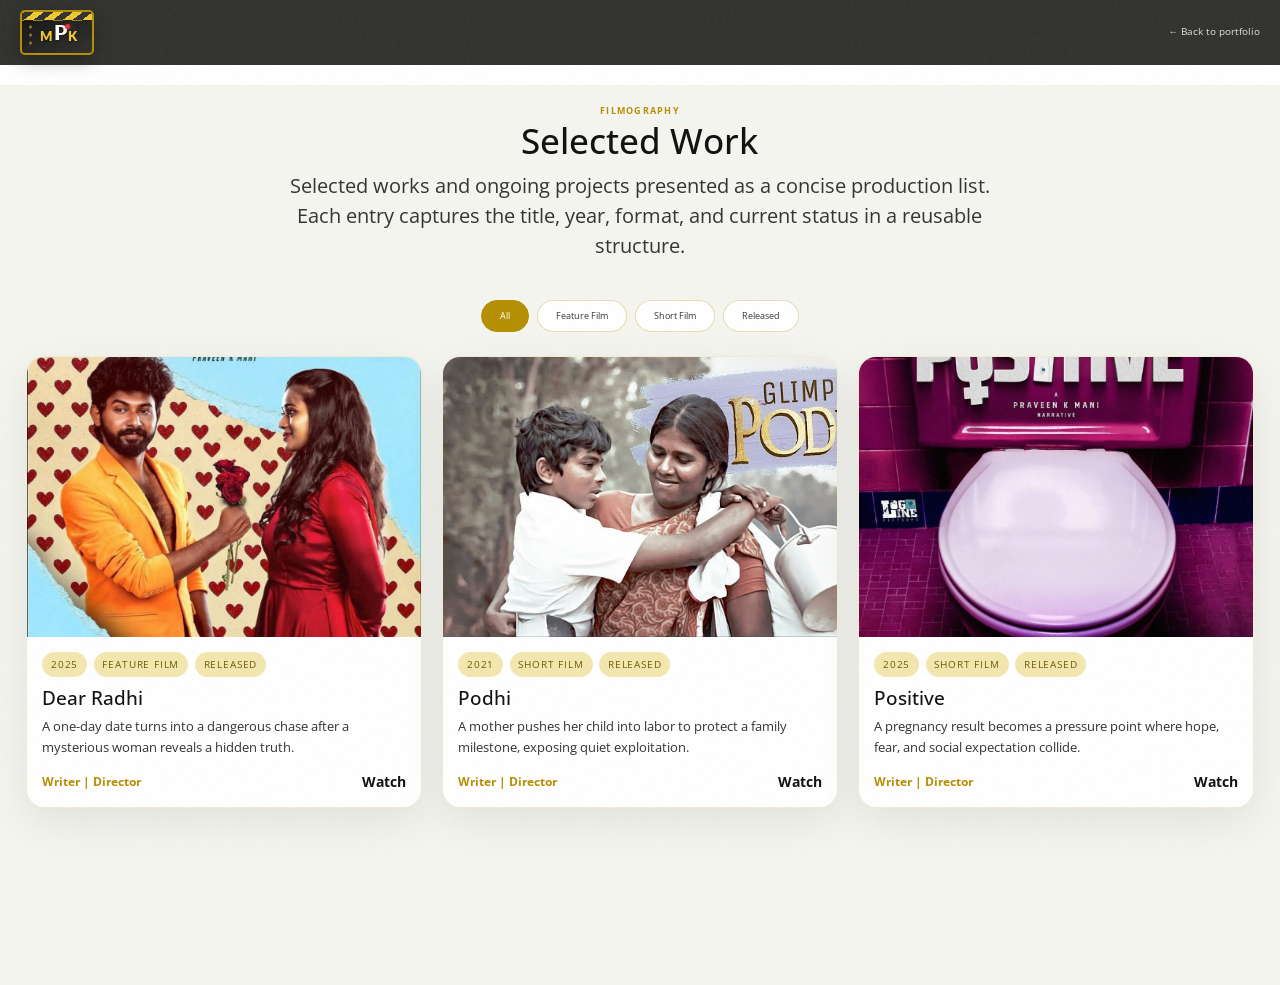
==== project.html @ 9cae8181 "Initial commit: MPK film director portfolio site. Static portfolio with gallery, production, contact" ====
<!DOCTYPE html>
<html lang="en">
<head>
	<meta charset="UTF-8">
	<meta name="viewport" content="width=device-width, initial-scale=1.0">
	<title>Selected Work | Praveen K Mani</title>
	<meta name="description" content="Selected film projects by director Praveen K Mani — feature films and short films in Tamil cinema.">
	<link rel="icon" type="image/png" sizes="32x32" href="assets/images/favicon/favicon.png">
	<link href='https://fonts.googleapis.com/css?family=Lato:400,700,300|Open+Sans:400,600,700,300' rel='stylesheet' type='text/css'>
	<link rel="stylesheet" type="text/css" href="css/bootstrap.min.css">
	<link rel="stylesheet" type="text/css" href="css/font-awesome.min.css">
	<link rel="stylesheet" type="text/css" href="css/style.css">
</head>
<body data-page="project">
	<header class="workPageHeader"></header>
	<main class="projectPage">
		<section id="project"></section>
	</main>

	<script src="js/jquery.min.js"></script>
	<script src="js/site-data.js"></script>
	<script src="js/custom.js"></script>
</body>
</html>
---- css/style.css ----
/*Common*/
body {line-height: 1.5;font-family:Open sans;overflow-x: hidden;}
ol, ul {list-style: none;letter-spacing:2px;font-family:OpenSans;text-decoration:none;}
blockquote, q {quotes: none;}
blockquote:before, blockquote:after,q:before, q:after {content: '';content: none;}
table {border-collapse: collapse;border-spacing: 0;}
.section-padding{padding: 60px 0px;}
h1, h2, h3, h4, h5, h6{font-family:OpenSans,}


/*******Preloader********/
#preloader {
            position: fixed;
            top: 0;
            left: 0;
            width: 100%;
            height: 100%;
            background: black;
            display: flex;
            justify-content: center;
            align-items: center;
            z-index: 9999;
            overflow: hidden;
            flex-direction: column;
        }

        #preloader .loader p {
            opacity: 0;
            color: white;
            font-size: 24px;
            letter-spacing: 2px;
            margin: 8px 0;
        }

        #preloader .loader .t1 {
            animation: textIn 1s forwards 0.5s;
        }

        #preloader .loader .t2 {
            animation: textIn 1s forwards 1.5s;
        }

        #preloader .loader .t3 {
            animation: textIn 1s forwards 2.5s;
        }

        @keyframes textIn {
            to {
                opacity: 1;
            }
        }

        /* Hide preloader when loaded */
        body.loaded #preloader {
            opacity: 0;
            visibility: hidden;
            transition: opacity 0.5s ease;
        }

        /* Subtle film grain via CSS noise pattern */
        body::after {
            content: "";
            position: fixed;
            inset: 0;
            opacity: 0.03;
            pointer-events: none;
            z-index: 9998;
            background-image: url("data:image/svg+xml,%3Csvg viewBox='0 0 256 256' xmlns='http://www.w3.org/2000/svg'%3E%3Cfilter id='n'%3E%3CfeTurbulence type='fractalNoise' baseFrequency='0.85' numOctaves='4' stitchTiles='stitch'/%3E%3C/filter%3E%3Crect width='100%25' height='100%25' filter='url(%23n)'/%3E%3C/svg%3E");
        }

/*Navigation with banner*/

/*Banner*/
.nav .container .col-md-12{padding-left:0px; padding-right:0px;}
.container{margin:0 auto; margin-right: 10vw;}
.navbar-default {background-color: transparent;}
.main-header{background: url(../assets/images/banner/bg2_4k.png) no-repeat;background-size: cover;min-height: 100vh;position:relative;}


.main-header .bannerInnerContent { 
	position: absolute;
	top: 14vw;
    right: 10.5vw;
}

.main-header .bannerInnerContent .profileText {
	position: absolute;
    right: 20vw;
    width: 25vw;
    top: 18vw;
    font-weight: bold;
    font-size: 2vw;
    color: #bd9b1c;
}


.main-header .bannerInnerContent .profileText .icon {
  color: #bd9b1c;
  cursor: pointer;
}

.main-header .bannerInnerContent .banner_innerImg {
  width: 25vw;
  height: 25vw;
  overflow: hidden;
  z-index: 1;
  border-radius: 5%;
  transition: transform 0.6s ease;
  will-change: transform;
      margin-right: -5vw;
}

.main-header .bannerInnerContent .banner_innerImg #portfolioImg {
  background: url(../assets/images/banner/mp3\ \(3\).jpg) no-repeat center center;
  background-size: cover;
  width: 100%;
  height: 100%;
  transition: transform 0.5s ease, border-radius 0.5s ease;
}

.main-header .bannerInnerContent .banner_innerImg:hover #portfolioImg {
  transform: scale(1.1);
  border-radius: 5%;
  cursor: pointer;
}

.main-header .bannerInnerContent .banner_innerText {
    opacity: 0;
    visibility: hidden;
    position: absolute;
    top: 5vw;
    margin-left: -28vw;
    transition: opacity 0.8s ease, transform 0.8s ease;
    transform: translateY(10px);
	margin-left: -32vw;
}

/* On hover */
.main-header .bannerInnerContent .banner_innerImg:hover + .banner_innerText {
    opacity: 1;
    visibility: visible;
    transform: translateY(0);
}

.main-header .bannerInnerContent .banner_innerText h4 {
    font-size: 4vw;
    font-weight: 600;
    color: #b58f02;
    line-height: 3vw;
    margin-bottom: 0;
}

.main-header .bannerInnerContent .banner_innerText p {
    font-size: 1.25vw;
    padding-left: 0.2vw;
    color: #a58304;
}

.main-header .bannerInnerContent .banner_innerText p.profileLine {
	font-size: clamp(14px, 1.1vw, 18px);
    font-style: italic;
    color: #323230;
    margin-top: 12px;
    max-width: 28vw;
    line-height: 1.6;
    position: relative;
}

/*Nav bar*/
.nav li a { padding: 0px;}
.navbar-header img{float:left;width:54px;padding-top: 20px;padding-right: 10px;}
.navbar-header {
	display: flex;
	align-items: center;
}
.mpkLogoSlot.navbar-brand {
	float: none;
	padding: 0;
	height: auto;
	margin-left: -18px;
}
.navbar-brand{padding: 0px;height: inherit;font-family: 'Lato', sans-serif;}
.navbar-default .navbar-brand {color: #29b6f6;font-size: 54.2px;font-weight: 100;font-family:Poor Richard;}
.navbar-default .navbar-nav .active a, .navbar-default .navbar-nav .active a:focus, .navbar-default .navbar-nav .active a:hover {color:#323230;background-color: transparent;}
.navbar-default .navbar-nav > .active > a,
.navbar-default .navbar-nav > .active > a:hover,
.navbar-default .navbar-nav > .active > a:focus {
    color: #323230 !important;
    background-color: transparent !important;
}

.navbar-default .navbar-nav li a {color: #b58f02; padding: 15px 15px;font-size: 20px;font-family:Open sans;letter-spacing: 0px;text-align:center;}
.navbar-default .navbar-nav li a:hover, .navbar-default .navbar-nav li a:focus{color: #323230;}
.navbar-fixed-top {padding:20px 0;transition: all 0.5s;top:0;z-index: 100;}
.top-nav-collapse {padding:0px;overflow: hidden;background: rgb(238 200 51);}

.top-nav-collapse.navbar-default .navbar-nav li a {transition: color 0.3s ease;color: #fff;}
.top-nav-collapse.navbar-default .navbar-nav li a:hover {transition: color 0.3s ease;color: #323230;}


.navbar-default .navbar-collapse{padding-top:2%;}
.container .wrapperLeft{position:absolute;top:45%; left:25%;}
.container .wrapperLeft .about h4 {color: white; font-family: Open sans;font-size: 30px;font-weight:bold;font-style:italic;margin: 10px 0 0 10px;white-space: nowrap;overflow: hidden;width: 475px;animation: type 2s steps(50, end); }
    @keyframes type{ from { width: 0; } } 
    @keyframes type2{0%{width: 0;}50%{width: 0;}100%{ width: 100; } } 
    @keyframes blink{to{opacity: .0;}}
.container .wrapperRight {position:absolute;top:35%; right:12%;}
.myPhoto {position: relative;width: 100%;}
.image {display: block;width: 100%;height: auto;border:0px;border-radius: 50%;cursor: pointer;}
.wrapperRight .myPhoto .overlay {position: absolute;bottom: 100%;left: 0;right: 0;background-color: #008CBA;background-color:rgba(0,0,0,0.8);overflow: hidden;width: 100%;height:0;transition: .5s ease;border:0px;border-radius: 50%;}
.myPhoto:hover .overlay {bottom: 0;height: 100%;cursor: pointer;} 
.text {color: white;font-size: 20px;position: absolute;width: 100%;top: 35%;left:0%;transform: translate(-50%, -50%);-ms-transform: translate(-50%, -50%);text-align: center;}
.text h4, h5{font-family:Open sans;font-weight: 600;}
.navbar-right{padding-top:1.5%;}

/*Section - About*/
#about {width: 96vw; margin: 0 auto; margin-top: 3vw; margin-bottom: 4vw;}
#about .aboutContent .aboutWrapper h2 {font-size: 50px;font-family: Open sans;font-weight: bold;color: #b58f02;margin: 0;padding: 0;text-align: center;}

#about .aboutContent .aboutWrapper p {
	width: 55vw;
    margin: 1vw auto;
    font-size: 20px;
    text-align: center;
}

#about .aboutContent .aboutBulletContainer {
    display: flex;
}

#about .aboutContent .aboutBulletContainer::after {
    content: "";
    display: block;
    clear: both;
}

#about .aboutContent .aboutBulletContainer .bulletLeftImg,
#about .aboutContent .aboutBulletContainer .bulletRightList {
    width: 50%;
}


#about .aboutContent .aboutBulletContainer .bulletLeftImg {
	position: relative;
    max-width: 40vw;
    margin: 0 auto;
    width: 30vw;
    top: 1.25vw;
    left: 4vw;
}


#about .aboutContent .aboutBulletContainer .bulletLeftImg .bulletLeftImgData {
	background: url(../assets/images/banner/mp3\ \(2\).jpg) no-repeat center center;
	background-size: cover;
	width: 100%;
	height: 100%;
	border: 0.4vw solid #b58f02;
    border-radius: 1vw;
	border: 0.2vw solid #eec833;
}

#about .aboutContent .aboutBulletContainer .bulletRightList {
    max-width: 40vw;
    margin: 0 auto;
    position: relative;
    top: 1.8vw;
}

#about .aboutContent .aboutBulletContainer .bulletRightList .bulletRightListData h3 {
	color: #9d7c03;
    font-weight: 600;
	margin-top: 0vw;
}

#about .aboutContent .aboutBulletContainer .bulletRightList .bulletRightListData h3 .underline {
    display: inline-block;
    border-bottom: 2px solid #9d7c03;
    padding-bottom: 4px;
}

#about .aboutContent .aboutBulletContainer .bulletRightList .bulletRightListData p{
	font-size: 16px;
    font-style: italic;
}

#about .aboutContent .aboutBulletContainer .bulletRightList .bulletRightListData ul {
	letter-spacing: normal;
}

#about .aboutContent .aboutBulletContainer .bulletRightList .bulletRightListData ul li {
	list-style: circle;
    line-height: 1.5vw;
    font-size: 16px;
    font-family: Open sans;
    font-style: italic;
	color: #9d7c03;
	font-weight: 600;
}

/*******Section Career*********/
#career {
    width: 96vw;
    margin: 0 auto;
    margin-top: 3vw;
    margin-bottom: 4vw;
}

.careerSection {
    margin: 0 auto;
    margin-bottom: 5vw;
    padding: 0vw;
}

.careerSection h2 {
    font-size: 50px;
    font-family: Open Sans;
    font-weight: bold;
    color: #b58f02;
    padding: 0;
    text-align: center;
    margin-bottom: 1vw;
}

.careerSection .careerIntro {
	width: 55vw;
    margin: 0vw auto;
    font-size: 20px;
    text-align: center;
}

/* ===== Wrapper ===== */
.careerSection .careerDataWrapper {
    height: 60vh;
    display: flex;
    justify-content: center;
    align-items: center;
}

.careerSection .careerDataWrapper .careerDataInnerWrapper {
    display: flex;
    justify-content: center;
    align-items: center;
    gap: 5vw;
}

/* ===== Flip Card ===== */
.careerSection .careerDataWrapper .careerDataInnerWrapper .flip-card {
    background-color: transparent;
    width: 25vw;
    height: 25vw;
    perspective: 1000px;
}

/* ===== Flip Inner ===== */
.careerSection .careerDataWrapper .careerDataInnerWrapper .flip-card .flip-card-inner {
    position: relative;
    width: 100%;
    height: 100%;
    transition: transform 0.6s ease;
    transform-style: preserve-3d;
}

/* ===== Hover ===== */
.careerSection .careerDataWrapper .careerDataInnerWrapper .flip-card:hover .flip-card-inner,
.careerSection .careerDataWrapper .careerDataInnerWrapper .flip-card.is-flipped .flip-card-inner {
    transform: rotateY(180deg);
}

/* ===== Front & Back ===== */
.careerSection .careerDataWrapper .careerDataInnerWrapper .flip-card .flip-card-inner .flip-card-front,
.careerSection .careerDataWrapper .careerDataInnerWrapper .flip-card .flip-card-inner .flip-card-back {
    position: absolute;
    width: 100%;
    height: 100%;
    backface-visibility: hidden;
    -webkit-backface-visibility: hidden;
    overflow: hidden;
}

/* ===== Front ===== */
.careerSection .careerDataWrapper .careerDataInnerWrapper .flip-card .flip-card-inner .flip-card-front {
    background-color: #fefef1;
    border: 0.1vw solid #eec833;
    border-radius: 0.5vw;
    color: #000;
    box-shadow: 8px 8px #eec833c4;
	padding: 3vw;
}

/* ===== Back ===== */
.careerSection .careerDataWrapper .careerDataInnerWrapper .flip-card .flip-card-inner .flip-card-back {
    background-color: #2980b9;
    color: #fff;
    transform: rotateY(180deg);
}

/* ===== IMAGE FIX (NO STRETCH) ===== */
.careerSection .careerDataWrapper .careerDataInnerWrapper .flip-card .flip-card-inner .flip-card-back img {
    width: 100%;
    height: 100%;
    object-fit: cover;       /* keeps ratio */
    object-position: center;
    display: block;
}

.careerSection .careerDataWrapper .careerDataInnerWrapper .flip-card .flip-card-inner .flip-card-front h1 {
	color: #b58f02;
}

.careerSection .careerDataWrapper .careerDataInnerWrapper .flip-card .flip-card-inner .flip-card-front p {
	font-style: italic;
}


.careerSection .careerDataWrapper .careerDataInnerWrapper .flip-card a.careerBtn {
    display: block;
    margin-top: 1vw;
    padding: 0.5rem 0.75rem;
    font-size: clamp(12px, 0.9vw, 16px);
    text-decoration: none;
    color: #000;
    background-color: #eec833;
    border-radius: 0.3vw;
    font-weight: 600;
    text-align: center;
    margin-left: 0.5vw;
}

.careerSection .careerDataWrapper .careerDataInnerWrapper .flip-card .careerBtn:hover {
    background-color: #b58f02;
    color: #fff;
}


/*********************************************Gallery*********************************************************/
#gallery {
    width: 100%;
    margin-bottom: 3vw;
    padding-top: 0.5rem;
}

.galleryShell {
    width: min(1600px, 96vw);
    margin: 0 auto;
    background: linear-gradient(180deg, #f7f2dd 0%, #ededed 100%);
    position: relative;
    border-radius: 12px;
    overflow: hidden;
    border-top: 1px solid rgba(181, 143, 2, 0.12);
    box-shadow:
        0 -6px 20px rgba(0, 0, 0, 0.035),
        0 10px 32px rgba(0, 0, 0, 0.05);
    display: flex;
    flex-direction: column;
    max-height: calc(100vh - 90px);
}

.galleryHeader {
    position: relative;
    top: auto;
    flex: 0 0 auto;
    z-index: 10;
    background: #fff;
    padding: 1rem 2vw 0.85rem;
    border-bottom: 1px solid rgba(181, 143, 2, 0.15);
    box-shadow: 0 4px 16px rgba(0, 0, 0, 0.06);
}

.galleryTitle h1 {
    font-size: 50px;
    font-family: Open Sans;
    font-weight: bold;
    color: #b58f02;
    padding: 0;
    text-align: center;
    margin: 0 0 0.5rem;
}

.galleryTitle {
    position: static;
    background: transparent;
    padding: 0;
}

.galleryWrapper {
	width: 100%;
    margin: 0 auto;
    background: #ededed;
	padding: 1.25rem 2vw 2vw;
	flex: 1 1 auto;
	min-height: 0;
	overflow-x: hidden;
	overflow-y: auto;
	scroll-behavior: smooth;
	position: relative;
	z-index: 1;
	-webkit-overflow-scrolling: touch;
}

#portfolio.masonry-grid {
  position: relative;
  width: 100%;
  min-height: 120px;
  z-index: 1;
  padding-top: 0;
  margin-top: 0;
}

#filters {
  text-align: center;
	margin-bottom: 0;
	position: static;
	top: auto;
	z-index: auto;
	background: transparent;
	padding: 0.25rem 0 0;
}

#filters button {
  padding: 12px 24px;
  margin: 6px;
  border: 1px solid rgba(181, 143, 2, 0.25);
  cursor: pointer;
  background: #fff;
  border-radius: 999px;
  font-size: 1.125rem;
  font-weight: 600;
  line-height: 1.3;
  transition: all 0.3s ease;
}

#filters button.active {
  background: #b58f02;
  color: #fff;
  border-color: #b58f02;
}

#filters button:hover {
  background: #323230;
  color: #fff;
  border-color: #323230;
}

#portfolio .mix {
  position: absolute;
  top: 0;
  left: 0;
  overflow: hidden;
  border-radius: 12px;
  border: none;
  padding: 0;
  background: transparent;
  cursor: pointer;
  display: none;
  z-index: 0;
  will-change: transform, opacity;
  box-shadow: 0 10px 28px rgba(0, 0, 0, 0.12);
}

#portfolio .mix .mixMedia {
  display: block;
  position: relative;
  width: 100%;
  overflow: hidden;
  border-radius: 10px;
  background: #111;
  height: 130px;
}

#portfolio .mix.size-sm .mixMedia { height: 120px; }
#portfolio .mix.size-md .mixMedia { height: 145px; }

#portfolio .mix img {
  width: 100%;
  height: 100%;
  object-fit: cover;
  display: block;
  transition: transform 0.45s cubic-bezier(0.4, 0, 0.2, 1);
}

#portfolio .mixOverlay {
  position: absolute;
  inset: 0;
  background: rgba(0, 0, 0, 0.45);
  opacity: 0;
  transition: opacity 0.3s ease;
  display: flex;
  align-items: center;
  justify-content: center;
}

#portfolio .mixOverlay .fa {
  color: #fff;
  font-size: 1.75rem;
  background: rgba(181, 143, 2, 0.9);
  width: 44px;
  height: 44px;
  line-height: 44px;
  text-align: center;
  border-radius: 50%;
  transform: scale(0.85);
  transition: transform 0.3s ease;
}

#portfolio .mix:hover img,
#portfolio .mix:focus-visible img {
  transform: scale(1.06);
}

#portfolio .mix:hover .mixOverlay,
#portfolio .mix:focus-visible .mixOverlay {
  opacity: 1;
}

#portfolio .mix:hover .mixOverlay .fa,
#portfolio .mix:focus-visible .mixOverlay .fa {
  transform: scale(1);
}

#portfolio .mix.is-filtered-out {
  pointer-events: none;
}

/*********************************************Projects*********************************************************/
#project {
	width: 100%;
	margin: 0 auto 3vw;
}

.projectSection {
	width: 1600px;
	margin: auto;
	padding: 2vw;
	background: linear-gradient(180deg, #f7f2dd 0%, #ededed 100%);
}

.projectSection h2 {
	font-size: 50px;
	font-family: Open Sans;
	font-weight: bold;
	color: #b58f02;
	padding: 0;
	text-align: center;
	margin-bottom: 1vw;
}

.projectSection .projectIntro {
	width: 55vw;
	margin: 0 auto 2vw;
	font-size: 20px;
	text-align: center;
}

.projectGrid {
	display: grid;
	grid-template-columns: repeat(3, minmax(0, 1fr));
	gap: 1.5vw;
}

.projectCard {
	background: #fff;
	border: 1px solid rgba(185, 155, 28, 0.2);
	border-radius: 18px;
	overflow: hidden;
	box-shadow: 0 14px 40px rgba(0, 0, 0, 0.08);
}

.projectCardMedia {
	height: 280px;
	overflow: hidden;
}

.projectCardMedia img {
	width: 100%;
	height: 100%;
	object-fit: cover;
	display: block;
	transition: transform 0.4s ease;
}

.projectCard:hover .projectCardMedia img {
	transform: scale(1.06);
}

.projectCardBody {
	padding: 1.2vw;
}

.projectCardMeta {
	display: flex;
	gap: 0.5vw;
	flex-wrap: wrap;
	margin-bottom: 0.8vw;
}

.projectCardMeta span {
	font-size: 0.8vw;
	letter-spacing: 0.08em;
	text-transform: uppercase;
	color: #6e5a08;
	background: #f3e7af;
	padding: 0.35vw 0.7vw;
	border-radius: 999px;
}

.projectCardBody h3 {
	margin: 0 0 0.6vw;
	color: #111;
	font-size: 1.5vw;
}

.projectCardBody p {
	margin: 0 0 1vw;
	color: #333;
	font-size: 0.98vw;
	line-height: 1.7;
}

.projectCardFooter {
	display: flex;
	justify-content: space-between;
	align-items: center;
	gap: 1vw;
}

.projectCardFooter strong {
	color: #b58f02;
	font-size: 0.9vw;
}

.projectCardFooter a {
	color: #111;
	text-decoration: none;
	font-weight: 700;
}

.projectCardFooter a:hover {
	color: #b58f02;
}

@media (max-width: 1200px) {
	.projectSection {
		width: 96vw;
	}

	.galleryShell {
		width: 96vw;
	}

	.galleryWrapper {
		width: 100%;
		max-height: none;
	}

	.projectGrid {
		grid-template-columns: repeat(2, minmax(0, 1fr));
	}

	.projectCardBody h3 {
		font-size: 2vw;
	}

	.projectCardBody p,
	.projectCardMeta span,
	.projectCardFooter strong {
		font-size: 1.4vw;
	}
}

@media (max-width: 768px) {
	.galleryShell {
		width: 96vw;
	}

	.galleryHeader {
		padding: 0.75rem 1rem 0.6rem;
	}

	.galleryShell {
		max-height: calc(100vh - 72px);
	}

	.galleryWrapper {
		width: 100%;
		overflow-y: auto;
		overflow-x: hidden;
		padding: 0.9rem 1rem 1rem;
	}

	.galleryTitle h1 {
		font-size: clamp(1.75rem, 6vw, 2.5rem);
	}

	.projectSection .projectIntro {
		width: 100%;
	}

	.projectGrid {
		grid-template-columns: 1fr;
	}

	.projectCardMedia {
		height: 220px;
	}

	.projectCardBody h3 {
		font-size: 6vw;
	}

	.projectCardBody p,
	.projectCardMeta span,
	.projectCardFooter strong {
		font-size: 4vw;
	}
}



/***************************************************Gallery - Parallax**********************************************************/
/* 
.galleryWrapper {
  position: relative;
  background-image: url("../assets/images/banner/bgFilm.avif");
  background-size: cover;
  background-position: center;
  background-repeat: no-repeat;
  background-attachment: fixed; 
  min-height: 60vh;
  padding: 60px 30px;

    height: 550px;
  padding: 40px 30px;
}

.galleryWrapper::before {
  content: "";
  position: absolute;
  inset: 0;
  background: rgba(0, 0, 0, 0.55);
  z-index: 0;
}

#filters,
#portfolio {
  position: relative;
  z-index: 1;
}

#filters {
  text-align: center;
  margin-bottom: 40px;
}

#filters button {
  padding: 10px 20px;
  margin: 5px;
  border: none;
  background: transparent;
  color: #fff;
  border: 1px solid #bd9b1c;
  cursor: pointer;
  transition: 0.3s;
}

#filters button.active,
#filters button:hover {
  background: #bd9b1c;
  color: #000;
}

#portfolio {
  display: flex;
  flex-wrap: wrap;
  gap: 20px;
  justify-content: center;
}

.mix {
  width: 300px;
  overflow: hidden;
}

.mix img {
  width: 100%;
  display: block;
  border-radius: 8px;
} */

























/*overlay Fullscreen===========================================================================================*/
.full-screen {display:none;}
.full-screen .button_container {position: fixed; top:10%; right: 0%; height: 27px; width: 35px; cursor: pointer; z-index: 100;-webkit-transition: opacity .25s ease; transition: opacity .25s ease;}
.full-screen .button_container:hover { opacity: .7;}
.full-screen .button_container.active .top { -webkit-transform: translateY(11px) translateX(0) rotate(45deg); transform: translateY(11px) translateX(0) rotate(45deg); background: #FFF;}
.full-screen .button_container.active .middle { opacity: 0; background: #FFF;}
.full-screen .button_container.active .bottom { -webkit-transform: translateY(-11px) translateX(0) rotate(-45deg);  transform: translateY(-11px) translateX(0) rotate(-45deg);background: #FFF;}
.full-screen .button_container span { background:white; border: none;height: 5px;width: 100%;position: absolute;top: 0;left: 0;-webkit-transition: all .35s ease;transition: all .35s ease; cursor: pointer;} 
.full-screen .button_container span:nth-of-type(2) {top: 11px;}
.full-screen .button_container span:nth-of-type(3) {top: 22px;}
.full-screen .overlay {position: fixed;background:rgba(0,0,0,0.8);top: 0;left: 0;width: 100%;height: 0%;opacity: 0;visibility: hidden;-webkit-transition: opacity .35s, visibility .35s, height .35s; transition: opacity .35s, visibility .35s, height .35s;overflow: hidden;}
.full-screen .overlay.open {opacity: .9;visibility: visible;height: 100%;}
.full-screen .overlay.open li {-webkit-animation: fadeInRight .5s ease forwards; animation: fadeInRight .5s ease forwards;-webkit-animation-delay: .35s; animation-delay: .35s;}
.full-screen .overlay.open li:nth-of-type(2) {-webkit-animation-delay: .4s;animation-delay: .4s;}
.full-screen .overlay.open li:nth-of-type(3) { -webkit-animation-delay: .45s; animation-delay: .45s;}
.full-screen .overlay.open li:nth-of-type(4) {-webkit-animation-delay: .50s; animation-delay: .50s;}
.full-screen .overlay.open li:nth-of-type(5) {-webkit-animation-delay: .55s; animation-delay: .55s;}
.full-screen .overlay.open li:nth-of-type(6) {-webkit-animation-delay: .60s; animation-delay: .60s;}
.full-screen .overlay.open li:nth-of-type(7) {-webkit-animation-delay: .65s; animation-delay: .65s;}
.full-screen .overlay nav { position: relative; height: 70%;top: 50%;-webkit-transform: translateY(-50%);transform: translateY(-50%);font-size: 50px;font-family: 'Vollkorn', serif;font-weight: 400;text-align: center;}
.full-screen .overlay ul {list-style: none; padding: 0; margin: 0 auto; display: inline-block; position: relative; height: 100%;}
.full-screen .overlay ul li {display: block;height: calc(100% / 7);min-height: 44px; position: relative; opacity: 0;}
.full-screen .overlay ul li a {display: block;position: relative;color: #FFF; text-decoration: none;overflow: hidden;}
.full-screen .overlay ul li a:hover:after, .overlay ul li a:focus:after, .overlay ul li a:active:after {width: 100%;}
.full-screen .overlay ul li a:after {content: '';position: absolute;bottom: 0;left: 50%;width: 0%;-webkit-transform: translateX(-50%);transform: translateX(-50%); height: 3px;background: #FFF; -webkit-transition: .35s;transition: .35s;}

/**************Section Start here***************/
.section-padding1 .container-fluid {padding: 0px;}
.section-padding1 .container-fluid .abtContent {padding: 0px;}
.section-padding1 .container-fluid .abtContent h3{z-index:3;position: relative;font-size: 40px;font-family:Open sans;font-weight: bold;margin: 0;padding: 50px 0 0 0; text-align: center; color:#56c5f8;}
.section-padding1 .container-fluid .row {background-color: #56c5f8;}
.section-padding1 .container-fluid .row .sidepic {padding: 0px;}
.section-padding1 .container-fluid .row .sidepic img{width: 100%;}
.section-padding1 .container-fluid .row .sidepic .tabletBlack {position:relative;width: 100%; max-height: 220px;padding: 0px;}
.section-padding1 .container-fluid .row .sidepic .tabletWhite {position:absolute; top: 100%;padding: 0px;z-index: 1;}
.section-padding1 .container-fluid .row .sideText {padding: 8% 10%;}
.section-padding1 .container-fluid .row .sideText h2{color: white; font-size: 50px; font-weight: bold; font-family: Open sans;}
.section-padding1 .container-fluid .row .sideText h5{color:  #5f5f61;color:#fff; font-family: Open sans;font-weight: 600;line-height: 35px;width: 90%;font-size: 20px;}

/* Angled Section - Start */
.angled_up_inside white {z-index: 2;display: block;}
.angled_up_inside.white, .angled_up_inside.white .slope.upright, .angled_up_inside.white .slope.upleft {background-color: #ffffff;}
.angled_up_inside {height: 15px;margin-top: 90px;position: relative;margin-bottom: 0px;margin: 0px;}
.angled_up_inside.white, .angled_up_inside.white .slope.upright, .angled_up_inside.white .slope.upleft{background-color: #ffffff;}
.angled_up_inside .slope.upleft{-webkit-transform: rotate(-8deg);-ms-transform: rotate(-5deg);transform: rotate(4deg);min-height: 100px;position: absolute;top: -53px;left: 0px;width: 155%;margin-left: -50%;}
.angled_up_inside.white, .angled_up_inside.white .slope.upright, .angled_up_inside.white .slope.upleft{background-color: #ffffff;}
.angled_up_inside .slope.upright {-webkit-transform: rotate(5deg);-ms-transform: rotate(5deg);transform: rotate(-3deg);min-height: 100px;position: absolute;top: -75px;right: 0px;width: 155%;margin-right: -50%;}

.angled_down_outside.primary, .angled_down_outside.primary.lightgray {background-color: #56c5f8;z-index: 2;}
section.services .angled_down_outside {position: absolute;bottom: 0px;position: absolute;width: 100%;position: none;}
.angled_down_outside .slope.downleft {-webkit-transform: rotate(5deg);-ms-transform: rotate(5deg);transform: rotate(3deg);min-height: 100px;position: absolute;bottom: -86%;bottom: -90%;left: 0px;width: 150%;margin-left: -50%;}
.angled_down_outside.lightgray .slope.downright, .angled_down_outside.lightgray .slope.downleft{background-color: #fff;}
.angled_down_outside .slope.downright {-webkit-transform: rotate(-5deg);-ms-transform: rotate(-5deg);transform: rotate(-5deg);min-height: 100px;bottom: -88%;position: absolute;right: 0px;width: 150%;margin-right: -50%;}
.angled_down_outside.lightgray .slope.downright, .angled_down_outside.lightgray .slope.downleft{background-color: #fff;}
/* Angled Section - End */

/*******Section-padding2*******/
.section-padding2 {z-index: 3;position: relative;}
.section-padding2 .container-fluid {padding-bottom: 6%;}
.section-padding2 .container-fluid .skillSecOne h3{text-align: center;color: #56c5f8; font-family: Open sans; font-weight: bold; font-size: 36px;margin: 0; padding: 40px 0 0 0;}
.section-padding2 .container-fluid .skillSecOne .skillSecContent .timelineText {float: left;padding-left: 10%;}
.section-padding2 .container-fluid .skillSecOne .skillSecContent .timelineText p{color:#757d82;font-family:Open sans; font-size:22px;width: 70%;padding-top: 5%;}
.section-padding2 .container-fluid .skillSecOne .skillSecContent .timelineText .list h4 {font-family:Open sans; font-size:22px;padding-top: 2%;color: #56c5f8;padding-left: 35px;color: #56c5f8;}
.section-padding2 .container-fluid .skillSecOne .skillSecContent .timelineText .list ul li{font-size: 18px;}
.section-padding2 .container-fluid .skillSecOne .skillSecContent .timeline img{width: 50%;position: absolute; right: -70px; top: -80px;}
		/**Technical**/
.section-padding2 .technical{padding: 5% 0% 3% 0%;}
.section-padding2 .technical .container h4{text-align: center;color: #999b9c; font-family: Open sans; font-weight: bold; font-size: 26px;margin: 0; padding: 0;}
.section-padding2 .technical .container .row {padding:5% 0%;}
.progress-bar1 {position: relative;height: 100px;width: 100px;margin:0 auto;float: left;}
.progress-bar1>h5 {text-align: center; padding-bottom: 3%;}
.progress-bar1 div {position: absolute;height: 100px;width: 100px;border-radius: 50%;}
.progress-bar1 div span {position: absolute;font-family: Open sans;font-size: 20px;line-height: 75px;height: 75px;width: 75px;left: 12.5px;top: 12.5px;text-align: center;border-radius: 50%;background-color: white;}
.progress-bar1 .background { background-color: #b3cef6; }
.progress-bar1 .rotate {clip: rect(0 50px 100px 0);background-color: #4b86db;}
.progress-bar1 .left {clip: rect(0 50px 100px 0);opacity: 1;background-color: #b3cef6;}
.progress-bar1 .right {clip: rect(0 50px 100px 0);transform: rotate(180deg);opacity: 0;background-color: #4b86db;}
    @keyframes
    toggle {  0% 
        {opacity: 0;}
        100% 
        {opacity: 1;}
    } 
.section-padding2 .technical .container p {text-align: center; font-family: Open sans; font-size: 18px;margin: 0;padding: 2% 20%;line-height: 30px;}
		/**Design**/
.section-padding2 .designSkill h4 {text-align: center;color: #7d7d7d; font-family: Open sans; font-weight: bold; font-size: 26px;margin: 0; padding-bottom:3%;}
.section-padding2 .designSkill {padding: 2% 0 5% 0;}
.section-padding2 .designSkill .container p{color:#525252;font-size:12px;}
.section-padding2 .designSkill .container .skillbar {position:relative;display:block;margin-bottom:30px;width:100%;background:#eee;height:25px;border-radius:3px;-moz-border-radius:3px;-webkit-border-radius:3px;-webkit-transition:0.4s linear;-moz-transition:0.4s linear;-ms-transition:0.4s linear;-o-transition:0.4s linear;transition:0.4s linear;-webkit-transition-property:width, background-color;-moz-transition-property:width, background-color;-ms-transition-property:width, background-color;-o-transition-property:width, background-color;transition-property:width, background-color;}
.section-padding2 .designSkill .container .skillbar-title {position:absolute;top:0;left:0;width:110px;font-weight:bold;font-size:13px;color:#ffffff;background:#6adcfa;-webkit-border-top-left-radius:3px;-webkit-border-bottom-left-radius:4px;-moz-border-radius-topleft:3px;-moz-border-radius-bottomleft:3px;border-top-left-radius:3px;border-bottom-left-radius:3px;}
.section-padding2 .designSkill .container .skillbar-title span {display:block;background:rgba(0, 0, 0, 0.1);padding:0 20px;height:25px;line-height:25px;-webkit-border-top-left-radius:3px;-webkit-border-bottom-left-radius:3px;-moz-border-radius-topleft:3px;-moz-border-radius-bottomleft:3px;border-top-left-radius:3px;border-bottom-left-radius:3px;}
.section-padding2 .designSkill .container .skillbar-bar {height:25px;width:0px;background:#6adcfa;border-radius:3px;-moz-border-radius:3px;-webkit-border-radius:3px;}
.section-padding2 .designSkill .container .skill-bar-percent {position:absolute;right:10px;top:0;font-size:11px;height:25px;line-height:25px;color:#ffffff;color:rgba(0, 0, 0, 0.4);}
		/**Potency**/
.section-padding2 .container-fluid .potential{padding: 0;}
.section-padding2 .container-fluid #particles-js .particleCont h4{position: absolute;top: 8%; left: 42%;color: #fff; font-family: Open sans; font-weight: bold; font-size: 32px;margin: 0; padding-top: 0px;}
.section-padding2 .container-fluid #particles-js .particleCont .row {position: absolute;top: 25%;width: 100%;}
.section-padding2 .container-fluid #particles-js .particleCont .row .rb{padding: 0;}
.section-padding2 .container-fluid #particles-js .particleCont .row .progress-bar{text-align: center;float: none;position: relative;margin: 0 auto;}
.section-padding2 .container-fluid #particles-js .particleCont .row h5{color: white;text-align: center;font-family:Open sans; font-size:22px;padding-top: 10%;color: #ffff;margin: 0;}
.section-padding2 .container-fluid #particles-js .particleCont .row p{text-align: center;font-family:Open sans; font-size:18px;padding: 5% 3%;color: #fff;margin: 0;}
canvas{display:block; /*vertical-align: bottom;*/}
/* ---- stats.js ---- */
.count-particles{display:none;background: #000022;position: absolute;top: 48px;left: 0;width: 80px;color: #13E8E9;font-size: .8em;text-align: left;text-indent: 4px;line-height: 14px;padding-bottom: 2px;font-family:Open sans;font-weight: bold;} 
.js-count-particles{font-size: 1.1em;}
#stats, .count-particles{/*-webkit-user-select: none;*/margin-top: 5px;margin-left: 5px;}
#stats{border-radius: 3px 3px 0 0;overflow: hidden;display: none;}
.potential .container-fluid {padding: 0px;}
.potential .container-fluid .count-particles{border-radius: 0 0 3px 3px;} 
/* ---- particles.js container ---- */
.potential .container-fluid #particles-js{max-height: 90vh;width: 100%;background-color: #56c5f8;background-image: url('../img/particle-bg.png');background-size: cover;background-position: 50% 50%;background-repeat: no-repeat;}
#particles-js .particles-js-canvas-el {width: 1349px !important; height: 1180px !important;height: 600px !important;}
#particles-js .particles-js-canvas-el {width: 1349px !important;height: 600px !important;}

/*******Paragraph-Scroll*********/
/* .parag h3{text-align: center;color: #56c5f8;font-family: Open sans;font-weight: bold;font-size: 36px;margin: 0;padding:5% 0;}
.parallax {background-attachment: fixed;background-repeat: repeat-y;background-position: center center;}
.bg-image {position:relative;background: url('../img/botbg.png') no-repeat center fixed;-webkit-background-size: 100% auto;-moz-background-size: 100% auto;-o-background-size: 100% auto;background-size: 100% auto;-webkit-background-size: cover;-moz-background-size: cover;-o-background-size: cover;background-size: cover;}
.section {position: relative;padding:150px 0 150px 0;display: block;}
.cta-txt h3 {margin-bottom: 10px;margin: 0px;color: #ffffff;font-family: Open Sans;font-size: 48px;font-weight: bold;width: 75%;text-align: left;}
.cta-txt p{margin: 0px;padding-top: 5%;font-family: Open sans;font-size: 16px;color: #b8b8b8;font-weight: normal;text-align: left;line-height: 25px;width: 70%;} */
/**********Accordion**********/
.section-padding3 .container .row .cta-txt  {visibility: visible !important;}
.accordion {position: absolute;top: 50%;left: 50%;width: 500px;height: 80px;margin-top: -40px;margin-left: -250px;background: #fff;transform: translateZ(0);}
.accordion:hover .accLink {width: 5%;}
.accordion .accLink {position: relative;float: left;width: 20%;height: 100%;color: #aaa;border-right: 1px solid #ddd;transition: .5s width;overflow: hidden;cursor: pointer;}
.accordion .accLink:last-child {border-right: 0;}
.accordion .accLink:hover {width: 80%;color: #555;}
.accordion .accLink .small {position: absolute;top: 0;left: 0;width: 100px;line-height: 78px;text-align: center;font-family: fontawesome;font-size: 24px;}
.accordion .accLink .full {position: absolute;top: 12px;left: 100px;/*text-transform: uppercase;*/}
.accordion .accLink .full .f1, .nav .link .full .f2 {font-size: 15px;font-weight: 700;white-space: nowrap;}
.accordion .accLink .full .f2 {margin-top: 2px;font-size: 12px;}
.accordion .accLink .prev {position: absolute;top: 0;left: 7px;font-family: fontawesome;font-size: 12px;line-height: 78px;transition: .5s opacity;opacity: 0;}
.accordion .accLink:hover .prev {opacity: 0;}
.accordion:hover .prev {opacity: 1;}

/*************Section-Padding4*******************/
.section-padding4 .container h3 {font-family: Open sans; color: #898a8a; font-size: 30px;font-weight: bold;text-align: center;margin: 0; padding: 3%;}
.section-padding4 .container p {font-family: Open sans; color: #adaeae; font-size: 26px;text-align: center;margin: 0; padding-bottom:3%;font-style: italic;font-weight: 600;}
.section-padding4 .container .row {padding-bottom: 5%;}
.section-padding4 .container .row .galleryImg {text-align: center;}
.section-padding4 .container .row .galleryImg img{width: 125px;margin-bottom: 25px;}
.section-padding4 .container .row .galleryImg span{font-size:18px;cursor:pointer;background-color: #01acfb;color: white ;padding:10px 15px;border:1px solid #56c5f8; border-radius: 5px;} 
.section-padding4 .container .row .galleryImg span:hover{background-color: white;border: 1px solid #01acfb; border-radius: 5px;color: #01acfb;}
		/**Gallery-Overlay**/
.galOverlay {height: 0%;width: 100%;position: fixed;z-index: 1;top: 0;left: 0;background-color: rgb(0,0,0);background-color: rgba(0,0,0, 0.7);overflow-y: hidden;transition: 0.5s;z-index: 10;}
.galOverlay-content {position: relative;top: 25%;width: 100%;text-align: center;margin-top: 30px;}
.galOverlay a {padding: 8px;text-decoration: none;font-size: 36px;color: #818181;display: block;transition: 0.3s;}
.galOverlay a:hover, .overlay a:focus {color: #f1f1f1;}
.galOverlay .closebtn {position: absolute;top: 0px;right: 45px;font-size: 60px;}
	@media screen and (max-height: 450px) {
	.galOverlay {overflow-y: auto;}
	.galOverlay a {font-size: 20px}
	.galOverlay .closebtn {font-size: 40px;top: 15px;right: 35px;}
	}
#book {width: 992px; height: 600px;position: absolute !important; top: 5%;left: 5%;}
#book .turn-page{background-color: #ddd; background-size: 100% 100%;}

#footer {
	background: linear-gradient(135deg, #1a1608 0%, #323230 50%, #1a1608 100%);
	margin: 0;
	padding: 2rem 0;
}

#footer .container .row,
#footer .footerRow,
#footer .footerInner {
	max-width: min(1600px, 96vw);
	margin: 0 auto;
	padding: 0 clamp(1rem, 3vw, 2rem);
	display: flex;
	justify-content: space-between;
	align-items: center;
	gap: 1.5rem;
	flex-wrap: wrap;
}

.footer-copyright {
	color: #eec833;
	line-height: 1.6;
	text-align: left;
	flex: 1;
	min-width: 220px;
}

.footer-copyright h5 {
	font-size: 15px;
	color: #eec833;
	font-family: Open sans;
	margin: 0 0 0.35rem;
	font-weight: 600;
}

.footer-copyright p {
	font-size: 14px;
	color: rgba(238, 200, 51, 0.8);
	margin: 0;
	line-height: 1.5;
}

.footer-social {
	display: flex;
	gap: 14px;
	align-items: center;
	justify-content: flex-end;
	flex-shrink: 0;
}

.footer-social a {
	color: #eec833;
	font-size: 22px;
	width: 42px;
	height: 42px;
	display: inline-flex;
	align-items: center;
	justify-content: center;
	border: 1px solid rgba(238, 200, 51, 0.35);
	border-radius: 50%;
	transition: all 0.25s ease;
	-webkit-tap-highlight-color: transparent;
}

.footer-social a:hover {
	color: #323230;
	background: #eec833;
	border-color: #eec833;
}

.footer-social a:focus,
.footer-social a:active {
	outline: none;
	box-shadow: none;
}

.footer-social a:focus-visible {
	outline: none;
	box-shadow: 0 0 0 2px rgba(238, 200, 51, 0.5);
}

.footer-social .pull-right {
	padding-top: 0;
}
.link-dec, .link-dec:hover{color: #000;}


/************************************Media-Query*********************************************/
@media (min-width:320px) and (max-width:480px){
	/*overlay nav tab*/
	.navbar-collapse {/*border-top:1px;*/-webkit-box-shadow: none;box-shadow: none;background-color: rgba(0,0,0,0.8);}
	.navbar-fixed-top{padding-top:8%;}
	.navbar-default .navbar-collapse{padding-top: 0%;}
	.navbar-default .navbar-nav li a{display:none;}
	.top-nav-collapse{padding-top: 0%;}
	.navbar-default .navbar-brand{font-size: 40px;}
	.navbar-toggle{padding:3px 3px;margin-top: 20px;margin-right:0px;}
	.navbar-right{padding-top:6%;}
	.navbar-nav {margin: 15.5px -15px;}
	.full-screen {display:block;z-index:9999;}
	.full-screen .button_container {position:absolute; top:30%; right:0%; height: 27px; width: 35px; cursor: pointer; z-index: 100;-webkit-transition: opacity .25s ease; transition: opacity .25s ease;background:transparent;}
	.full-screen .overlay ul li a {display: block;position: relative;color: #FFF; text-decoration: none;overflow: hidden;font-size:30px;}
	.full-screen .button_container span { background:white; border: none;height:3px;width:70%;position: absolute;top: 0;left: 0;-webkit-transition: all .35s ease;transition: all .35s ease; cursor: pointer;} 
	.full-screen .button_container span:nth-of-type(2) {top: 9px;}
	.full-screen .button_container span:nth-of-type(3) {top: 18px;}
	.full-screen .button_container.active .bottom{transform: translateY(-7px) translateX(0) rotate(-45deg);}
	
	/**main-header**/
	.main-header{min-height:30vh;display: block;}
	.name {display: block;}
    .container .wrapperLeft{display: none;}
    .container .wrapperLeft .about h4 {display: none;}
    .container .wrapperRight{display: none;}

	/***************About*******/
	.section-padding1{max-width: 100%;}
	.section-padding1 .container-fluid .abtContent h3{font-size: 30px;padding:35px 0 20px 0;}
	.section-padding1 .container-fluid .row {max-width: 100%;margin: 0;}
	.section-padding1 .container-fluid .row .sidepic{display: none;}
	.section-padding1 .container-fluid .row .sideText {padding: 25px; }
	.section-padding1 .container-fluid .row .sideText h2{margin: 0; font-size: 26px;text-align: center;}
	.section-padding1 .container-fluid .row .sideText h5{width: 100%;font-size: 14px; line-height: 30px;margin: 0;padding: 4% 5% 0 5%;font-weight: normal;}
	.angled_up_inside {display: none;}
	.angled_down_outside.primary, .angled_down_outside.primary.lightgray{display: none;}
	.slope downleft{display: none;}
	.slope downright{display: none;}

	/***************Skills*******/
	.section-padding2{max-width: 100%;}
	.section-padding2 .container-fluid .skillSecOne{display: block;padding: 0;}
	.section-padding2 .container-fluid .skillSecOne h3{font-size: 26px;}
	.section-padding2 .container-fluid .skillSecOne .skillSecContent .timeline img{display: none;}
	.section-padding2 .container-fluid .skillSecOne .skillSecContent .timelineText{padding-left: 0px;}
	.section-padding2 .container-fluid .skillSecOne .skillSecContent .timelineText p{width: 100%;font-size: 16px;font-style:normal;font-weight: 100;line-height: 26px;padding: 5%;text-align: center;}
	.section-padding2 .container-fluid .skillSecOne .skillSecContent .timelineText .list h4{margin: 0;padding: 0; text-align: center;font-size:20px;}
	.section-padding2 .container-fluid .skillSecOne .skillSecContent .timelineText .list ul{padding: 3% 0;}
	.section-padding2 .container-fluid .skillSecOne .skillSecContent .timelineText .list ul li{text-align: center;font-size: 14px;}
							/**Technical**/
	.section-padding2 .technical{padding: 0% 0% 8% 0%;}
	.section-padding2 .technical .container h4{font-size: 24px;}
	.section-padding2 .technical .container .row {padding:8% 0% 3% 0;}
	.section-padding2 .technical .container .row .circularProgress .cp{padding-bottom: 15%;}
	.section-padding2 .technical .container .row .circularProgress .progress-bar1{float: none;}
	.section-padding2 .technical .container p {padding: 0% 5%; font-size: 14px;line-height: 24px;text-align: left;text-align: center;}
	.section-padding2 .technical .container p.wow {visibility: initial !important;}
							/**Design**/
	.section-padding2 .designSkill {padding: 3% 0;}
	.section-padding2 .designSkill h4 {font-size: 22px;padding-bottom: 8%;}
	.section-padding2 .designSkill .container .skillbar{margin-bottom: 20px;}
	.section-padding2 .designSkill .container .skillbar-title{width: 100px;}
	.section-padding2 .designSkill .container .skillbar-title span {padding: 0 15px;}
							/**Potency**/
	.section-padding2 .potential {display: block;padding:10% 0%;}
	.potential .container-fluid #particles-js{max-width: 100%;}
	.section-padding2 .container-fluid #particles-js .particleCont h4{text-align: center;font-size: 24px;position: inherit;padding-top: 8%;}
	.section-padding2 .container-fluid #particles-js .particleCont .row {top: 10%;width: 100%;left: 2.5%;top: 8%;}
	.section-padding2 .container-fluid #particles-js .particleCont .row .progress-bar{text-align: center;float: none;position: relative;margin: 0 auto;}
	.section-padding2 .container-fluid #particles-js .particleCont .row h5{font-size:18px;padding-top:5%;}
	.section-padding2 .container-fluid #particles-js .particleCont .row p{font-size:14px;padding: 3% 0%;padding-bottom: 12%;}
	.potential .container-fluid #particles-js {min-height: 200vh;}
	#particles-js .particles-js-canvas-el{max-width: 100%;height: 1100px !important;}

			/**para**/
	.parag{max-width: 100%;}
	.parag h3{font-size: 24px;padding: 10% 0%;line-height: 30px;}

			/**works**/
	.section{padding: 30px 0 10px 0;}
	.bg-image{background: none;}
	.accordion{max-width: 100%;position: relative;left: 0;margin-left: 0;}
	.accordion .accLink{width: 100%;overflow: inherit;border-right:0px;position: relative;margin-left: 0;margin-bottom: 10px;}
	.accordion .accLink .small{width: 80px;}
	.accordion .accLink .full{left: 85px;left: 80px; padding: 5px;}
	.accordion .accLink .full .f1{padding-bottom:0px;}
	.accordion:hover .accLink {width: 100%;}
	.accordion .accLink:hover {width: 100%;}
	.accordion:hover .prev {opacity: 0;}
		
			/*Gallery*/
	.section-padding4{max-width: 100%;padding: 5% 0%;}
	.section-padding4 .container h3{font-size: 24px;}
	.section-padding4 .container p{font-size: 18px; padding: 3%;}
	.section-padding4 .container .row {padding:0;}
	.galOverlay {max-width: 100%;}
	.galOverlay .closebtn{top: -20px;right: 15px;}
	#book{width: 300px;height: 200px;top: 25%; max-width: 100%;}
	#book{max-width: 100% !important;}

	#footer{padding: 10px 0px;}
	.footer-copyright h5{float: none;padding: 0 15px;text-align: center;line-height:1.3;}
	.footer-social{float: none;text-align: center;padding-top: 12px;display:none;}
	.pull-right{float:none;}
}

@media (min-width:481px) and (max-width:600px){

	/*overlay nav tab*/
	.navbar-collapse {/*border-top:1px;*/-webkit-box-shadow: none;box-shadow: none;background-color: rgba(0,0,0,0.8);}
	.navbar-fixed-top{padding-top:8%;}
	.navbar-default .navbar-collapse{padding-top: 0%;}
	.navbar-default .navbar-nav li a{display:none;}
	.top-nav-collapse{padding-top: 0%;}
	.navbar-default .navbar-brand{font-size: 40px;}
	.navbar-toggle{padding:3px 3px;margin-top: 20px;margin-right:0px;}
	.navbar-right{padding-top:6%;}
	.navbar-nav {margin: 15.5px -15px;}
	.full-screen {display:block;z-index:9999;}
	.full-screen .button_container {position:absolute; top:30%; right:0%; height: 27px; width: 35px; cursor: pointer; z-index: 100;-webkit-transition: opacity .25s ease; transition: opacity .25s ease;background:transparent;}
	.full-screen .overlay ul li a {display: block;position: relative;color: #FFF; text-decoration: none;overflow: hidden;font-size:30px;}
	.full-screen .button_container span { background:white; border: none;height:3px;width:70%;position: absolute;top: 0;left: 0;-webkit-transition: all .35s ease;transition: all .35s ease; cursor: pointer;} 
	.full-screen .button_container span:nth-of-type(2) {top: 9px;}
	.full-screen .button_container span:nth-of-type(3) {top: 18px;}
	.full-screen .button_container.active .bottom{transform: translateY(-7px) translateX(0) rotate(-45deg);}
	
	/**main-header**/
	.main-header{min-height:40vh;display: block;}
	.name {display: block;}
    .container .wrapperLeft{display: none;}
    .container .wrapperLeft .about h4 {display: none;}
    .container .wrapperRight{display: none;}
	.name{top:40%;left: 30%;}
	.name h3{font-size: 22px;}
	.name p{font-size: 17px;}
	
	/**Section-Padding-1**/
	.section-padding1{max-width: 100%;padding-top: 4%;}
	.section-padding1 .container-fluid .abtContent h3{font-size: 33px;padding:35px 0 20px 0;}
	.section-padding1 .container-fluid .row {max-width: 100%;margin: 0;}
	.section-padding1 .container-fluid .row .sidepic{display: none;}
	.section-padding1 .container-fluid .row .sideText {padding: 25px; }
	.section-padding1 .container-fluid .row .sideText h2{margin: 0; font-size: 26px;text-align: center;}
	.section-padding1 .container-fluid .row .sideText h5{width: 100%;font-size: 16px; line-height: 25px;margin: 0;padding: 4% 5% 0 5%;font-weight: normal;}
	.angled_up_inside {display: none;}
	.angled_down_outside.primary, .angled_down_outside.primary.lightgray{display: none;}
	.slope downleft{display: none;}
	.slope downright{display: none;}

	/**Section-Padding-2**/
						/***Skills***/
	.section-padding2{max-width: 100%;}
	.section-padding2 .container-fluid .skillSecOne{display: block;padding: 0;}
	.section-padding2 .container-fluid .skillSecOne h3{font-size: 28px;}
	.section-padding2 .container-fluid .skillSecOne .skillSecContent .timeline img{display: none;}
	.section-padding2 .container-fluid .skillSecOne .skillSecContent .timelineText{padding-left: 0px;}
	.section-padding2 .container-fluid .skillSecOne .skillSecContent .timelineText p{width: 100%;font-size: 18px;font-style:normal;font-weight: 100;line-height: 30px;padding: 5%;text-align: center;}
	.section-padding2 .container-fluid .skillSecOne .skillSecContent .timelineText .list h4{margin: 0;padding: 0; text-align: center;font-size:22px;}
	.section-padding2 .container-fluid .skillSecOne .skillSecContent .timelineText .list ul{padding: 3% 0;}
	.section-padding2 .container-fluid .skillSecOne .skillSecContent .timelineText .list ul li{text-align: center;font-size: 16px;}
						/**Technical**/
	.section-padding2 .technical{padding: 0% 0% 8% 0%;}
	.section-padding2 .technical .container h4{font-size: 26px;}
	.section-padding2 .technical .container .row {padding:8% 0% 3% 0;}
	.section-padding2 .technical .container .row .circularProgress .cp{padding-bottom: 15%;}
	.section-padding2 .technical .container .row .circularProgress .progress-bar1{float: none;}
	.section-padding2 .technical .container p {padding: 0% 5%; font-size: 16px;line-height: 30px;text-align: left;text-align: center;}
	.section-padding2 .technical .container p.wow {visibility: initial !important;}
	.progress-bar1>h5{font-size: 16px;}
						/**Design**/
	.section-padding2 .designSkill {padding: 3% 0 6% 0;}
	.section-padding2 .designSkill h4 {font-size: 22px;padding-bottom: 8%;}
	.section-padding2 .designSkill .container .skillbar{margin-bottom: 20px;}
	.section-padding2 .designSkill .container .skillbar-title{width: 100px;}
	.section-padding2 .designSkill .container .skillbar-title span {padding: 0 15px;}
						/**Potency**/
	.section-padding2 .potential {display: block;padding:10% 0%;}
	.potential .container-fluid #particles-js{max-width: 100%;}
	.section-padding2 .container-fluid #particles-js .particleCont h4{text-align: center;font-size: 28px;position: inherit;padding-top: 8%;}
	.section-padding2 .container-fluid #particles-js .particleCont .row {width: 100%;left: 2.5%;top: 8%;top: 10%;}
	.section-padding2 .container-fluid #particles-js .particleCont .row .progress-bar{text-align: center;float: none;position: relative;margin: 0 auto;}
	.section-padding2 .container-fluid #particles-js .particleCont .row h5{font-size:20px;padding-top:5%;}
	.section-padding2 .container-fluid #particles-js .particleCont .row p{font-size:16px;padding: 3% 0%;padding-bottom: 15%;}
	.potential .container-fluid #particles-js {min-height: 230vh;}
	#particles-js .particles-js-canvas-el{max-width: 100%;height: 1100px !important;}

	/**paragrph*/
	.parag{max-width: 100%;}
	.parag h3{font-size: 28px;padding: 8% 0%;line-height: 30px;}	
	
	/**Section-Padding-3**/
	.section{padding: 30px 0 10px 0;}
	.bg-image{background: none;}
	.accordion{max-width: 100%;position: relative;left: 0;margin-left: 0;}
	.accordion .accLink{width: 100%;overflow: inherit;border-right:0px;position: relative;margin-left: 0;margin-bottom: 10px;}
	.accordion .accLink .small{width: 80px;}
	.accordion .accLink .full{left: 85px;left: 100px; padding: 5px;}
	.accordion .accLink .full .f1{padding-bottom:0px;font-size: 18px;}
	.accordion .accLink .full .f2 {font-size: 14px;}
	.accordion:hover .accLink {width: 100%;}
	.accordion .accLink:hover {width: 100%;}
	.accordion:hover .prev {opacity: 0;}

	/**Section-Padding-4**/
	.section-padding4{max-width: 100%;padding: 5% 0%;}
	.section-padding4 .container h3{font-size: 26px;}
	.section-padding4 .container p{font-size: 20px; padding: 3%;}
	.section-padding4 .container .row {padding:0;}
	.galOverlay {max-width: 100%;}
	.galOverlay .closebtn{top: -20px;right: 15px;}
	#book{width: 450px;height: 280px;top: 25%; max-width: 100%;}
	#book{max-width: 100% !important;}

	#footer{padding: 10px 0px;}
	.footer-copyright h5{float: none;padding: 0 15px;text-align: center;line-height:1.3;font-size:14px;}
	.footer-social{float: none;text-align: center;padding-top: 12px;display:none;}
	.pull-right{float:none;}
}

@media (min-width:601px) and (max-width:767px){
	/*overlay nav tab*/
	.navbar-collapse {/*border-top:1px;*/-webkit-box-shadow: none;box-shadow: none;background-color: rgba(0,0,0,0.8);}
	.navbar-fixed-top{padding-top:8%;}
	.navbar-default .navbar-collapse{padding-top: 0%;}
	.navbar-default .navbar-nav li a{display:none;}
	.top-nav-collapse{padding-top: 0%;}
	.navbar-default .navbar-brand{font-size: 40px;}
	.navbar-toggle{padding:3px 3px;margin-top: 20px;margin-right:0px;}
	.navbar-right{padding-top:6%;}
	.navbar-nav {margin: 15.5px -15px;}
	.full-screen {display:block;z-index:9999;}
	.full-screen .button_container {position:absolute; top:30%; right:0%; height: 27px; width: 35px; cursor: pointer; z-index: 100;-webkit-transition: opacity .25s ease; transition: opacity .25s ease;background:transparent;}
	.full-screen .overlay ul li a {display: block;position: relative;color: #FFF; text-decoration: none;overflow: hidden;font-size:30px;}
	.full-screen .button_container span { background:white; border: none;height:3px;width:70%;position: absolute;top: 0;left: 0;-webkit-transition: all .35s ease;transition: all .35s ease; cursor: pointer;} 
	.full-screen .button_container span:nth-of-type(2) {top: 9px;}
	.full-screen .button_container span:nth-of-type(3) {top: 18px;}
	.full-screen .button_container.active .bottom{transform: translateY(-7px) translateX(0) rotate(-45deg);}
	
	/**main-header**/
	.main-header{min-height:50vh;display: block;}
	.name {display: block;}
    .container .wrapperLeft{display: none;}
    .container .wrapperLeft .about h4 {display: none;}
    .container .wrapperRight{display: none;}
	.name{top:40%;left: 30%;}
	.name h3{font-size: 30px;}
	.name p{font-size: 20px;}

	/**Section-Padding-1**/
	.section-padding1{max-width: 100%;padding-top: 4%;}
	.section-padding1 .container-fluid .abtContent h3{font-size: 35px;padding:35px 0 20px 0;}
	.section-padding1 .container-fluid .row {max-width: 100%;margin: 0;}
	.section-padding1 .container-fluid .row .sidepic{display: none;}
	.section-padding1 .container-fluid .row .sideText {padding: 25px; }
	.section-padding1 .container-fluid .row .sideText h2{margin: 0; font-size: 28px;text-align: center;}
	.section-padding1 .container-fluid .row .sideText h5{width: 100%;font-size: 18px; line-height: 35px;margin: 0;padding: 4% 5% 0 5%;}
	.angled_up_inside {display: none;}
	.angled_down_outside.primary, .angled_down_outside.primary.lightgray{display: none;}
	.slope downleft{display: none;}
	.slope downright{display: none;}

	/**Section-Padding-2**/
	/***Skills***/
	.section-padding2{max-width: 100%;}
	.section-padding2 .container-fluid .skillSecOne{display: block;padding: 0;}
	.section-padding2 .container-fluid .skillSecOne h3{font-size: 28px;}
	.section-padding2 .container-fluid .skillSecOne .skillSecContent .timeline img{display: none;}
	.section-padding2 .container-fluid .skillSecOne .skillSecContent .timelineText{padding-left: 0px;}
	.section-padding2 .container-fluid .skillSecOne .skillSecContent .timelineText p{width: 100%;font-size: 18px;font-style:normal;font-weight: 600;line-height: 33px;padding: 5%;text-align: center;}
	.section-padding2 .container-fluid .skillSecOne .skillSecContent .timelineText .list h4{margin: 0;padding: 0; text-align: center;font-size:22px;}
	.section-padding2 .container-fluid .skillSecOne .skillSecContent .timelineText .list ul{padding: 3% 0;}
	.section-padding2 .container-fluid .skillSecOne .skillSecContent .timelineText .list ul li{text-align: center;font-size: 16px;}
						/**Technical**/
	.section-padding2 .technical{padding: 0% 0% 8% 0%;}
	.section-padding2 .technical .container h4{font-size: 26px;}
	.section-padding2 .technical .container .row {padding:8% 0% 3% 0;}
	.section-padding2 .technical .container .row .circularProgress .cp{padding-bottom: 15%;}
	.section-padding2 .technical .container .row .circularProgress .progress-bar1{float: none;}
	.section-padding2 .technical .container p {padding: 0% 5%; font-size: 16px;line-height: 30px;text-align: left;text-align: center;}
	.section-padding2 .technical .container p.wow {visibility: initial !important;}
	.progress-bar1>h5{font-size: 16px;}
						/**Design**/
	.section-padding2 .designSkill {padding: 3% 0 6% 0;}
	.section-padding2 .designSkill h4 {font-size: 22px;padding-bottom: 8%;}
	.section-padding2 .designSkill .container .skillbar{margin-bottom: 25px;   height: 35px;}
	.section-padding2 .designSkill .container .skillbar-bar {     height: 35px;}
	.section-padding2 .designSkill .container .skill-bar-percent{line-height: 35px;}
	.section-padding2 .designSkill .container .skillbar-title{width: 100px;}
	.section-padding2 .designSkill .container .skillbar-title span {padding: 5px 15px;     height: 35px;}
						/**Potency**/
	.section-padding2 .potential {display: block;padding:10% 0%;}
	.potential .container-fluid #particles-js{max-width: 100%;}
	.section-padding2 .container-fluid #particles-js .particleCont h4{text-align: center;font-size: 30px;position: inherit;padding-top: 6%;}
	.section-padding2 .container-fluid #particles-js .particleCont .row {width: 100%;left: 2.5%;top: 8%;left: 0;}
	.section-padding2 .container-fluid #particles-js .particleCont .row .progress-bar{text-align: center;float: none;position: relative;margin: 0 auto;}
	.section-padding2 .container-fluid #particles-js .particleCont .row h5{font-size:22px;padding-top:5%;}
	.section-padding2 .container-fluid #particles-js .particleCont .row p{padding: 3% 20%;font-size:18px;padding: 3% 10%;padding-bottom: 6%;line-height: 30px;}
	.potential .container-fluid #particles-js {min-height: 245vh;min-height: 230vh;}
	#particles-js .particles-js-canvas-el{max-width: 100%;height: 1300px !important;}

	/**paragrph*/
	.parag{max-width: 100%;}
	.parag h3{font-size: 30px;padding: 8% 0%;line-height: 30px;}	
	
	/**Section-Padding-3**/
	.section{padding: 30px 0 10px 0;}
	.bg-image{background: none;}
	.accordion{max-width: 100%;position: relative;left: 0;margin-left: 0;}
	.accordion .accLink{width: 100%;overflow: inherit;border-right:0px;position: relative;margin-left: 0;margin-bottom: 50px;}
	.accordion .accLink .small{width: 80px; width: 250px;}
	.accordion .accLink .full{left: 85px;left: 200px; padding: 5px;}
	.accordion .accLink .full .f1{padding-bottom:0px;font-size: 20px;}
	.accordion .accLink .full .f2 {font-size: 16px;}
	.accordion:hover .accLink {width: 100%;}
	.accordion .accLink:hover {width: 100%;}
	.accordion:hover .prev {opacity: 0;}

	/**Section-Padding-4**/
	.section-padding4{max-width: 100%;padding: 5% 0%;}
	.section-padding4 .container h3{font-size: 28px;}
	.section-padding4 .container p{font-size: 22px; padding: 1% 0 5% 0;}
	.section-padding4 .container .row {padding:0;}
	.galOverlay {max-width: 100%;}
	.galOverlay .closebtn{top: -20px;right: 15px;}
	#book{width: 600px;height: 400px;top: 16%; max-width: 100%;}
	#book{max-width: 100% !important;}

	#footer{padding: 10px 0px;}
	.footer-copyright h5{float:left;padding: 0 15px;line-height:1.3;font-size:14px;padding-top: 10px;}
	.footer-social{padding-right:5%;}	
}

@media (min-width:768px) and (max-width:991px){
	/**MainHeader**/
	.container .wrapperLeft{left: 3%;}
	.container .wrapperRight{right: 5%;}

	/**Section-Padding-1*
	.section-padding1{max-width: 100%;}
	.section-padding1{max-width: 100%;padding-top: 4%;}
	.section-padding1 .container-fluid .abtContent h3{font-size: 38px;padding:35px 0 20px 0;}
	.section-padding1 .container-fluid .row {max-width: 100%;margin: 0;}
	.section-padding1 .container-fluid .row .sidepic{display: block;}
	.section-padding1 .container-fluid .row .sidepic .tabletBlack{max-height: 170px;}
	.section-padding1 .container-fluid .row .sideText {padding: 25px; }
	.section-padding1 .container-fluid .row .sideText h2{margin: 0; font-size: 34px;text-align: center;}
	.section-padding1 .container-fluid .row .sideText h5{width: 100%;font-size: 20px; line-height: 38px;margin: 0;padding: 4% 5% 0 5%;}
	.angled_up_inside {display: none;}
	.angled_down_outside.primary, .angled_down_outside.primary.lightgray{display: none;}
	.slope downleft{display: none;}
	.slope downright{display: none;}*/

	.section-padding1{max-width: 100%;padding-top: 4%;}
	.section-padding1 .container-fluid .abtContent h3{font-size: 36px;padding:35px 0 20px 0;}
	.section-padding1 .container-fluid .row {max-width: 100%;margin: 0;}
	.section-padding1 .container-fluid .row .sidepic{display: none;}
	.section-padding1 .container-fluid .row .sideText {padding: 25px; }
	.section-padding1 .container-fluid .row .sideText h2{margin: 0; font-size: 34px;text-align: center;}
	.section-padding1 .container-fluid .row .sideText h5{text-align: center;width: 100%;font-size: 20px; line-height: 40px;margin: 0;padding: 4% 10% 0 10%;}
	.angled_up_inside {display: none;}
	.angled_down_outside.primary, .angled_down_outside.primary.lightgray{display: none;}
	.slope downleft{display: none;}
	.slope downright{display: none;}

	/**Section-Padding-2**/
	/***Skills***/
	.section-padding2{max-width: 100%;}
	.section-padding2 .container-fluid .skillSecOne{padding: 0;}
	.section-padding2 .container-fluid .skillSecOne h3{font-size: 28px;}
	.section-padding2 .container-fluid .skillSecOne .skillSecContent .timeline img{display:block;width: 60%;right: 0;top: 30px;}
	.section-padding2 .container-fluid .skillSecOne .skillSecContent .timelineText{padding-left: 0px;}
	.section-padding2 .container-fluid .skillSecOne .skillSecContent .timelineText p{max-width: 60%;font-size: 18px;font-style:normal;font-weight: 600;line-height: 33px;padding:3% 5% 3% 5%;}
	.section-padding2 .container-fluid .skillSecOne .skillSecContent .timelineText .list{padding-left: 5%;}
	.section-padding2 .container-fluid .skillSecOne .skillSecContent .timelineText .list h4{margin: 0;padding: 0;font-size:22px;}
	.section-padding2 .container-fluid .skillSecOne .skillSecContent .timelineText .list ul{padding: 3% 0;}
	.section-padding2 .container-fluid .skillSecOne .skillSecContent .timelineText .list ul li{font-size: 16px;}
						/**Technical**/
	.section-padding2 .technical{padding: 4% 0% 5% 0%;}
	.section-padding2 .technical .container h4{font-size: 26px;}
	.section-padding2 .technical .container .row {padding:8% 0% 3% 0;}
	.section-padding2 .technical .container .row .circularProgress .cp{padding-bottom: 10%;}
	.section-padding2 .technical .container .row .circularProgress .progress-bar1{float: none;}
	.section-padding2 .technical .container p {padding: 0% 10%; font-size: 18px;line-height: 35px;text-align: left;text-align: center;}
	.section-padding2 .technical .container p.wow {visibility: initial !important;}
	.progress-bar1>h5{font-size: 16px;}
						/**Design**/
	.section-padding2 .designSkill {padding: 3% 0 6% 0;}
	.section-padding2 .designSkill h4 {font-size: 22px;padding-bottom: 8%;}
	.section-padding2 .designSkill .container .skillbar{margin-bottom: 25px;  height: 35px;}
	.section-padding2 .designSkill .container .skillbar-bar {     height: 35px;}
	.section-padding2 .designSkill .container .skill-bar-percent{line-height: 35px;}
	.section-padding2 .designSkill .container .skillbar-title{width: 100px;}
	.section-padding2 .designSkill .container .skillbar-title span {padding: 5px 15px;     height: 35px;}
						/**Potency**/
	.section-padding2 .potential {display: block; padding:10% 0%;}
	.potential .container-fluid #particles-js{max-width: 100%;}
	.section-padding2 .container-fluid #particles-js .particleCont h4{text-align: center;font-size: 32px;position: inherit;padding-top: 5%;}
	.section-padding2 .container-fluid #particles-js .particleCont .row {width: 100%;left: 2.5%;top: 8%;left: 0;}
	.section-padding2 .container-fluid #particles-js .particleCont .row .progress-bar{text-align: center;float: none;position: relative;margin: 0 auto;}
	.section-padding2 .container-fluid #particles-js .particleCont .row h5{font-size:22px;padding-top:3%;}
	.section-padding2 .container-fluid #particles-js .particleCont .row p{font-size:18px;padding: 2% 10%;padding-bottom: 8%;line-height: 30px;}
	.potential .container-fluid #particles-js {min-height: 220vh;}
	#particles-js .particles-js-canvas-el{max-width: 100%;height: 1300px !important;}

	/**paragrph*/
	.parag{max-width: 100%;}
	.parag h3{font-size: 30px;padding: 5% 0%;line-height: 30px;}
	
	/**Section-Padding-3**/
	.section-padding3{display: block;}

	/**Section-Padding-4**/
	.section-padding4{display: block; padding: 3% 0%;}
	.section-padding4 .container p{font-size: 22px;}
	.galOverlay {max-width: 100%;}
	.galOverlay .closebtn{top: -20px;right: 15px;}
	#book{width: 700px;height: 450px;top: 16%; max-width: 100%;}
	#book{max-width: 100% !important;}

	/**footer**/
	footer{display: block;}
}

@media (min-width:992px) and (max-width:1100px){
	/**MainHeader**/
	.container .wrapperLeft{left: 10%;}

	/**Section-Padding-1**/
	.section-padding1{max-width: 100%;}
	.section-padding1{max-width: 100%;padding-top: 4%;}
	.section-padding1 .container-fluid .abtContent h3{font-size: 38px;padding:35px 0 20px 0;}
	.section-padding1 .container-fluid .row {max-width: 100%;margin: 0;}
	.section-padding1 .container-fluid .row .sidepic{display: block;}
	.section-padding1 .container-fluid .row .sidepic .tabletBlack{max-height: 170px;}
	.section-padding1 .container-fluid .row .sideText {padding: 45px; }
	.section-padding1 .container-fluid .row .sideText h2{margin: 0; font-size: 36px;text-align: center;}
	.section-padding1 .container-fluid .row .sideText h5{width: 100%;font-size: 20px; line-height: 40px;margin: 0;padding: 4% 5% 0 5%;}
	.angled_up_inside {display: none;}
	.angled_down_outside.primary, .angled_down_outside.primary.lightgray{display: none;}
	.slope downleft{display: none;}
	.slope downright{display: none;}

	/**Section-Padding-2**/
						/**Skill**/
	.section-padding2 .container-fluid .skillSecOne .skillSecContent .timeline img{top: 40px;right: 0px;}
	.section-padding2 .container-fluid .skillSecOne .skillSecContent .timelineText p{padding: 3% 8% 3% 0%;}
						/**Technical**/
	.section-padding2 .technical{padding: 8% 0% 3% 0%;}
	.section-padding2 .technical .container h4{font-size: 26px;}
	.section-padding2 .technical .container .row {padding:8% 0% 3% 0;}
	.section-padding2 .technical .container .row .circularProgress .cp{padding-bottom: 8%;}
	.section-padding2 .technical .container .row .circularProgress .progress-bar1{float: none;}
	.section-padding2 .technical .container p {padding: 0% 10%; font-size: 18px;line-height: 35px;text-align: left;text-align: center;}
	.section-padding2 .technical .container p.wow {visibility: initial !important;}
	.progress-bar1>h5{font-size: 16px;}
						/**Design**/
	.section-padding2 .designSkill {padding: 3% 0 5% 0;}
	.section-padding2 .designSkill h4 {font-size: 22px;padding-bottom: 5%;}
	.section-padding2 .designSkill .container .skillbar{margin-bottom: 30px; height: 35px;}
	.section-padding2 .designSkill .container .skillbar-bar { height: 35px;}
	.section-padding2 .designSkill .container .skill-bar-percent{line-height: 35px;}
	.section-padding2 .designSkill .container .skillbar-title{width: 100px;}
	.section-padding2 .designSkill .container .skillbar-title span {padding: 5px 15px; height: 35px;}
						/**Potency**/
	.section-padding2 .potential {display: block; padding:10% 0%;}
	.potential .container-fluid #particles-js{max-width: 100%;}
	.section-padding2 .container-fluid #particles-js .particleCont h4{text-align: center;font-size: 30px;position: inherit;padding-top: 3%;}
	.section-padding2 .container-fluid #particles-js .particleCont .row {width: 100%;left: 2.5%;top: 20%;left: 0;}
	.section-padding2 .container-fluid #particles-js .particleCont .row .progress-bar{text-align: center;float: none;position: relative;margin: 0 auto;}
	.section-padding2 .container-fluid #particles-js .particleCont .row h5{font-size:24px;padding-top:5%;}
	.section-padding2 .container-fluid #particles-js .particleCont .row p{font-size:16px;padding:6%;padding-bottom: 8%;line-height: 30px;}
	.potential .container-fluid #particles-js {min-height: 100vh;}
	#particles-js .particles-js-canvas-el{max-width: 100%;height: 500px !important;}

	/**paragrph*/
	.parag{max-width: 100%;}
	.parag h3{font-size: 30px;padding: 5% 0%;line-height: 30px;}
	
	/**Section-Padding-3**/
	.section-padding3{display: block;}

	/**Section-Padding-4**/
	.section-padding4{display: block;padding: 2% 0%;}
	.section-padding4 .container p{font-size: 22px;}
	.section-padding4 .container .row{padding-bottom: 2%;}
	.galOverlay {max-width: 100%;}
	.galOverlay .closebtn{top: -20px;right: 15px;}
	#book{width: 700px;height: 450px;top: 16%; max-width: 100%;}
	#book{max-width: 100% !important;}

	/**footer**/
	footer{display: block;}
}

@media (min-width:1101px) and (max-width:1300px){
	/**MainHeader**/
	.main-header{min-height: 80vh;}
	.container .wrapperLeft{left: 20%;}

	/**Section-Padding-1**/
	.section-padding1{max-width: 100%;}
	.section-padding1{max-width: 100%;padding-top: 4%;}
	.section-padding1 .container-fluid .abtContent h3{font-size: 38px;padding:35px 0 20px 0;}
	.section-padding1 .container-fluid .row {max-width: 100%;margin: 0;}
	.section-padding1 .container-fluid .row .sidepic{display: block;}
	.section-padding1 .container-fluid .row .sidepic .tabletBlack{max-height: 170px;}
	.section-padding1 .container-fluid .row .sideText {padding: 45px; }
	.section-padding1 .container-fluid .row .sideText h2{margin: 0; font-size: 36px;text-align: center;}
	.section-padding1 .container-fluid .row .sideText h5{width: 100%;font-size: 20px; line-height: 50px;margin: 0;padding: 4% 5% 0 5%;}
	.angled_up_inside {display: none;}
	.angled_down_outside.primary, .angled_down_outside.primary.lightgray{display: none;}
	.slope downleft{display: none;}
	.slope downright{display: none;}

	/**Skill**/
	.section-padding2 .container-fluid .skillSecOne h3{padding: 65px 0 0 0;}
	.section-padding2 .container-fluid .skillSecOne .skillSecContent .timeline img{top: 40px;right: 0px;}
	.section-padding2 .container-fluid .skillSecOne .skillSecContent .timelineText p{padding: 3% 8% 3% 0%;}
						/**Technical**/
	.section-padding2 .technical{padding: 8% 0% 3% 0%;}
	.section-padding2 .technical .container h4{font-size: 26px;}
	.section-padding2 .technical .container .row {padding:8% 0% 3% 0;}
	.section-padding2 .technical .container .row .circularProgress .cp{padding-bottom: 8%;}
	.section-padding2 .technical .container .row .circularProgress .progress-bar1{float: none;}
	.section-padding2 .technical .container p {padding: 0% 10%; font-size: 18px;line-height: 35px;text-align: left;text-align: center;}
	.section-padding2 .technical .container p.wow {visibility: initial !important;}
	.progress-bar1>h5{font-size: 16px;}
						/**Design**/
	.section-padding2 .designSkill {padding: 3% 0 5% 0;}
	.section-padding2 .designSkill h4 {font-size: 22px;padding-bottom: 5%;}
	.section-padding2 .designSkill .container .skillbar{margin-bottom: 30px; height: 35px;}
	.section-padding2 .designSkill .container .skillbar-bar { height: 35px;}
	.section-padding2 .designSkill .container .skill-bar-percent{line-height: 35px;}
	.section-padding2 .designSkill .container .skillbar-title{width: 100px;}
	.section-padding2 .designSkill .container .skillbar-title span {padding: 5px 15px; height: 35px;}
						/**Potency**/
	.section-padding2 .potential {display: block; padding:10% 0%;}
	.potential .container-fluid #particles-js{max-width: 100%;}
	.section-padding2 .container-fluid #particles-js .particleCont h4{text-align: center;font-size: 30px;position: inherit;padding-top: 3%;}
	.section-padding2 .container-fluid #particles-js .particleCont .row {width: 100%;left: 2.5%;top: 20%;left: 0;}
	.section-padding2 .container-fluid #particles-js .particleCont .row .progress-bar{text-align: center;float: none;position: relative;margin: 0 auto;}
	.section-padding2 .container-fluid #particles-js .particleCont .row h5{font-size:24px;padding-top:5%;}
	.section-padding2 .container-fluid #particles-js .particleCont .row p{font-size:16px;padding:6%;padding-bottom: 8%;line-height: 30px;}
	.potential .container-fluid #particles-js {min-height: 100vh;}
	#particles-js .particles-js-canvas-el{max-width: 100%;height: 500px !important;}

	/**paragrph*/
	.parag{max-width: 100%;}
	.parag h3{font-size: 30px;padding: 5% 0%;line-height: 30px;}
	
	/**Section-Padding-3**/
	.section-padding3{display: block;}

	/**Section-Padding-4**/
	.section-padding4{display: block;padding: 2% 0%;}
	.section-padding4 .container p{font-size: 22px;}
	.section-padding4 .container .row{padding-bottom: 2%;}
	.galOverlay {max-width: 100%;}
	.galOverlay .closebtn{top: -20px;right: 15px;}
	#book{width: 700px;height: 450px;top: 16%; max-width: 100%;}
	#book{max-width: 100% !important;}

	/**footer**/
	footer{display: block;}
					
}

@media (min-width:1301px) and (max-width:1365px) {
	/**MainHeader**/
	.main-header{min-height: 80vh;}
	.container .wrapperLeft{left: 20%;}

	/**Section-Padding-1**/
	.section-padding1{max-width: 100%;}
	.section-padding1{max-width: 100%;padding-top: 4%;}
	.section-padding1 .container-fluid .abtContent h3{font-size: 38px;padding:35px 0 20px 0;}
	.section-padding1 .container-fluid .row {max-width: 100%;margin: 0;}
	.section-padding1 .container-fluid .row .sidepic{display: block;}
	.section-padding1 .container-fluid .row .sidepic .tabletBlack{max-height: 170px;}
	.section-padding1 .container-fluid .row .sideText {padding: 45px; }
	.section-padding1 .container-fluid .row .sideText h2{margin: 0; font-size: 36px;text-align: center;}
	.section-padding1 .container-fluid .row .sideText h5{width: 100%;font-size: 20px; line-height: 50px;margin: 0;padding: 4% 5% 0 5%;}
	.angled_up_inside {display: none;}
	.angled_down_outside.primary, .angled_down_outside.primary.lightgray{display: none;}
	.slope downleft{display: none;}
	.slope downright{display: none;}

	/**Skill**/
	.section-padding2 .container-fluid .skillSecOne h3{padding: 65px 0 0 0;}
	.section-padding2 .container-fluid .skillSecOne .skillSecContent .timeline img{top: 40px;right: 0px;}
	.section-padding2 .container-fluid .skillSecOne .skillSecContent .timelineText p{padding: 3% 8% 3% 0%;}
						/**Technical**/
	.section-padding2 .technical{padding: 8% 0% 3% 0%;}
	.section-padding2 .technical .container h4{font-size: 26px;}
	.section-padding2 .technical .container .row {padding:8% 0% 3% 0;}
	.section-padding2 .technical .container .row .circularProgress .cp{padding-bottom: 8%;}
	.section-padding2 .technical .container .row .circularProgress .progress-bar1{float: none;}
	.section-padding2 .technical .container p {padding: 0% 10%; font-size: 18px;line-height: 35px;text-align: left;text-align: center;}
	.section-padding2 .technical .container p.wow {visibility: initial !important;}
	.progress-bar1>h5{font-size: 16px;}
						/**Design**/
	.section-padding2 .designSkill {padding: 3% 0 5% 0;}
	.section-padding2 .designSkill h4 {font-size: 22px;padding-bottom: 5%;}
	.section-padding2 .designSkill .container .skillbar{margin-bottom: 30px; height: 35px;}
	.section-padding2 .designSkill .container .skillbar-bar { height: 35px;}
	.section-padding2 .designSkill .container .skill-bar-percent{line-height: 35px;}
	.section-padding2 .designSkill .container .skillbar-title{width: 100px;}
	.section-padding2 .designSkill .container .skillbar-title span {padding: 5px 15px; height: 35px;}
						/**Potency**/
	.section-padding2 .potential {display: block; padding:10% 0%;}
	.potential .container-fluid #particles-js{max-width: 100%;}
	.section-padding2 .container-fluid #particles-js .particleCont h4{text-align: center;font-size: 30px;position: inherit;padding-top: 3%;}
	.section-padding2 .container-fluid #particles-js .particleCont .row {width: 100%;left: 2.5%;top: 20%;left: 0;}
	.section-padding2 .container-fluid #particles-js .particleCont .row .progress-bar{text-align: center;float: none;position: relative;margin: 0 auto;}
	.section-padding2 .container-fluid #particles-js .particleCont .row h5{font-size:24px;padding-top:5%;}
	.section-padding2 .container-fluid #particles-js .particleCont .row p{font-size:16px;padding:6%;padding-bottom: 8%;line-height: 30px;}
	.potential .container-fluid #particles-js {min-height: 100vh;}
	#particles-js .particles-js-canvas-el{max-width: 100%;height: 500px !important;}

	/**paragrph*/
	.parag{max-width: 100%;}
	.parag h3{font-size: 30px;padding: 5% 0%;line-height: 30px;}
	
	/**Section-Padding-3**/
	.section-padding3{display: block;}

	/**Section-Padding-4**/
	.section-padding4{display: block;padding: 2% 0%;}
	.section-padding4 .container p{font-size: 22px;}
	.section-padding4 .container .row{padding-bottom: 2%;}
	.galOverlay {max-width: 100%;}
	.galOverlay .closebtn{top: -20px;right: 15px;}
	#book{width: 700px;height: 450px;top: 16%; max-width: 100%;}
	#book{max-width: 100% !important;}

	/**footer**/
	footer{display: block;}				
}

/* ==========================================================================
   MPK Portfolio Enhancements
   ========================================================================== */

/* Global focus — no blue outline on click; mild gold ring for keyboard only */
a,
button,
input,
textarea,
select,
[tabindex],
.flip-card,
.contactSocialLink,
.footer-social a,
.navbar-nav a,
.overlay-menu a,
.mpkLogo,
#filters button,
.projectWatchLink,
.projectWatchBtn,
.mix,
.galleryNav,
.mpkModalClose,
.full-screen .button_container {
	-webkit-tap-highlight-color: transparent;
}

a:focus,
button:focus,
input:focus,
textarea:focus,
select:focus,
[tabindex]:focus {
	outline: none;
	box-shadow: none;
}

a:active,
button:active {
	outline: none;
	box-shadow: none;
}

a:focus-visible,
button:focus-visible,
input:focus-visible,
textarea:focus-visible,
select:focus-visible,
[tabindex]:focus-visible {
	outline: 2px solid rgba(181, 143, 2, 0.55);
	outline-offset: 2px;
}

.skip-link {
	position: absolute;
	top: -100px;
	left: 16px;
	z-index: 10000;
	background: #eec833;
	color: #111;
	padding: 10px 16px;
	border-radius: 4px;
	font-weight: 600;
	text-decoration: none;
	transition: top 0.2s ease;
}

.skip-link:focus {
	top: 16px;
	outline: 2px solid #111;
}

.navbar-default .navbar-brand {
	color: #b58f02;
	font-size: 28px;
	font-weight: 700;
	font-family: 'Lato', sans-serif;
	letter-spacing: 2px;
	padding: 15px 0;
}

/* MPK monogram logo */
.mpkLogo {
	display: inline-flex;
	text-decoration: none;
	line-height: 1;
	vertical-align: middle;
	transition: transform 0.25s ease;
}

.mpkLogo:hover,
.mpkLogo:focus {
	text-decoration: none;
	transform: translateY(-1px);
}

.mpkLogo__frame {
	position: relative;
	display: inline-flex;
	align-items: center;
	justify-content: center;
	min-width: 72px;
	padding: 8px 16px 10px 20px;
	border: 2px solid #b58f02;
	border-radius: 5px;
	background: linear-gradient(155deg, rgba(17, 17, 17, 0.94) 0%, rgba(50, 50, 48, 0.9) 100%);
	box-shadow:
		0 6px 18px rgba(0, 0, 0, 0.28),
		inset 0 1px 0 rgba(255, 255, 255, 0.08);
	overflow: hidden;
}

.mpkLogo__clapper {
	position: absolute;
	top: 0;
	left: 0;
	right: 0;
	height: 9px;
	background: repeating-linear-gradient(
		-38deg,
		#eec833 0,
		#eec833 6px,
		#323230 6px,
		#323230 12px
	);
	border-bottom: 1px solid rgba(0, 0, 0, 0.35);
}

.mpkLogo__perfs {
	position: absolute;
	top: 11px;
	left: 5px;
	bottom: 6px;
	width: 7px;
	background:
		radial-gradient(circle, rgba(238, 200, 51, 0.55) 1.5px, transparent 1.6px) center top / 7px 8px repeat-y;
	opacity: 0.85;
}

.mpkLogo__letters {
	position: relative;
	z-index: 1;
	display: inline-flex;
	align-items: baseline;
	gap: 0;
	margin-top: 4px;
	font-family: 'Lato', sans-serif;
	font-weight: 800;
	font-size: 1.45rem;
	letter-spacing: 0.04em;
	text-transform: uppercase;
}

.mpkLogo__char {
	color: #eec833;
	text-shadow: 0 1px 3px rgba(0, 0, 0, 0.45);
	line-height: 1;
}

.mpkLogo__char--p {
	font-size: 1.65em;
	color: #fff;
	margin: 0 1px;
	position: relative;
	top: -1px;
}

.mpkLogo__char--p::after {
	content: '';
	position: absolute;
	top: 2px;
	right: -3px;
	width: 5px;
	height: 5px;
	border-radius: 50%;
	background: #e53935;
	box-shadow: 0 0 6px rgba(229, 57, 53, 0.75);
}

.mpkLogo:hover .mpkLogo__frame,
.mpkLogo:focus .mpkLogo__frame {
	border-color: #eec833;
	box-shadow:
		0 8px 22px rgba(0, 0, 0, 0.32),
		0 0 0 1px rgba(238, 200, 51, 0.25),
		inset 0 1px 0 rgba(255, 255, 255, 0.1);
}

.top-nav-collapse .mpkLogo__frame {
	border-color: #323230;
	background: linear-gradient(155deg, rgba(17, 17, 17, 0.97) 0%, rgba(40, 40, 38, 0.95) 100%);
}

.mpkLogo--workPage .mpkLogo__frame {
	min-width: 64px;
	padding: 7px 14px 9px 18px;
}

.mpkLogo--workPage .mpkLogo__letters {
	font-size: 1.25rem;
}

@media (max-width: 480px) {
	.mpkLogoSlot.navbar-brand {
		margin-left: -10px;
	}

	.mpkLogo__frame {
		min-width: 58px;
		padding: 6px 12px 8px 16px;
	}

	.mpkLogo__letters {
		font-size: 1.15rem;
	}

	.mpkLogo__clapper {
		height: 7px;
	}
}

.navbar-default .navbar-brand:hover,
.navbar-default .navbar-brand:focus {
	color: #323230;
}

.full-screen .button_container {
	border: none;
	background: transparent;
	padding: 0;
}

.full-screen .button_container:focus-visible {
	outline: 2px solid #eec833;
	outline-offset: 4px;
}

#main-content section {
	padding: clamp(2rem, 5vw, 4rem) 0;
}

.projectViewAll {
	text-align: center;
	margin-top: 2rem;
}

.projectViewAll a {
	color: #b58f02;
	font-weight: 700;
	text-decoration: none;
	font-size: 18px;
}

.projectViewAll a:hover {
	color: #323230;
}

/* Shared section shell */
.sectionShell {
	width: min(1600px, 96vw);
	margin: 0 auto;
	padding: clamp(2rem, 4vw, 3rem);
	background: linear-gradient(180deg, #f7f2dd 0%, #ededed 100%);
	border-radius: 12px;
	box-shadow: 0 14px 40px rgba(0, 0, 0, 0.06);
}

.sectionEyebrow {
	text-transform: uppercase;
	letter-spacing: 0.15em;
	color: #b58f02;
	font-size: 0.85rem;
	font-weight: 700;
	text-align: center;
	margin: 0 0 0.5rem;
}

.sectionIntro {
	width: min(55vw, 100%);
	margin: 0 auto 2rem;
	font-size: 20px;
	text-align: center;
	line-height: 1.7;
	color: #333;
}

/* Production */
#production {
	width: 100%;
	margin: 0 auto 3vw;
}

.productionSection h2 {
	font-size: 50px;
	font-family: Open Sans;
	font-weight: bold;
	color: #b58f02;
	text-align: center;
	margin: 0 0 1rem;
}

.productionGrid {
	display: grid;
	grid-template-columns: repeat(auto-fit, minmax(300px, 1fr));
	gap: 1.5rem;
	margin-bottom: 2rem;
}

.productionCard {
	background: #fff;
	border: 1px solid rgba(185, 155, 28, 0.2);
	border-radius: 18px;
	padding: 1.75rem;
	box-shadow: 0 14px 40px rgba(0, 0, 0, 0.08);
	transition: transform 0.35s ease, box-shadow 0.35s ease;
}

.productionCard:hover {
	transform: translateY(-6px);
	box-shadow: 0 20px 48px rgba(0, 0, 0, 0.12);
}

.productionCard h3 {
	margin: 0 0 0.75rem;
	color: #111;
	font-size: 1.5rem;
}

.productionRole {
	display: inline-block;
	background: #f3e7af;
	color: #6e5a08;
	padding: 0.4rem 0.85rem;
	border-radius: 999px;
	font-size: 0.8rem;
	font-weight: 600;
	text-transform: uppercase;
	letter-spacing: 0.06em;
}

.productionChips {
	display: flex;
	flex-wrap: wrap;
	gap: 0.5rem;
	margin-top: 1.25rem;
}

.productionChip {
	background: #323230;
	color: #eec833;
	padding: 0.4rem 0.85rem;
	border-radius: 999px;
	font-size: 0.9rem;
	font-weight: 600;
}

.productionHighlights {
	display: flex;
	flex-wrap: wrap;
	justify-content: center;
	gap: 0.85rem;
	list-style: none;
	padding: 0;
	margin: 0;
	font-family: 'Lato', 'Open Sans', sans-serif;
}

.productionHighlights li {
	background: rgba(255, 255, 255, 0.9);
	color: #4a3f0a;
	border: 1px solid rgba(181, 143, 2, 0.28);
	padding: 0.65rem 1.25rem;
	border-radius: 999px;
	font-family: 'Lato', sans-serif;
	font-size: 1.05rem;
	font-weight: 600;
	font-style: italic;
	letter-spacing: 0.04em;
	line-height: 1.45;
	box-shadow: 0 2px 8px rgba(181, 143, 2, 0.08);
}

/* Contact */
#contact {
	width: 100%;
	margin: 0 auto 3vw;
}

.contactSection {
	display: block;
}

.contactSectionHeader {
	text-align: center;
	margin-bottom: 2rem;
}

.contactSection h2 {
	font-size: 50px;
	font-family: Open Sans;
	font-weight: bold;
	color: #b58f02;
	margin: 0 0 1rem;
}

.contactLayout {
	display: grid;
	grid-template-columns: 1fr 1fr;
	gap: 2rem;
	align-items: start;
}

.contactCards {
	display: flex;
	flex-direction: column;
	gap: 1rem;
	margin-bottom: 1.5rem;
}

.contactCard {
	background: #fff;
	border: 1px solid rgba(185, 155, 2, 0.2);
	border-left: 4px solid #b58f02;
	padding: 1.1rem 1.25rem;
	border-radius: 0 12px 12px 0;
	box-shadow: 0 8px 24px rgba(0, 0, 0, 0.05);
	transition: transform 0.3s ease;
}

.contactCard:hover {
	transform: translateX(4px);
}

.contactCard strong {
	display: block;
	color: #b58f02;
	font-size: 0.8rem;
	text-transform: uppercase;
	letter-spacing: 0.1em;
	margin-bottom: 0.4rem;
	font-weight: 700;
}

.contactCard span,
.contactCard a {
	font-size: 1.05rem;
	color: #111;
	line-height: 1.5;
	font-weight: 600;
}

.contactCard a {
	text-decoration: none;
	-webkit-tap-highlight-color: transparent;
}

.contactCard a:hover {
	color: #b58f02;
}

.contactCard a:focus,
.contactCard a:active {
	outline: none;
	box-shadow: none;
}

.contactCard a:focus-visible {
	outline: none;
	color: #b58f02;
}

.contactSocial {
	display: flex;
	flex-wrap: wrap;
	gap: 0.75rem;
}

.contactSocialLink {
	color: #323230;
	text-decoration: none;
	font-size: 0.95rem;
	padding: 0.6rem 1rem;
	border: 1px solid rgba(181, 143, 2, 0.25);
	border-radius: 999px;
	background: #fff;
	transition: all 0.25s ease;
	-webkit-tap-highlight-color: transparent;
}

.contactSocialLink:hover {
	background: #b58f02;
	color: #fff;
	border-color: #b58f02;
}

.contactSocialLink:focus,
.contactSocialLink:active {
	outline: none;
	box-shadow: none;
}

.contactSocialLink:focus-visible {
	outline: none;
	box-shadow: 0 0 0 2px rgba(181, 143, 2, 0.45);
}

.contactForm {
	background: #fff;
	border: 1px solid rgba(185, 155, 28, 0.2);
	border-radius: 18px;
	padding: 2rem;
	box-shadow: 0 14px 40px rgba(0, 0, 0, 0.08);
}

.contactForm h3 {
	margin: 0 0 1.5rem;
	color: #111;
	font-size: 1.6rem;
	font-weight: 700;
}

.contactForm label {
	display: block;
	margin-bottom: 0.55rem;
	font-weight: 700;
	color: #111;
	font-size: 1.125rem;
	letter-spacing: 0.02em;
}

.contactForm input,
.contactForm textarea {
	width: 100%;
	margin-bottom: 1.35rem;
	padding: 1.1rem 1.25rem;
	border: 2px solid #d8d8d8;
	border-radius: 10px;
	font-family: inherit;
	font-size: 1.15rem;
	line-height: 1.55;
	color: #111;
	background: #fafafa;
	min-height: 56px;
	box-sizing: border-box;
	-webkit-tap-highlight-color: transparent;
}

.contactForm textarea {
	min-height: 160px;
	resize: vertical;
}

.contactForm input::placeholder,
.contactForm textarea::placeholder {
	color: rgba(17, 17, 17, 0.32);
	opacity: 1;
	font-size: 1.1rem;
	font-weight: 400;
}

.contactForm input::-webkit-input-placeholder,
.contactForm textarea::-webkit-input-placeholder {
	color: rgba(17, 17, 17, 0.32);
	opacity: 1;
}

.contactForm input::-moz-placeholder,
.contactForm textarea::-moz-placeholder {
	color: rgba(17, 17, 17, 0.32);
	opacity: 1;
}

.contactForm input:-ms-input-placeholder,
.contactForm textarea:-ms-input-placeholder {
	color: rgba(17, 17, 17, 0.32);
}

.contactForm input::-ms-input-placeholder,
.contactForm textarea::-ms-input-placeholder {
	color: rgba(17, 17, 17, 0.32);
}

.contactForm input:focus,
.contactForm input:active,
.contactForm textarea:focus,
.contactForm textarea:active {
	outline: none;
	border-color: #b58f02;
	background: #fff;
	box-shadow: none;
}

.contactForm input:focus-visible,
.contactForm textarea:focus-visible {
	outline: none;
	border-color: #b58f02;
	background: #fff;
	box-shadow: 0 0 0 3px rgba(181, 143, 2, 0.18);
}

.contactForm button {
	background: #b58f02;
	color: #fff;
	border: none;
	padding: 1.05rem 2.1rem;
	border-radius: 10px;
	font-weight: 700;
	font-size: 1.15rem;
	cursor: pointer;
	transition: background 0.2s ease;
	min-height: 56px;
	-webkit-tap-highlight-color: transparent;
}

.contactForm button:focus,
.contactForm button:active {
	outline: none;
	box-shadow: none;
}

.contactForm button:hover {
	background: #323230;
}

.contactFormNote {
	margin: 0.75rem 0 0;
	font-size: 0.9rem;
	color: #6e5a08;
}

/* Scroll reveal */
.reveal-on-scroll {
	opacity: 0;
	transform: translateY(24px);
	transition: opacity 0.6s ease, transform 0.6s ease;
}

.reveal-on-scroll.reveal-visible {
	opacity: 1;
	transform: translateY(0);
}

/* Modals */
.mpkModal {
	position: fixed;
	inset: 0;
	z-index: 10001;
	display: flex;
	align-items: center;
	justify-content: center;
}

.mpkModal[hidden] {
	display: none;
}

.mpkModalBackdrop {
	position: absolute;
	inset: 0;
	background: rgba(0, 0, 0, 0.85);
}

.mpkModalContent {
	position: relative;
	z-index: 1;
	max-width: 90vw;
	max-height: 90vh;
}

.mpkModalClose {
	position: absolute;
	top: -40px;
	right: 0;
	background: transparent;
	border: none;
	color: #fff;
	font-size: 2rem;
	cursor: pointer;
	line-height: 1;
	padding: 0;
}

.galleryLightbox .galleryModalContent {
	position: relative;
	width: min(96vw, 1100px);
	max-height: 94vh;
	display: flex;
	flex-direction: row;
	align-items: center;
	justify-content: center;
	padding: 1rem 3.5rem;
	box-sizing: border-box;
}

.galleryLightboxBody {
	display: flex;
	flex-direction: column;
	align-items: center;
	justify-content: center;
	width: 100%;
	max-height: 90vh;
}

.galleryLightboxImageWrap {
	display: flex;
	align-items: center;
	justify-content: center;
	width: 100%;
	max-height: calc(90vh - 60px);
	background: rgba(255, 255, 255, 0.06);
	border-radius: 10px;
	padding: 0.75rem;
	box-sizing: border-box;
}

.galleryModalContent img,
#galleryLightboxImage {
	display: block;
	max-width: 100%;
	max-height: calc(90vh - 80px);
	width: auto;
	height: auto;
	object-fit: contain;
	border-radius: 6px;
	margin: 0 auto;
}

.galleryModalContent p,
#galleryLightboxCaption {
	color: #eec833;
	margin: 1rem 0 0;
	text-align: center;
	font-size: 1rem;
	line-height: 1.5;
	max-width: 100%;
	padding: 0 0.5rem;
}

.galleryLightbox .mpkModalClose {
	top: 0;
	right: 0;
	width: 44px;
	height: 44px;
	background: rgba(255, 255, 255, 0.12);
	border-radius: 50%;
	font-size: 1.75rem;
	display: flex;
	align-items: center;
	justify-content: center;
}

.galleryNav {
	position: absolute;
	top: 50%;
	transform: translateY(-50%);
	background: rgba(238, 200, 51, 0.95);
	border: none;
	color: #111;
	font-size: 1.75rem;
	width: 44px;
	height: 44px;
	border-radius: 50%;
	cursor: pointer;
	line-height: 1;
	display: flex;
	align-items: center;
	justify-content: center;
	z-index: 2;
}

.galleryNavPrev { left: 0.5rem; }
.galleryNavNext { right: 0.5rem; }

.trailerModalContent {
	background: #111;
	padding: 1.5rem;
	border-radius: 12px;
	width: min(900px, 90vw);
}

.trailerModalContent h3 {
	color: #eec833;
	margin: 0 0 1rem;
}

.trailerEmbedWrap {
	position: relative;
	padding-bottom: 56.25%;
	height: 0;
	overflow: hidden;
	border-radius: 8px;
}

.trailerEmbedWrap iframe {
	position: absolute;
	top: 0;
	left: 0;
	width: 100%;
	height: 100%;
	border: 0;
}

body.modal-open,
body.overlay-open {
	overflow: hidden;
}

/* Work page */
.workPageHeader {
	background: #323230;
	padding: 1rem 2rem;
	position: sticky;
	top: 0;
	z-index: 100;
}

.workPageNav {
	display: flex;
	justify-content: space-between;
	align-items: center;
	max-width: 1600px;
	margin: 0 auto;
}

.workPageBrand {
	color: #eec833;
	font-size: 1.5rem;
	font-weight: 700;
	font-family: 'Lato', sans-serif;
	text-decoration: none;
	letter-spacing: 2px;
}

.workPageNav .mpkLogo {
	flex-shrink: 0;
}

.workPageBack {
	color: rgba(255, 255, 255, 0.85);
	text-decoration: none;
	font-size: 0.95rem;
}

.workPageBack:hover {
	color: #eec833;
}

.projectPage {
	min-height: 100vh;
	background: #f5f5f0;
	padding-bottom: 3rem;
}

.projectSection--workPage {
	width: min(1600px, 96vw);
	margin: 2rem auto 0;
	padding: 0;
	background: transparent;
}

.workPageHero {
	text-align: center;
	padding: 2rem 1rem 1rem;
}

.workPageEyebrow {
	text-transform: uppercase;
	letter-spacing: 0.15em;
	color: #b58f02;
	font-size: 0.85rem;
	font-weight: 700;
	margin-bottom: 0.5rem;
}

.workPageHero h1 {
	font-size: clamp(2rem, 5vw, 3.5rem);
	color: #111;
	margin: 0 0 1rem;
}

#projectFilters {
	text-align: center;
	margin-bottom: 2rem;
}

#projectFilters .projectFilter {
	padding: 8px 18px;
	margin: 4px;
	border: 1px solid rgba(181, 143, 2, 0.3);
	cursor: pointer;
	background: #fff;
	border-radius: 999px;
	font-size: 0.9rem;
	transition: all 0.2s ease;
}

#projectFilters .projectFilter.active,
#projectFilters .projectFilter:hover {
	background: #b58f02;
	color: #fff;
	border-color: #b58f02;
}

#filters button {
	border-radius: 999px;
	font-size: 1.125rem;
	padding: 12px 24px;
	transition: all 0.2s ease;
}

#filters button.active {
	background: #b58f02;
	color: #fff;
}

#filters button:hover {
	background: #323230;
	color: #fff;
}

#filters button:focus-visible,
.projectWatchLink:focus-visible,
.galleryNav:focus-visible,
.mpkModalClose:focus-visible {
	outline: 2px solid #eec833;
	outline-offset: 2px;
}

.contactForm button:focus-visible {
	outline: none;
	box-shadow: 0 0 0 3px rgba(181, 143, 2, 0.25);
}

.flip-card:focus-visible {
	outline: 2px solid #b58f02;
	outline-offset: 4px;
}

/* Responsive enhancements */
@media (max-width: 1024px) {
	.main-header .bannerInnerContent {
		position: relative;
		top: auto;
		right: auto;
		padding: 120px 5vw 3rem;
		display: flex;
		flex-direction: column;
		align-items: center;
		text-align: center;
	}

	.main-header .bannerInnerContent .profileText {
		position: relative;
		right: auto;
		top: auto;
		width: 100%;
		font-size: clamp(16px, 4vw, 22px);
		margin-bottom: 1.5rem;
	}

	.main-header .bannerInnerContent .banner_innerImg {
		width: min(280px, 70vw);
		height: min(280px, 70vw);
		margin: 0 auto 1.5rem;
	}

	.main-header .bannerInnerContent .banner_innerText {
		opacity: 1;
		visibility: visible;
		position: relative;
		top: auto;
		margin: 0;
		transform: none;
	}

	.main-header .bannerInnerContent .banner_innerText h4 {
		font-size: clamp(1.75rem, 6vw, 2.5rem);
		line-height: 1.2;
	}

	.main-header .bannerInnerContent .banner_innerText p {
		font-size: clamp(14px, 3vw, 18px);
	}

	.main-header .bannerInnerContent .banner_innerText p.profileLine {
		max-width: 100%;
		margin-top: 1rem;
	}

	#about .aboutContent .aboutBulletContainer {
		flex-direction: column;
	}

	#about .aboutContent .aboutBulletContainer .bulletLeftImg,
	#about .aboutContent .aboutBulletContainer .bulletRightList {
		width: 100%;
		max-width: 100%;
		left: 0;
	}

	.careerSection .careerDataWrapper {
		height: auto;
		padding: 2rem 0;
	}

	.careerSection .careerDataWrapper .careerDataInnerWrapper {
		flex-direction: column;
		gap: 2rem;
	}

	.careerSection .careerDataWrapper .careerDataInnerWrapper .flip-card {
		width: min(340px, 90vw);
		height: min(380px, 70vh);
	}

	.contactLayout {
		grid-template-columns: 1fr;
	}

	.sectionIntro,
	.productionIntro,
	#about .aboutContent .aboutWrapper p,
	.careerSection .careerIntro,
	.projectSection .projectIntro {
		width: 100%;
	}
}

@media (max-width: 768px) {
	.projectGrid {
		grid-template-columns: 1fr;
	}

	.galleryShell {
		max-height: calc(100vh - 72px);
	}

	.galleryLightbox .galleryModalContent {
		padding: 3rem 2.75rem 1rem;
	}

	.galleryNavPrev { left: 0.25rem; }
	.galleryNavNext { right: 0.25rem; }

	#galleryLightboxImage {
		max-height: calc(85vh - 70px);
	}

	.footer-social {
		justify-content: center;
		width: 100%;
	}

	#footer .footerInner {
		flex-direction: column;
		text-align: center;
	}

	.footer-copyright {
		text-align: center;
	}

	.productionSection h2,
	.contactSection h2,
	.careerSection h2,
	.projectSection h2,
	.galleryTitle h1 {
		font-size: clamp(1.75rem, 6vw, 2.5rem);
	}
}

@media (prefers-reduced-motion: reduce) {
	.reveal-on-scroll {
		opacity: 1;
		transform: none;
		transition: none;
	}

	#preloader .loader p {
		animation: none;
		opacity: 1;
	}

	.careerSection .careerDataWrapper .careerDataInnerWrapper .flip-card .flip-card-inner,
	#portfolio .mix img,
	.projectCardMedia img {
		transition: none;
	}
}
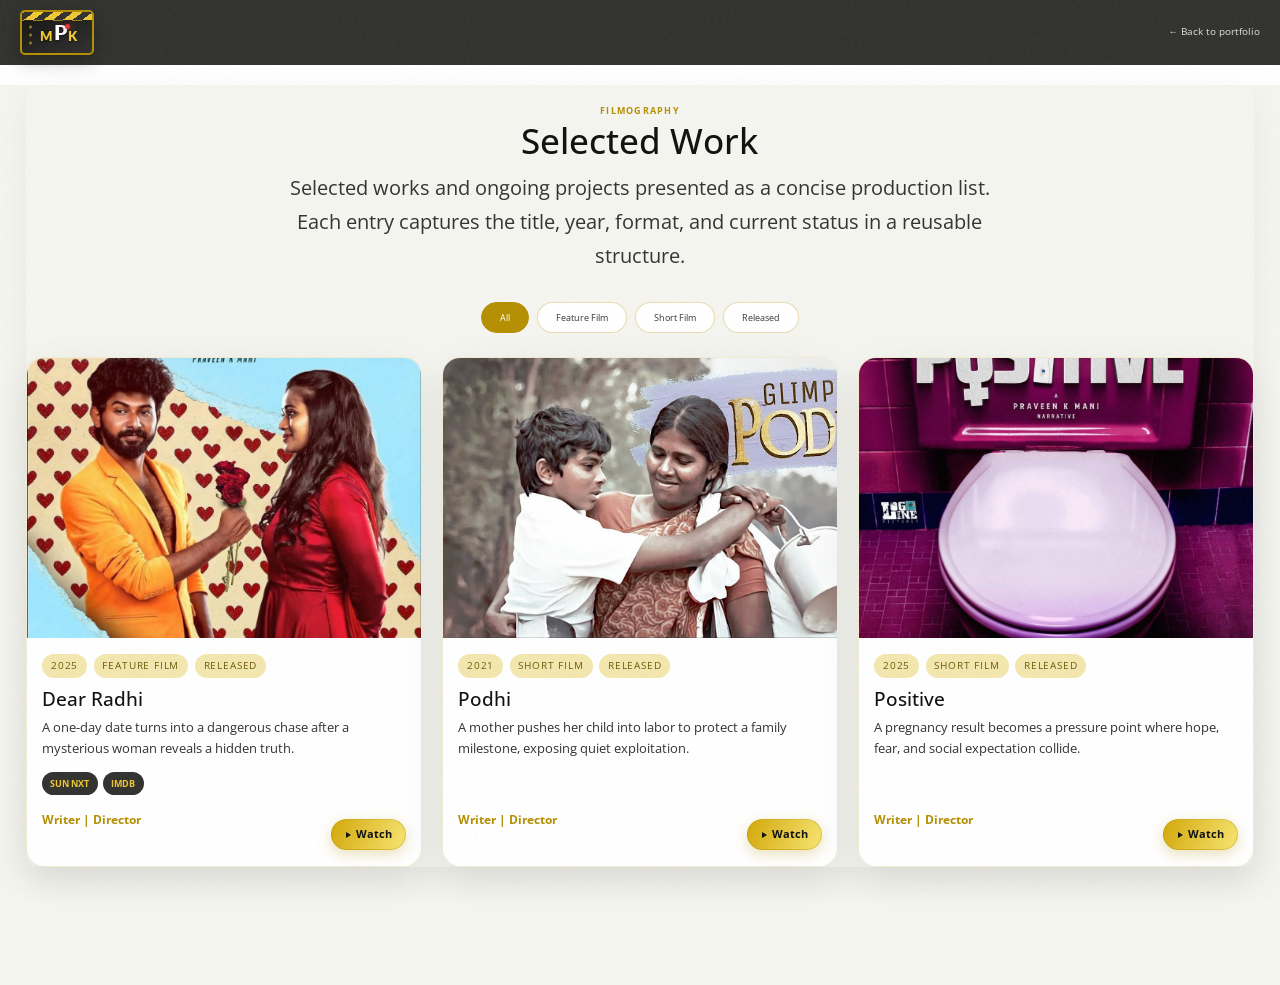
==== commit 36d4fe67: "Add MPK portfolio site with updated assets, styles, and pages." ====
--- a/project.html
+++ b/project.html
@@ -3,7 +3,7 @@
 <html lang="en">
 <head>
 	<meta charset="UTF-8">
-	<meta name="viewport" content="width=device-width, initial-scale=1.0">
+	<meta name="viewport" content="width=device-width, initial-scale=1.0, viewport-fit=cover">
 	<title>Selected Work | Praveen K Mani</title>
 	<meta name="description" content="Selected film projects by director Praveen K Mani — feature films and short films in Tamil cinema.">
 	<link rel="icon" type="image/png" sizes="32x32" href="assets/images/favicon/favicon.png">
@@ -11,6 +11,7 @@
 	<link rel="stylesheet" type="text/css" href="css/bootstrap.min.css">
 	<link rel="stylesheet" type="text/css" href="css/font-awesome.min.css">
 	<link rel="stylesheet" type="text/css" href="css/style.css">
+	<link rel="stylesheet" type="text/css" href="css/section-polish.css">
 </head>
 <body data-page="project">
 	<header class="workPageHeader"></header>
@@ -20,6 +21,7 @@
 
 	<script src="js/jquery.min.js"></script>
 	<script src="js/site-data.js"></script>
+	<script src="js/mpk-enhancements.js"></script>
 	<script src="js/custom.js"></script>
 </body>
 </html>
--- a/css/style.css
+++ b/css/style.css
@@ -24,30 +24,100 @@
             flex-direction: column;
         }
 
-        #preloader .loader p {
+        #preloader .loader {
+            display: flex;
+            flex-direction: column;
+            align-items: center;
+            justify-content: center;
+            text-align: center;
+            padding: 1.5rem;
+            gap: 1.75rem;
+        }
+
+        .preloaderLogo {
+            flex-shrink: 0;
             opacity: 0;
-            color: white;
-            font-size: 24px;
-            letter-spacing: 2px;
-            margin: 8px 0;
+            animation: preloaderLogoIn 0.9s ease forwards 0.15s;
         }
 
-        #preloader .loader .t1 {
-            animation: textIn 1s forwards 0.5s;
+        .loaderWords {
+            display: flex;
+            flex-direction: column;
+            align-items: center;
+            justify-content: flex-start;
+            gap: 0.15rem;
+            width: min(320px, 80vw);
+            min-height: 6.5rem;
+            flex-shrink: 0;
         }
 
-        #preloader .loader .t2 {
-            animation: textIn 1s forwards 1.5s;
+        .mpkLogo--preloader {
+            display: inline-flex;
+            pointer-events: none;
         }
 
-        #preloader .loader .t3 {
-            animation: textIn 1s forwards 2.5s;
+        .mpkLogo--preloader .mpkLogo__frame {
+            min-width: 92px;
+            padding: 11px 20px 13px 24px;
+            border-color: #eec833;
+            box-shadow:
+                0 10px 28px rgba(0, 0, 0, 0.45),
+                0 0 24px rgba(238, 200, 51, 0.18),
+                inset 0 1px 0 rgba(255, 255, 255, 0.08);
         }
 
-        @keyframes textIn {
+        .mpkLogo--preloader .mpkLogo__letters {
+            font-size: 1.8rem;
+        }
+
+        @keyframes preloaderLogoIn {
+            from {
+                opacity: 0;
+                transform: translateY(14px) scale(0.9);
+            }
+
             to {
                 opacity: 1;
+                transform: translateY(0) scale(1);
             }
+        }
+
+        #preloader .loaderWords p {
+            opacity: 0;
+            visibility: hidden;
+            color: #eec833;
+            font-size: clamp(1.35rem, 4vw, 1.75rem);
+            font-weight: 700;
+            letter-spacing: 0.18em;
+            text-transform: uppercase;
+            margin: 0;
+            max-height: 0;
+            overflow: hidden;
+            transition:
+                opacity 0.4s ease,
+                visibility 0.4s ease,
+                max-height 0.45s ease,
+                margin 0.4s ease;
+            white-space: nowrap;
+            text-align: center;
+            line-height: 1.35;
+        }
+
+        #preloader .loaderWords p.is-active {
+            opacity: 1;
+            visibility: visible;
+            max-height: 2.5rem;
+            margin: 0.1rem 0;
+        }
+
+        body:not(.loaded) {
+            overflow: hidden;
+        }
+
+        body:not(.loaded) .main-header,
+        body:not(.loaded) #main-content,
+        body:not(.loaded) #footer {
+            visibility: hidden;
         }
 
         /* Hide preloader when loaded */
@@ -72,98 +142,257 @@
 
 /*Banner*/
 .nav .container .col-md-12{padding-left:0px; padding-right:0px;}
-.container{margin:0 auto; margin-right: 10vw;}
+.container{margin:0 auto; margin-right: 10vw; max-width: 100%;}
 .navbar-default {background-color: transparent;}
-.main-header{background: url(../assets/images/banner/bg2_4k.png) no-repeat;background-size: cover;min-height: 100vh;position:relative;}
-
-
-.main-header .bannerInnerContent { 
+.main-header {
+	background-color: #f8f5eb;
+	background-image: url(../assets/images/banner/bannerBg.png);
+	background-repeat: no-repeat;
+	background-size: cover;
+	background-position: center top;
+	min-height: 100vh;
+	position: relative;
+	overflow: hidden;
+}
+
+.main-header .bannerInnerContent {
 	position: absolute;
-	top: 14vw;
-    right: 10.5vw;
+	top: 50%;
+	right: clamp(2vw, 4.5vw, 6vw);
+	transform: translateY(-48%);
+	width: min(1120px, 62vw);
+	z-index: 2;
+}
+
+.main-header .heroStage {
+	display: grid;
+	grid-template-columns: minmax(340px, 1fr) auto;
+	align-items: end;
+	gap: clamp(1.25rem, 2.2vw, 2.5rem);
+}
+
+.main-header .heroStage .heroCopy {
+	min-width: 0;
+	max-width: 540px;
+	justify-self: end;
+	text-align: right;
+	align-items: flex-end;
 }
 
 .main-header .bannerInnerContent .profileText {
+	display: none;
+}
+
+.main-header .bannerInnerContent .banner_innerText.heroCopy,
+.main-header .bannerInnerContent .banner_innerText.heroPanel {
+	order: unset;
+	flex: unset;
+	max-width: none;
+	padding: 0;
+	background: none;
+	border: none;
+	border-radius: 0;
+	box-shadow: none;
+	backdrop-filter: none;
+	-webkit-backdrop-filter: none;
+	display: flex;
+	flex-direction: column;
+	gap: 0;
+	opacity: 1;
+	visibility: visible;
+	position: relative;
+}
+
+.main-header .bannerInnerContent .banner_innerText.heroCopy::before {
+	content: '';
 	position: absolute;
-    right: 20vw;
-    width: 25vw;
-    top: 18vw;
-    font-weight: bold;
-    font-size: 2vw;
-    color: #bd9b1c;
-}
-
-
-.main-header .bannerInnerContent .profileText .icon {
-  color: #bd9b1c;
-  cursor: pointer;
-}
-
-.main-header .bannerInnerContent .banner_innerImg {
-  width: 25vw;
-  height: 25vw;
-  overflow: hidden;
-  z-index: 1;
-  border-radius: 5%;
-  transition: transform 0.6s ease;
-  will-change: transform;
-      margin-right: -5vw;
+	right: -1.1rem;
+	top: 0.35rem;
+	bottom: 0.35rem;
+	width: 2px;
+	background: linear-gradient(180deg, transparent 0%, #eec833 18%, #b58f02 50%, #eec833 82%, transparent 100%);
+	opacity: 0.85;
+}
+
+.main-header .bannerInnerContent .banner_innerImg.heroPortrait {
+	order: unset;
+	position: relative;
+	width: clamp(230px, 22vw, 330px);
+	height: clamp(300px, 29vw, 430px);
+	overflow: hidden;
+	flex-shrink: 0;
+	border-radius: 6px;
+	box-shadow:
+		0 22px 50px rgba(0, 0, 0, 0.22),
+		0 0 0 1px rgba(255, 255, 255, 0.35);
+	border: none;
+	transition: transform 0.55s ease, box-shadow 0.55s ease;
+}
+
+.main-header .heroPortraitFrame {
+	position: absolute;
+	inset: 10px;
+	border: 1px solid rgba(238, 200, 51, 0.55);
+	border-radius: 3px;
+	pointer-events: none;
+	z-index: 2;
+	box-shadow: inset 0 0 0 1px rgba(255, 255, 255, 0.12);
+}
+
+.main-header .heroPortraitFrame::before,
+.main-header .heroPortraitFrame::after {
+	content: '';
+	position: absolute;
+	width: 22px;
+	height: 22px;
+	border: 2px solid #eec833;
+}
+
+.main-header .heroPortraitFrame::before {
+	top: -1px;
+	left: -1px;
+	border-right: none;
+	border-bottom: none;
+}
+
+.main-header .heroPortraitFrame::after {
+	right: -1px;
+	bottom: -1px;
+	border-left: none;
+	border-top: none;
 }
 
 .main-header .bannerInnerContent .banner_innerImg #portfolioImg {
-  background: url(../assets/images/banner/mp3\ \(3\).jpg) no-repeat center center;
-  background-size: cover;
-  width: 100%;
-  height: 100%;
-  transition: transform 0.5s ease, border-radius 0.5s ease;
+	display: block;
+	width: 100%;
+	height: 100%;
+	object-fit: cover;
+	object-position: center top;
+	border-radius: inherit;
+	transition: transform 0.7s ease;
+	filter: contrast(1.03) saturate(1.05);
+}
+
+.main-header .bannerInnerContent .banner_innerImg.heroPortrait:hover {
+	transform: translateY(-6px) scale(1.01);
+	box-shadow:
+		0 28px 60px rgba(0, 0, 0, 0.26),
+		0 0 0 1px rgba(238, 200, 51, 0.35);
 }
 
 .main-header .bannerInnerContent .banner_innerImg:hover #portfolioImg {
-  transform: scale(1.1);
-  border-radius: 5%;
-  cursor: pointer;
-}
-
+	transform: scale(1.05);
+}
+
+.main-header .bannerInnerContent .heroEyebrow {
+	margin: 0 0 0.9rem;
+	font-family: 'Open Sans', sans-serif;
+	font-size: clamp(0.9rem, 1.1vw, 1.08rem);
+	font-weight: 700;
+	letter-spacing: 0.16em;
+	text-transform: uppercase;
+	color: #8a6d08;
+	line-height: 1.5;
+}
+
+.main-header .bannerInnerContent .heroEyebrow .icon {
+	display: inline-block;
+	margin-left: 0.4rem;
+	color: #b58f02;
+	font-style: normal;
+	transition: transform 0.25s ease;
+}
+
+.main-header .bannerInnerContent .heroCopy:hover .heroEyebrow .icon {
+	transform: translateX(3px);
+}
+
+.main-header .bannerInnerContent .heroName {
+	margin: 0 0 0.6rem;
+	font-family: Georgia, 'Times New Roman', serif;
+	font-size: clamp(2.75rem, 5vw, 4.85rem);
+	font-weight: 700;
+	line-height: 1.03;
+	letter-spacing: -0.025em;
+	color: #7a6206;
+	text-shadow: 0 1px 0 rgba(255, 255, 255, 0.65);
+}
+
+.main-header .bannerInnerContent .heroTitle {
+	margin: 0 0 1.2rem;
+	padding: 0 0 1.05rem;
+	border-bottom: none;
+	font-family: 'Open Sans', sans-serif;
+	font-size: clamp(1.15rem, 1.55vw, 1.48rem);
+	font-weight: 600;
+	letter-spacing: 0.02em;
+	color: #5c4a06;
+	line-height: 1.48;
+	position: relative;
+}
+
+.main-header .bannerInnerContent .heroTitle::after {
+	content: '';
+	display: block;
+	width: 3.5rem;
+	height: 2px;
+	margin-top: 0.85rem;
+	margin-left: auto;
+	margin-right: 0;
+	background: linear-gradient(270deg, #eec833, rgba(238, 200, 51, 0.15));
+	border-radius: 999px;
+}
+
+.main-header .bannerInnerContent .banner_innerText p.profileLine {
+	margin: 0 0 0 auto;
+	padding: 0 1.15rem 0 0;
+	border-left: none;
+	border-right: 3px solid rgba(238, 200, 51, 0.85);
+	font-family: 'Open Sans', sans-serif;
+	font-size: clamp(1.12rem, 1.4vw, 1.32rem);
+	font-style: italic;
+	font-weight: 400;
+	color: #2a2a27;
+	line-height: 1.72;
+	max-width: 50ch;
+	text-align: right;
+}
+
+.main-header .bannerInnerContent .banner_innerText .heroActions {
+	margin-top: 1.6rem;
+	justify-content: flex-end;
+	flex-wrap: wrap;
+	gap: 0.8rem;
+}
+
+.main-header .heroStage .heroCopy {
+	order: 1;
+}
+
+.main-header .heroStage .heroPortrait {
+	order: 2;
+}
+
+/* Legacy hero selectors — keep for compatibility */
 .main-header .bannerInnerContent .banner_innerText {
-    opacity: 0;
-    visibility: hidden;
-    position: absolute;
-    top: 5vw;
-    margin-left: -28vw;
-    transition: opacity 0.8s ease, transform 0.8s ease;
-    transform: translateY(10px);
-	margin-left: -32vw;
-}
-
-/* On hover */
-.main-header .bannerInnerContent .banner_innerImg:hover + .banner_innerText {
-    opacity: 1;
-    visibility: visible;
-    transform: translateY(0);
+	opacity: 1;
+	visibility: visible;
+	position: relative;
+	transform: none;
 }
 
 .main-header .bannerInnerContent .banner_innerText h4 {
-    font-size: 4vw;
-    font-weight: 600;
-    color: #b58f02;
-    line-height: 3vw;
-    margin-bottom: 0;
+	font-size: clamp(2.75rem, 5vw, 4.85rem);
+	font-weight: 700;
+	color: #7a6206;
+	line-height: 1.03;
+	margin-bottom: 0.6rem;
 }
 
 .main-header .bannerInnerContent .banner_innerText p {
-    font-size: 1.25vw;
-    padding-left: 0.2vw;
-    color: #a58304;
-}
-
-.main-header .bannerInnerContent .banner_innerText p.profileLine {
-	font-size: clamp(14px, 1.1vw, 18px);
-    font-style: italic;
-    color: #323230;
-    margin-top: 12px;
-    max-width: 28vw;
-    line-height: 1.6;
-    position: relative;
+	font-size: clamp(1.15rem, 1.55vw, 1.48rem);
+	color: #5c4a06;
+	padding-left: 0;
 }
 
 /*Nav bar*/
@@ -192,7 +421,7 @@
 .navbar-default .navbar-nav li a {color: #b58f02; padding: 15px 15px;font-size: 20px;font-family:Open sans;letter-spacing: 0px;text-align:center;}
 .navbar-default .navbar-nav li a:hover, .navbar-default .navbar-nav li a:focus{color: #323230;}
 .navbar-fixed-top {padding:20px 0;transition: all 0.5s;top:0;z-index: 100;}
-.top-nav-collapse {padding:0px;overflow: hidden;background: rgb(238 200 51);}
+.top-nav-collapse {padding:0px;overflow: visible;background: rgb(238 200 51);}
 
 .top-nav-collapse.navbar-default .navbar-nav li a {transition: color 0.3s ease;color: #fff;}
 .top-nav-collapse.navbar-default .navbar-nav li a:hover {transition: color 0.3s ease;color: #323230;}
@@ -214,18 +443,41 @@
 .navbar-right{padding-top:1.5%;}
 
 /*Section - About*/
-#about {width: 96vw; margin: 0 auto; margin-top: 3vw; margin-bottom: 4vw;}
+#about {
+	width: 100%;
+	margin: 0 auto 3vw;
+	padding: 0 clamp(12px, 3vw, 20px);
+	box-sizing: border-box;
+}
+
 #about .aboutContent .aboutWrapper h2 {font-size: 50px;font-family: Open sans;font-weight: bold;color: #b58f02;margin: 0;padding: 0;text-align: center;}
 
 #about .aboutContent .aboutWrapper p {
-	width: 55vw;
-    margin: 1vw auto;
-    font-size: 20px;
-    text-align: center;
+	width: min(55vw, 100%);
+	margin: 0.75rem auto;
+	font-size: 20px;
+	text-align: center;
 }
 
 #about .aboutContent .aboutBulletContainer {
-    display: flex;
+	display: flex;
+	gap: 1.5rem;
+	align-items: stretch;
+	margin-top: 1.5rem;
+}
+
+#about .aboutContent .aboutBulletContainer .bulletRightList {
+	max-width: 100%;
+	margin: 0;
+	position: relative;
+	top: 0;
+	left: 0;
+	width: 100%;
+}
+
+#about .aboutContent .aboutBulletContainer .aboutDetailCard {
+	flex: 1;
+	min-width: 0;
 }
 
 #about .aboutContent .aboutBulletContainer::after {
@@ -242,35 +494,42 @@
 
 #about .aboutContent .aboutBulletContainer .bulletLeftImg {
 	position: relative;
-    max-width: 40vw;
-    margin: 0 auto;
-    width: 30vw;
-    top: 1.25vw;
-    left: 4vw;
+	max-width: 280px;
+	margin: 0;
+	width: min(280px, 40%);
+	top: 0;
+	left: 0;
+	flex-shrink: 0;
+	display: flex;
+	align-self: stretch;
 }
 
 
 #about .aboutContent .aboutBulletContainer .bulletLeftImg .bulletLeftImgData {
-	background: url(../assets/images/banner/mp3\ \(2\).jpg) no-repeat center center;
-	background-size: cover;
+	display: block;
 	width: 100%;
 	height: 100%;
-	border: 0.4vw solid #b58f02;
-    border-radius: 1vw;
+	min-height: 280px;
+	flex: 1 1 auto;
+	object-fit: cover;
+	object-position: center top;
 	border: 0.2vw solid #eec833;
+	border-radius: 12px;
+	background-color: #f7f2dd;
 }
 
 #about .aboutContent .aboutBulletContainer .bulletRightList {
     max-width: 40vw;
-    margin: 0 auto;
+    margin: 0;
     position: relative;
-    top: 1.8vw;
+    top: 0;
 }
 
 #about .aboutContent .aboutBulletContainer .bulletRightList .bulletRightListData h3 {
 	color: #9d7c03;
     font-weight: 600;
-	margin-top: 0vw;
+	margin-top: 0;
+	font-size: 1.15rem;
 }
 
 #about .aboutContent .aboutBulletContainer .bulletRightList .bulletRightListData h3 .underline {
@@ -280,36 +539,38 @@
 }
 
 #about .aboutContent .aboutBulletContainer .bulletRightList .bulletRightListData p{
-	font-size: 16px;
+	font-size: 14px;
     font-style: italic;
+	line-height: 1.5;
 }
 
 #about .aboutContent .aboutBulletContainer .bulletRightList .bulletRightListData ul {
 	letter-spacing: normal;
+	margin-top: 0.35rem;
 }
 
 #about .aboutContent .aboutBulletContainer .bulletRightList .bulletRightListData ul li {
 	list-style: circle;
-    line-height: 1.5vw;
-    font-size: 16px;
+    line-height: 1.45;
+    font-size: 13px;
     font-family: Open sans;
     font-style: italic;
 	color: #9d7c03;
 	font-weight: 600;
+	margin-bottom: 0.2rem;
 }
 
 /*******Section Career*********/
 #career {
-    width: 96vw;
-    margin: 0 auto;
-    margin-top: 3vw;
-    margin-bottom: 4vw;
+	width: 100%;
+	margin: 0 auto 3vw;
+	padding: 0 clamp(12px, 3vw, 20px);
+	box-sizing: border-box;
 }
 
 .careerSection {
-    margin: 0 auto;
-    margin-bottom: 5vw;
-    padding: 0vw;
+	margin: 0 auto;
+	padding: 0;
 }
 
 .careerSection h2 {
@@ -324,112 +585,218 @@
 
 .careerSection .careerIntro {
 	width: 55vw;
-    margin: 0vw auto;
-    font-size: 20px;
-    text-align: center;
-}
-
-/* ===== Wrapper ===== */
-.careerSection .careerDataWrapper {
-    height: 60vh;
-    display: flex;
-    justify-content: center;
-    align-items: center;
-}
-
-.careerSection .careerDataWrapper .careerDataInnerWrapper {
-    display: flex;
-    justify-content: center;
-    align-items: center;
-    gap: 5vw;
-}
-
-/* ===== Flip Card ===== */
-.careerSection .careerDataWrapper .careerDataInnerWrapper .flip-card {
-    background-color: transparent;
-    width: 25vw;
-    height: 25vw;
-    perspective: 1000px;
-}
-
-/* ===== Flip Inner ===== */
-.careerSection .careerDataWrapper .careerDataInnerWrapper .flip-card .flip-card-inner {
-    position: relative;
-    width: 100%;
-    height: 100%;
-    transition: transform 0.6s ease;
-    transform-style: preserve-3d;
-}
-
-/* ===== Hover ===== */
-.careerSection .careerDataWrapper .careerDataInnerWrapper .flip-card:hover .flip-card-inner,
-.careerSection .careerDataWrapper .careerDataInnerWrapper .flip-card.is-flipped .flip-card-inner {
-    transform: rotateY(180deg);
-}
-
-/* ===== Front & Back ===== */
-.careerSection .careerDataWrapper .careerDataInnerWrapper .flip-card .flip-card-inner .flip-card-front,
-.careerSection .careerDataWrapper .careerDataInnerWrapper .flip-card .flip-card-inner .flip-card-back {
-    position: absolute;
-    width: 100%;
-    height: 100%;
-    backface-visibility: hidden;
-    -webkit-backface-visibility: hidden;
-    overflow: hidden;
-}
-
-/* ===== Front ===== */
-.careerSection .careerDataWrapper .careerDataInnerWrapper .flip-card .flip-card-inner .flip-card-front {
-    background-color: #fefef1;
-    border: 0.1vw solid #eec833;
-    border-radius: 0.5vw;
-    color: #000;
-    box-shadow: 8px 8px #eec833c4;
-	padding: 3vw;
-}
-
-/* ===== Back ===== */
-.careerSection .careerDataWrapper .careerDataInnerWrapper .flip-card .flip-card-inner .flip-card-back {
-    background-color: #2980b9;
-    color: #fff;
-    transform: rotateY(180deg);
-}
-
-/* ===== IMAGE FIX (NO STRETCH) ===== */
-.careerSection .careerDataWrapper .careerDataInnerWrapper .flip-card .flip-card-inner .flip-card-back img {
-    width: 100%;
-    height: 100%;
-    object-fit: cover;       /* keeps ratio */
-    object-position: center;
-    display: block;
-}
-
-.careerSection .careerDataWrapper .careerDataInnerWrapper .flip-card .flip-card-inner .flip-card-front h1 {
+	margin: 0 auto;
+	font-size: 20px;
+	text-align: center;
+}
+
+/* ===== Career cards (project-style grid) ===== */
+.careerCardGrid .flip-card {
+	background-color: #fff;
+	border: 1px solid rgba(185, 155, 28, 0.2);
+	border-radius: 18px;
+	box-shadow: 0 14px 40px rgba(0, 0, 0, 0.08);
+	perspective: 1000px;
+	display: flex;
+	flex-direction: column;
+	position: relative;
+	overflow: hidden;
+}
+
+.careerCardGrid .flip-card .flip-card-inner {
+	position: relative;
+	width: 100%;
+	height: 100%;
+	min-height: 280px;
+	flex: 1 1 auto;
+	transition: transform 0.6s ease;
+	transform-style: preserve-3d;
+}
+
+.careerCardGrid .flip-card.is-flipped .flip-card-inner {
+	transform: rotateY(180deg);
+}
+
+@media (hover: hover) and (min-width: 768px) {
+	.careerCardGrid .flip-card:hover .flip-card-inner {
+		transform: rotateY(180deg);
+	}
+}
+
+.careerCardGrid .flip-card .flip-card-front,
+.careerCardGrid .flip-card .flip-card-back {
+	position: absolute;
+	width: 100%;
+	height: 100%;
+	backface-visibility: hidden;
+	-webkit-backface-visibility: hidden;
+	overflow: hidden;
+}
+
+.careerCardGrid .flip-card:not(.is-flipped) .flip-card-front {
+	pointer-events: auto;
+	z-index: 2;
+}
+
+.careerCardGrid .flip-card:not(.is-flipped) .flip-card-back {
+	pointer-events: none;
+	z-index: 1;
+}
+
+.careerCardGrid .flip-card.is-flipped .flip-card-front {
+	pointer-events: none;
+	z-index: 1;
+}
+
+.careerCardGrid .flip-card.is-flipped .flip-card-back {
+	pointer-events: auto;
+	z-index: 2;
+	cursor: pointer;
+}
+
+.careerCardGrid .flip-card .flip-card-front {
+	background-color: #fff;
+	border: none;
+	border-radius: 0;
+	color: #111;
+	box-shadow: none;
+	padding: 1.25rem;
+	padding-bottom: 1.25rem;
+	text-align: left;
+}
+
+.careerCardGrid .flip-card .flip-card-back {
+	background-color: #111;
+	color: #fff;
+	transform: rotateY(180deg);
+	border-radius: 0;
+	overflow: hidden;
+}
+
+.careerCardGrid .flip-card .flip-card-back img {
+	width: 100%;
+	height: 100%;
+	object-fit: cover;
+	object-position: center;
+	display: block;
+}
+
+.careerCardGrid .flip-card .flip-card-front h1 {
+	color: #111;
+	font-size: 1.25rem;
+	font-weight: 700;
+	margin: 0 0 1.35rem;
+}
+
+.careerCardGrid .flip-card .flip-card-front .careerField {
+	margin-bottom: 2.1rem;
+}
+
+.careerCardGrid .flip-card .flip-card-front .careerField:last-child {
+	margin-bottom: 0;
+}
+
+.careerCardGrid .flip-card .flip-card-front .careerFieldLabel {
+	display: block;
 	color: #b58f02;
-}
-
-.careerSection .careerDataWrapper .careerDataInnerWrapper .flip-card .flip-card-inner .flip-card-front p {
-	font-style: italic;
-}
-
-
-.careerSection .careerDataWrapper .careerDataInnerWrapper .flip-card a.careerBtn {
-    display: block;
-    margin-top: 1vw;
-    padding: 0.5rem 0.75rem;
-    font-size: clamp(12px, 0.9vw, 16px);
-    text-decoration: none;
-    color: #000;
-    background-color: #eec833;
-    border-radius: 0.3vw;
-    font-weight: 600;
-    text-align: center;
-    margin-left: 0.5vw;
-}
-
-.careerSection .careerDataWrapper .careerDataInnerWrapper .flip-card .careerBtn:hover {
-    background-color: #b58f02;
-    color: #fff;
+	font-size: 0.78rem;
+	font-weight: 700;
+	text-transform: uppercase;
+	letter-spacing: 0.07em;
+	margin-bottom: 0.2rem;
+	line-height: 1.3;
+}
+
+.careerCardGrid .flip-card .flip-card-front .careerFieldValue {
+	display: block;
+	color: #222;
+	font-size: 0.92rem;
+	line-height: 1.55;
+	font-weight: 400;
+}
+
+.careerCardGrid .flip-card .flip-card-front p {
+	font-style: normal;
+	font-size: 0.92rem;
+	line-height: 1.55;
+	margin-bottom: 0.35rem;
+}
+
+.careerCardGrid .flip-card a.careerBtn.careerWatchBar {
+	position: relative;
+	order: 3;
+	flex-shrink: 0;
+	display: flex;
+	align-items: center;
+	justify-content: center;
+	width: 100%;
+	margin: 0;
+	min-width: 0;
+	padding: 1rem 1.25rem;
+	background: #eec833;
+	color: #111 !important;
+	font-family: 'Open Sans', sans-serif;
+	font-size: 1.2rem;
+	font-weight: 700;
+	text-decoration: none;
+	border: none;
+	border-radius: 0;
+	border-top: 1px solid rgba(181, 143, 2, 0.2);
+	box-shadow: none;
+	animation: none;
+	z-index: 4;
+	letter-spacing: 0.01em;
+	transition: background-color 0.2s ease;
+}
+
+.careerCardGrid .flip-card a.careerBtn.careerWatchBar::before {
+	display: none;
+}
+
+.careerCardGrid .flip-card a.careerBtn.careerWatchBar:hover,
+.careerCardGrid .flip-card a.careerBtn.careerWatchBar:focus {
+	background: #f5e06a;
+	color: #111 !important;
+	transform: none;
+	box-shadow: none;
+}
+
+.careerFlipBtn {
+	display: none;
+	width: 100%;
+	padding: 0.65rem 0.85rem;
+	font-size: 0.9rem;
+	font-family: inherit;
+	font-weight: 600;
+	text-align: center;
+	color: #b58f02;
+	background: #fff;
+	border: 1px solid rgba(181, 143, 2, 0.45);
+	border-radius: 999px;
+	cursor: pointer;
+	transition: all 0.25s ease;
+	-webkit-tap-highlight-color: transparent;
+}
+
+.careerFlipBtn:hover,
+.careerFlipBtn:focus {
+	background: #f7f2dd;
+	color: #323230;
+}
+
+.flip-card.is-flipped .careerFlipBtn {
+	background: #323230;
+	color: #fff;
+	border-color: #323230;
+}
+
+.careerFlipBackHint {
+	display: none;
+}
+
+.careerCardGrid .flip-card .careerBtn.careerWatchBar:hover {
+	background: #f5e06a;
+	color: #111;
 }
 
 
@@ -508,6 +875,10 @@
 }
 
 #filters {
+  display: flex;
+  flex-wrap: wrap;
+  justify-content: center;
+  gap: 0.5rem;
   text-align: center;
 	margin-bottom: 0;
 	position: static;
@@ -626,36 +997,78 @@
 #project {
 	width: 100%;
 	margin: 0 auto 3vw;
-}
-
-.projectSection {
-	width: 1600px;
-	margin: auto;
-	padding: 2vw;
+	padding: 0 clamp(12px, 3vw, 20px);
+	box-sizing: border-box;
+}
+
+.projectSection,
+.contentSection {
+	width: min(1600px, 96vw);
+	margin: 0 auto;
+	padding: clamp(1.25rem, 3vw, 2rem);
 	background: linear-gradient(180deg, #f7f2dd 0%, #ededed 100%);
-}
-
-.projectSection h2 {
+	border-radius: 12px;
+	box-shadow: 0 10px 32px rgba(0, 0, 0, 0.05);
+}
+
+.projectSection h2,
+.contentSection h2 {
 	font-size: 50px;
-	font-family: Open Sans;
+	font-family: Open Sans, sans-serif;
 	font-weight: bold;
 	color: #b58f02;
 	padding: 0;
 	text-align: center;
-	margin-bottom: 1vw;
-}
-
-.projectSection .projectIntro {
-	width: 55vw;
-	margin: 0 auto 2vw;
+	margin-bottom: 1rem;
+}
+
+.projectSection .projectIntro,
+.contentSection .sectionIntro,
+.careerSection .careerIntro,
+.awardsSection .sectionIntro,
+.testimonialsSection .sectionIntro {
+	width: min(55vw, 100%);
+	margin: 0 auto 1.5rem;
 	font-size: 20px;
 	text-align: center;
+	line-height: 1.7;
+	color: #333;
+}
+
+.aboutDetailCard {
+	background: #fff;
+	border: 1px solid rgba(185, 155, 28, 0.2);
+	border-radius: 18px;
+	padding: 1.25rem 1.35rem;
+	box-shadow: 0 14px 40px rgba(0, 0, 0, 0.08);
+	height: 100%;
+	box-sizing: border-box;
+}
+
+.careerCardGrid {
+	width: 100%;
+}
+
+.careerCardGrid .careerDataInnerWrapper {
+	display: grid;
+	grid-template-columns: repeat(3, minmax(0, 1fr));
+	gap: 1.25rem;
+	align-items: stretch;
+	justify-content: center;
+}
+
+.careerCardGrid .flip-card {
+	width: 100%;
+	height: auto;
+	min-height: 0;
+	margin: 0;
 }
 
 .projectGrid {
 	display: grid;
 	grid-template-columns: repeat(3, minmax(0, 1fr));
 	gap: 1.5vw;
+	align-items: stretch;
 }
 
 .projectCard {
@@ -664,6 +1077,9 @@
 	border-radius: 18px;
 	overflow: hidden;
 	box-shadow: 0 14px 40px rgba(0, 0, 0, 0.08);
+	display: flex;
+	flex-direction: column;
+	height: 100%;
 }
 
 .projectCardMedia {
@@ -685,6 +1101,11 @@
 
 .projectCardBody {
 	padding: 1.2vw;
+	padding-bottom: 3.75rem;
+	display: flex;
+	flex-direction: column;
+	flex: 1 1 auto;
+	position: relative;
 }
 
 .projectCardMeta {
@@ -719,9 +1140,9 @@
 
 .projectCardFooter {
 	display: flex;
-	justify-content: space-between;
-	align-items: center;
-	gap: 1vw;
+	align-items: flex-end;
+	margin-top: auto;
+	padding-top: 0.85rem;
 }
 
 .projectCardFooter strong {
@@ -729,19 +1150,89 @@
 	font-size: 0.9vw;
 }
 
-.projectCardFooter a {
+.projectCardBody > .projectWatchLink,
+.projectCardBody > .projectCardWatch {
+	position: absolute;
+	right: 1.2vw;
+	bottom: 1.2vw;
+	z-index: 2;
+}
+
+.projectCardFooter a.projectWatchLink {
 	color: #111;
 	text-decoration: none;
 	font-weight: 700;
 }
 
-.projectCardFooter a:hover {
+.projectWatchCta {
+	display: inline-flex;
+	align-items: center;
+	justify-content: center;
+	gap: 0.4rem;
+	padding: 0.7rem 1.35rem;
+	min-width: 6.75rem;
+	background: linear-gradient(110deg, #d4a90a 0%, #f5e06a 45%, #eec833 55%, #c99608 100%);
+	background-size: 220% 100%;
+	color: #111 !important;
+	font-size: 1.05rem;
+	font-weight: 700;
+	text-decoration: none;
+	border-radius: 999px;
+	border: 1px solid rgba(181, 143, 2, 0.35);
+	box-shadow: 0 4px 14px rgba(181, 143, 2, 0.28);
+	animation: projectWatchShine 2.8s ease-in-out infinite;
+	transition: transform 0.2s ease, box-shadow 0.2s ease;
+	white-space: nowrap;
+}
+
+.projectWatchCta::before {
+	content: '';
+	width: 0;
+	height: 0;
+	border-top: 0.35rem solid transparent;
+	border-bottom: 0.35rem solid transparent;
+	border-left: 0.55rem solid #111;
+	margin-right: 0.1rem;
+}
+
+.projectWatchCta:hover,
+.projectWatchCta:focus {
+	color: #111 !important;
+	transform: translateY(-2px);
+	box-shadow: 0 8px 20px rgba(181, 143, 2, 0.38);
+}
+
+.projectWatchLabel {
+	position: relative;
+	z-index: 1;
+}
+
+@keyframes projectWatchShine {
+	0%,
+	100% {
+		background-position: 0% 50%;
+	}
+
+	50% {
+		background-position: 100% 50%;
+	}
+}
+
+.projectCardFooter a.projectWatchLink:not(.projectWatchCta):hover {
 	color: #b58f02;
 }
 
 @media (max-width: 1200px) {
 	.projectSection {
 		width: 96vw;
+	}
+
+	.contentSection {
+		width: 96vw;
+	}
+
+	.careerCardGrid .careerDataInnerWrapper {
+		grid-template-columns: repeat(2, minmax(0, 1fr));
 	}
 
 	.galleryShell {
@@ -921,21 +1412,143 @@
 .full-screen .button_container span { background:white; border: none;height: 5px;width: 100%;position: absolute;top: 0;left: 0;-webkit-transition: all .35s ease;transition: all .35s ease; cursor: pointer;} 
 .full-screen .button_container span:nth-of-type(2) {top: 11px;}
 .full-screen .button_container span:nth-of-type(3) {top: 22px;}
-.full-screen .overlay {position: fixed;background:rgba(0,0,0,0.8);top: 0;left: 0;width: 100%;height: 0%;opacity: 0;visibility: hidden;-webkit-transition: opacity .35s, visibility .35s, height .35s; transition: opacity .35s, visibility .35s, height .35s;overflow: hidden;}
-.full-screen .overlay.open {opacity: .9;visibility: visible;height: 100%;}
-.full-screen .overlay.open li {-webkit-animation: fadeInRight .5s ease forwards; animation: fadeInRight .5s ease forwards;-webkit-animation-delay: .35s; animation-delay: .35s;}
-.full-screen .overlay.open li:nth-of-type(2) {-webkit-animation-delay: .4s;animation-delay: .4s;}
-.full-screen .overlay.open li:nth-of-type(3) { -webkit-animation-delay: .45s; animation-delay: .45s;}
-.full-screen .overlay.open li:nth-of-type(4) {-webkit-animation-delay: .50s; animation-delay: .50s;}
-.full-screen .overlay.open li:nth-of-type(5) {-webkit-animation-delay: .55s; animation-delay: .55s;}
-.full-screen .overlay.open li:nth-of-type(6) {-webkit-animation-delay: .60s; animation-delay: .60s;}
-.full-screen .overlay.open li:nth-of-type(7) {-webkit-animation-delay: .65s; animation-delay: .65s;}
-.full-screen .overlay nav { position: relative; height: 70%;top: 50%;-webkit-transform: translateY(-50%);transform: translateY(-50%);font-size: 50px;font-family: 'Vollkorn', serif;font-weight: 400;text-align: center;}
-.full-screen .overlay ul {list-style: none; padding: 0; margin: 0 auto; display: inline-block; position: relative; height: 100%;}
-.full-screen .overlay ul li {display: block;height: calc(100% / 7);min-height: 44px; position: relative; opacity: 0;}
-.full-screen .overlay ul li a {display: block;position: relative;color: #FFF; text-decoration: none;overflow: hidden;}
-.full-screen .overlay ul li a:hover:after, .overlay ul li a:focus:after, .overlay ul li a:active:after {width: 100%;}
-.full-screen .overlay ul li a:after {content: '';position: absolute;bottom: 0;left: 50%;width: 0%;-webkit-transform: translateX(-50%);transform: translateX(-50%); height: 3px;background: #FFF; -webkit-transition: .35s;transition: .35s;}
+.full-screen .overlay,
+#overlay {
+	position: fixed;
+	background: rgba(0, 0, 0, 0.88);
+	top: 0;
+	left: 0;
+	width: 100%;
+	height: 0;
+	opacity: 0;
+	visibility: hidden;
+	z-index: 10050;
+	-webkit-transition: opacity 0.35s ease, visibility 0.35s ease, height 0.35s ease;
+	transition: opacity 0.35s ease, visibility 0.35s ease, height 0.35s ease;
+	overflow: hidden;
+}
+
+.full-screen .overlay.open,
+#overlay.open {
+	opacity: 1;
+	visibility: visible;
+	height: 100%;
+	height: 100dvh;
+}
+
+.full-screen .overlay.open li,
+#overlay.open li {
+	opacity: 1;
+	-webkit-animation: mpkNavFadeIn 0.4s ease forwards;
+	animation: mpkNavFadeIn 0.4s ease forwards;
+}
+
+.full-screen .overlay.open li:nth-of-type(2),
+#overlay.open li:nth-of-type(2) { animation-delay: 0.05s; }
+.full-screen .overlay.open li:nth-of-type(3),
+#overlay.open li:nth-of-type(3) { animation-delay: 0.1s; }
+.full-screen .overlay.open li:nth-of-type(4),
+#overlay.open li:nth-of-type(4) { animation-delay: 0.15s; }
+.full-screen .overlay.open li:nth-of-type(5),
+#overlay.open li:nth-of-type(5) { animation-delay: 0.2s; }
+.full-screen .overlay.open li:nth-of-type(6),
+#overlay.open li:nth-of-type(6) { animation-delay: 0.25s; }
+.full-screen .overlay.open li:nth-of-type(7),
+#overlay.open li:nth-of-type(7) { animation-delay: 0.3s; }
+
+@keyframes mpkNavFadeIn {
+	from {
+		opacity: 0;
+		transform: translateX(16px);
+	}
+	to {
+		opacity: 1;
+		transform: translateX(0);
+	}
+}
+
+.full-screen .overlay nav,
+#overlay nav {
+	position: relative;
+	height: auto;
+	top: 50%;
+	-webkit-transform: translateY(-50%);
+	transform: translateY(-50%);
+	font-size: clamp(1.35rem, 5vw, 2rem);
+	font-family: 'Open Sans', 'Lato', sans-serif;
+	font-weight: 600;
+	text-align: center;
+	padding: 1rem;
+}
+
+.full-screen .overlay ul,
+#overlay ul {
+	list-style: none;
+	padding: 0;
+	margin: 0 auto;
+	display: flex;
+	flex-direction: column;
+	gap: 0.25rem;
+	position: relative;
+	height: auto;
+	width: min(280px, 88vw);
+}
+
+.full-screen .overlay ul li,
+#overlay ul li {
+	display: block;
+	height: auto;
+	min-height: 44px;
+	position: relative;
+	opacity: 0;
+}
+
+.full-screen .overlay ul li a,
+#overlay ul li a {
+	display: block;
+	position: relative;
+	color: #fff;
+	text-decoration: none;
+	padding: 0.65rem 0.5rem;
+	font-size: clamp(1.1rem, 4.5vw, 1.5rem);
+	line-height: 1.3;
+}
+
+.full-screen .overlay ul li a:hover,
+.full-screen .overlay ul li a:focus,
+#overlay ul li a:hover,
+#overlay ul li a:focus {
+	color: #eec833;
+}
+
+.full-screen .overlay ul li a:hover:after,
+.full-screen .overlay ul li a:focus:after,
+.full-screen .overlay ul li a:active:after,
+#overlay ul li a:hover:after,
+#overlay ul li a:focus:after,
+#overlay ul li a:active:after {
+	width: 100%;
+}
+
+.full-screen .overlay ul li a:after,
+#overlay ul li a:after {
+	content: '';
+	position: absolute;
+	bottom: 0;
+	left: 50%;
+	width: 0;
+	-webkit-transform: translateX(-50%);
+	transform: translateX(-50%);
+	height: 2px;
+	background: #eec833;
+	-webkit-transition: width 0.35s ease;
+	transition: width 0.35s ease;
+}
+
+.full-screen .overlay-menu li.active a,
+#overlay .overlay-menu li.active a {
+	color: #eec833;
+}
 
 /**************Section Start here***************/
 .section-padding1 .container-fluid {padding: 0px;}
@@ -2111,6 +2724,23 @@
 	padding: 1.75rem;
 	box-shadow: 0 14px 40px rgba(0, 0, 0, 0.08);
 	transition: transform 0.35s ease, box-shadow 0.35s ease;
+	overflow: hidden;
+}
+
+.productionCardMedia {
+	margin: -1.75rem -1.75rem 1.15rem;
+	background: linear-gradient(180deg, #f7f2dd 0%, #fff 100%);
+	border-bottom: 1px solid rgba(185, 155, 28, 0.15);
+}
+
+.productionCardMedia img {
+	display: block;
+	width: 100%;
+	height: clamp(120px, 22vw, 180px);
+	object-fit: contain;
+	object-position: center;
+	padding: 1rem 1.25rem;
+	box-sizing: border-box;
 }
 
 .productionCard:hover {
@@ -2178,6 +2808,369 @@
 	box-shadow: 0 2px 8px rgba(181, 143, 2, 0.08);
 }
 
+/* Awards */
+#awards {
+	width: 100%;
+	margin: 0 auto 3vw;
+	padding: 0 clamp(12px, 3vw, 20px);
+	box-sizing: border-box;
+}
+
+.awardsSection {
+	position: relative;
+	overflow: hidden;
+	font-family: 'Open Sans', sans-serif;
+	color: #333;
+	-webkit-font-smoothing: antialiased;
+	-moz-osx-font-smoothing: grayscale;
+}
+
+.awardsSection h2 {
+	font-size: 50px;
+	font-family: 'Open Sans', sans-serif;
+	font-weight: bold;
+	color: #b58f02;
+	text-align: center;
+	margin: 0 0 1rem;
+	padding: 0;
+}
+
+.awardsSection .sectionIntro {
+	width: min(55vw, 100%);
+	margin: 0 auto 2rem;
+	font-size: 20px;
+	text-align: center;
+	line-height: 1.7;
+	color: #333;
+}
+
+.awardsSection .awardFilmCard,
+.awardsSection .awardEntry,
+.awardsSection .awardGroup {
+	opacity: 1;
+}
+
+.awardsSection p,
+.awardsSection strong,
+.awardsSection h3,
+.awardsSection h4 {
+	font-family: 'Open Sans', sans-serif;
+	letter-spacing: 0;
+}
+
+.awardsSectionDecor {
+	position: absolute;
+	inset: 0;
+	pointer-events: none;
+	opacity: 0.45;
+	background-image:
+		radial-gradient(circle at 12% 18%, rgba(181, 143, 2, 0.12) 0, transparent 28%),
+		radial-gradient(circle at 88% 82%, rgba(238, 200, 51, 0.14) 0, transparent 32%),
+		repeating-linear-gradient(
+			90deg,
+			transparent 0,
+			transparent 18px,
+			rgba(181, 143, 2, 0.04) 18px,
+			rgba(181, 143, 2, 0.04) 19px
+		);
+}
+
+.awardsSectionHead {
+	position: relative;
+	z-index: 1;
+	text-align: center;
+	margin-bottom: 2rem;
+}
+
+.awardsFilms {
+	position: relative;
+	z-index: 1;
+	display: flex;
+	flex-direction: column;
+	gap: 2.25rem;
+}
+
+.awardFilmCard {
+	position: relative;
+	background: #fff;
+	border: 1px solid rgba(185, 155, 28, 0.22);
+	border-radius: 20px;
+	overflow: hidden;
+	box-shadow:
+		0 18px 48px rgba(0, 0, 0, 0.07),
+		inset 0 1px 0 rgba(255, 255, 255, 0.9);
+	transition: transform 0.35s ease, box-shadow 0.35s ease;
+}
+
+.awardFilmCard::before {
+	content: '';
+	position: absolute;
+	top: 0;
+	left: 0;
+	width: 5px;
+	height: 100%;
+	background: linear-gradient(180deg, #eec833 0%, #b58f02 55%, #6e5a08 100%);
+}
+
+.awardFilmCard:hover {
+	transform: translateY(-5px);
+	box-shadow:
+		0 26px 56px rgba(0, 0, 0, 0.11),
+		inset 0 1px 0 rgba(255, 255, 255, 0.9);
+}
+
+.awardFilmHeader {
+	position: relative;
+	display: flex;
+	align-items: flex-start;
+	gap: 1.5rem;
+	padding: 2rem 2rem 1.5rem 2.35rem;
+	background:
+		linear-gradient(135deg, rgba(247, 242, 221, 0.85) 0%, rgba(255, 255, 255, 0.98) 72%),
+		linear-gradient(90deg, rgba(238, 200, 51, 0.08) 0%, transparent 42%);
+	border-bottom: 1px dashed rgba(181, 143, 2, 0.22);
+}
+
+.awardFilmIndex {
+	flex: 0 0 auto;
+	font-family: 'Lato', sans-serif;
+	font-size: clamp(2.5rem, 5vw, 3.75rem);
+	font-weight: 700;
+	line-height: 1;
+	letter-spacing: -0.04em;
+	color: rgba(181, 143, 2, 0.18);
+	user-select: none;
+}
+
+.awardFilmHeaderMain {
+	flex: 1;
+	min-width: 0;
+	text-align: left;
+}
+
+.awardFilmBadge {
+	display: inline-flex;
+	align-items: center;
+	gap: 0.45rem;
+	background: #323230;
+	color: #eec833;
+	padding: 0.42rem 0.95rem;
+	border-radius: 999px;
+	font-family: 'Open Sans', sans-serif;
+	font-size: 0.72rem;
+	font-weight: 700;
+	text-transform: uppercase;
+	letter-spacing: 0.1em;
+	margin-bottom: 0.75rem;
+}
+
+.awardFilmBadgeSep {
+	opacity: 0.65;
+}
+
+.awardFilmHeader h3 {
+	margin: 0 0 0.85rem;
+	color: #111;
+	font-family: 'Open Sans', sans-serif;
+	font-size: clamp(1.5rem, 2.5vw, 2rem);
+	font-weight: bold;
+	line-height: 1.25;
+	letter-spacing: 0;
+}
+
+.awardFilmStat {
+	display: inline-flex;
+	align-items: center;
+	gap: 0.55rem;
+	margin: 0 0 1rem;
+	padding: 0.55rem 1.1rem;
+	background: linear-gradient(110deg, #d4a90a 0%, #f5e06a 45%, #eec833 55%, #c99608 100%);
+	background-size: 200% 100%;
+	color: #111;
+	border-radius: 999px;
+	font-family: 'Lato', sans-serif;
+	font-size: 0.88rem;
+	font-weight: 700;
+	letter-spacing: 0.03em;
+	box-shadow: 0 6px 18px rgba(181, 143, 2, 0.28);
+}
+
+.awardFilmStat .fa-trophy {
+	color: #6e5a08;
+	font-size: 0.95rem;
+}
+
+.awardFilmIntro {
+	margin: 0;
+	max-width: 100%;
+	color: #444;
+	font-family: 'Open Sans', sans-serif;
+	font-size: 18px;
+	line-height: 1.7;
+	font-weight: 400;
+	text-align: left;
+	letter-spacing: 0;
+}
+
+.awardFilmIntroWrap {
+	padding: 1.15rem 1.75rem 0.35rem 2.35rem;
+	background: #fff;
+	border-bottom: 1px solid rgba(181, 143, 2, 0.1);
+}
+
+.awardFilmBody {
+	display: grid;
+	grid-template-columns: repeat(2, minmax(0, 1fr));
+	gap: 1.35rem;
+	padding: 1.5rem 1.75rem 1.75rem 2.35rem;
+}
+
+.awardFilmBody .awardGroup:only-child {
+	grid-column: 1 / -1;
+}
+
+.awardGroup {
+	background: linear-gradient(180deg, rgba(255, 255, 255, 0.96) 0%, rgba(247, 242, 221, 0.42) 100%);
+	border: 1px solid rgba(185, 155, 28, 0.16);
+	border-radius: 16px;
+	padding: 1.25rem;
+	box-shadow: inset 0 1px 0 rgba(255, 255, 255, 0.8);
+}
+
+.awardGroupHead {
+	display: flex;
+	align-items: center;
+	gap: 0.85rem;
+	margin-bottom: 1rem;
+	padding-bottom: 0.85rem;
+	border-bottom: 1px solid rgba(181, 143, 2, 0.14);
+}
+
+.awardGroupIconWrap {
+	display: inline-flex;
+	align-items: center;
+	justify-content: center;
+	width: 2.35rem;
+	height: 2.35rem;
+	border-radius: 50%;
+	background: linear-gradient(145deg, #f5e06a 0%, #eec833 100%);
+	color: #4a3f0a;
+	box-shadow: 0 4px 12px rgba(181, 143, 2, 0.22);
+	flex-shrink: 0;
+}
+
+.awardGroupIconWrap .fa {
+	font-size: 1rem;
+}
+
+.awardGroupTitle {
+	margin: 0;
+	color: #b58f02;
+	font-family: 'Open Sans', sans-serif;
+	font-size: 1.1rem;
+	font-weight: bold;
+	line-height: 1.4;
+	letter-spacing: 0;
+}
+
+.awardEntryGrid {
+	display: flex;
+	flex-direction: column;
+	gap: 0.75rem;
+}
+
+.awardEntry {
+	display: flex;
+	align-items: flex-start;
+	gap: 0.8rem;
+	padding: 0.9rem 1rem;
+	background: #fff;
+	border: 1px solid rgba(181, 143, 2, 0.12);
+	border-radius: 12px;
+	transition: border-color 0.25s ease, box-shadow 0.25s ease, transform 0.25s ease;
+}
+
+.awardEntry:hover {
+	border-color: rgba(181, 143, 2, 0.32);
+	box-shadow: 0 8px 20px rgba(181, 143, 2, 0.1);
+	transform: translateX(4px);
+}
+
+.awardEntryDot {
+	flex: 0 0 auto;
+	width: 10px;
+	height: 10px;
+	margin-top: 0.45rem;
+	border-radius: 50%;
+	background: linear-gradient(145deg, #eec833, #b58f02);
+	box-shadow: 0 0 0 3px rgba(238, 200, 51, 0.2);
+}
+
+.awardEntryContent {
+	min-width: 0;
+}
+
+.awardEntryTitle {
+	display: block;
+	color: #111;
+	font-family: 'Open Sans', sans-serif;
+	font-size: 1rem;
+	font-weight: bold;
+	margin-bottom: 0.35rem;
+	line-height: 1.45;
+	letter-spacing: 0;
+}
+
+.awardEntryDesc {
+	margin: 0;
+	color: #333;
+	font-family: 'Open Sans', sans-serif;
+	font-size: 16px;
+	line-height: 1.7;
+	font-weight: 400;
+	letter-spacing: 0;
+}
+
+@media (max-width: 992px) {
+	.awardFilmHeader {
+		padding: 1.5rem 1.35rem 1.25rem 1.75rem;
+		gap: 1rem;
+	}
+
+	.awardFilmBody {
+		grid-template-columns: 1fr;
+		padding: 1.25rem 1.35rem 1.5rem 1.75rem;
+	}
+}
+
+@media (max-width: 640px) {
+	.awardsSectionHead {
+		margin-bottom: 1.5rem;
+	}
+
+	.awardFilmHeader {
+		flex-direction: column;
+		padding: 1.15rem 1rem 1rem 1.35rem;
+	}
+
+	.awardFilmIndex {
+		font-size: 2rem;
+	}
+
+	.awardFilmBody {
+		padding: 1rem 1rem 1.15rem 1.35rem;
+		gap: 1rem;
+	}
+
+	.awardGroup {
+		padding: 1rem;
+	}
+
+	.awardEntry:hover {
+		transform: none;
+	}
+}
+
 /* Contact */
 #contact {
 	width: 100%;
@@ -2206,6 +3199,536 @@
 	grid-template-columns: 1fr 1fr;
 	gap: 2rem;
 	align-items: start;
+}
+
+.contactLayout--single {
+	grid-template-columns: 1fr;
+	max-width: 640px;
+	margin: 0 auto;
+}
+
+.contactLayout--split {
+	grid-template-columns: minmax(0, 380px) minmax(0, 1fr);
+	gap: clamp(1.25rem, 2.5vw, 2rem);
+	max-width: 920px;
+	margin: 0 auto;
+	align-items: stretch;
+}
+
+/* Unified contact panel */
+.contactPanel {
+	max-width: 800px;
+	margin: 0 auto;
+	background: #fff;
+	border: 1px solid rgba(181, 143, 2, 0.14);
+	border-radius: 20px;
+	box-shadow: 0 16px 42px rgba(0, 0, 0, 0.07);
+	overflow: hidden;
+	position: relative;
+}
+
+.contactPanel::before {
+	content: '';
+	position: absolute;
+	top: 0;
+	left: 0;
+	right: 0;
+	height: 4px;
+	background: linear-gradient(90deg, #b58f02, #eec833, #b58f02);
+	z-index: 1;
+}
+
+.contactPanel__grid {
+	display: grid;
+	grid-template-columns: 1.15fr 0.85fr;
+	align-items: stretch;
+}
+
+.contactPanel__form {
+	padding: 1.45rem 1.5rem 1.55rem;
+}
+
+.contactPanel__aside {
+	padding: 1.45rem 1.35rem 1.55rem;
+	background: linear-gradient(180deg, #fbf8ee 0%, #f4edd6 100%);
+	border-left: 1px solid rgba(181, 143, 2, 0.12);
+}
+
+.contactPanel__aside h3 {
+	margin: 0 0 0.4rem;
+	font-family: 'Open Sans', sans-serif;
+	font-size: 1.28rem;
+	font-weight: 700;
+	color: #b58f02;
+	letter-spacing: 0;
+}
+
+.contactPanel__lead {
+	margin: 0 0 1rem;
+	font-family: 'Open Sans', sans-serif;
+	font-size: 0.95rem;
+	line-height: 1.55;
+	color: #5c5c58;
+	letter-spacing: 0;
+}
+
+.contactLinkGrid {
+	display: flex;
+	flex-direction: column;
+	gap: 0.65rem;
+}
+
+.contactLinkTile {
+	display: flex;
+	align-items: center;
+	gap: 0.8rem;
+	padding: 0.78rem 0.85rem;
+	background: rgba(255, 255, 255, 0.82);
+	border: 1px solid rgba(181, 143, 2, 0.14);
+	border-radius: 11px;
+	text-decoration: none;
+	color: inherit;
+	transition: background 0.2s ease, border-color 0.2s ease, transform 0.2s ease, box-shadow 0.2s ease;
+}
+
+.contactLinkTile:hover,
+.contactLinkTile:focus-visible {
+	background: #fff;
+	border-color: rgba(238, 200, 51, 0.65);
+	box-shadow: 0 6px 16px rgba(181, 143, 2, 0.12);
+	transform: translateY(-1px);
+	color: inherit;
+}
+
+.contactLinkTile--static {
+	cursor: default;
+}
+
+.contactLinkTile--static:hover {
+	transform: none;
+	box-shadow: none;
+	border-color: rgba(181, 143, 2, 0.14);
+	background: rgba(255, 255, 255, 0.82);
+}
+
+.contactLinkTile__icon {
+	flex-shrink: 0;
+	width: 2.4rem;
+	height: 2.4rem;
+	border-radius: 10px;
+	background: linear-gradient(145deg, #f5e06a, #eec833);
+	color: #111;
+	display: inline-flex;
+	align-items: center;
+	justify-content: center;
+	font-size: 1rem;
+}
+
+.contactLinkTile__text {
+	display: flex;
+	flex-direction: column;
+	gap: 0.15rem;
+	min-width: 0;
+	font-family: 'Open Sans', sans-serif;
+	letter-spacing: 0;
+}
+
+.contactLinkTile__text strong {
+	font-size: 0.78rem;
+	font-weight: 700;
+	text-transform: uppercase;
+	letter-spacing: 0.07em;
+	color: #8a6d08;
+}
+
+.contactLinkTile__text span {
+	font-size: 0.98rem;
+	font-weight: 600;
+	color: #222;
+	line-height: 1.45;
+	word-break: break-word;
+}
+
+.contactForm--embedded {
+	background: none;
+	border: none;
+	border-radius: 0;
+	box-shadow: none;
+	padding: 0;
+}
+
+.contactForm--embedded::before {
+	display: none;
+}
+
+.contactForm--embedded h3 {
+	margin: 0 0 1rem;
+	font-family: 'Open Sans', sans-serif;
+	font-size: 1.15rem;
+	font-weight: 700;
+	color: #b58f02;
+	letter-spacing: 0;
+}
+
+.contactForm__row {
+	display: grid;
+	grid-template-columns: 1fr 1fr;
+	gap: 0.75rem;
+}
+
+.contactForm__field {
+	margin-bottom: 0.6rem;
+}
+
+.contactForm__field label {
+	display: block;
+	margin-bottom: 0.28rem;
+	font-family: 'Open Sans', sans-serif;
+	font-size: 0.76rem;
+	font-weight: 700;
+	color: #8a6d08;
+	text-transform: uppercase;
+	letter-spacing: 0.06em;
+}
+
+.contactForm--embedded input,
+.contactForm--embedded textarea {
+	width: 100%;
+	margin-bottom: 0;
+	padding: 0.5rem 0.75rem;
+	font-family: 'Open Sans', sans-serif;
+	font-size: 0.9rem;
+	line-height: 1.4;
+	min-height: 0;
+	border: 1px solid rgba(181, 143, 2, 0.22);
+	border-radius: 9px;
+	background: #fbf8ee;
+	color: #222;
+	box-sizing: border-box;
+	letter-spacing: 0;
+	transition: border-color 0.2s ease, background 0.2s ease, box-shadow 0.2s ease;
+}
+
+.contactForm--embedded input {
+	height: 38px;
+}
+
+.contactForm--embedded textarea {
+	min-height: 72px;
+	max-height: 110px;
+	padding-top: 0.5rem;
+	resize: vertical;
+}
+
+.contactForm--embedded input::placeholder,
+.contactForm--embedded textarea::placeholder {
+	font-size: 0.88rem;
+	letter-spacing: 0;
+	color: rgba(34, 34, 34, 0.4);
+}
+
+.contactForm--embedded input:focus,
+.contactForm--embedded input:active,
+.contactForm--embedded textarea:focus,
+.contactForm--embedded textarea:active,
+.contactForm--embedded input:focus-visible,
+.contactForm--embedded textarea:focus-visible {
+	outline: none;
+	border-color: #b58f02;
+	background: #fff;
+	box-shadow: 0 0 0 3px rgba(238, 200, 51, 0.18);
+}
+
+.contactForm--embedded button {
+	width: 100%;
+	margin-top: 0.1rem;
+	padding: 0.62rem 1rem;
+	font-family: 'Open Sans', sans-serif;
+	font-size: 0.92rem;
+	font-weight: 700;
+	min-height: 40px;
+	height: auto;
+	border-radius: 9px;
+	background: linear-gradient(145deg, #eec833, #d4a90a);
+	color: #111;
+	border: 1px solid rgba(181, 143, 2, 0.35);
+	cursor: pointer;
+	transition: background 0.2s ease, transform 0.2s ease, box-shadow 0.2s ease;
+}
+
+.contactForm--embedded button:hover {
+	background: linear-gradient(145deg, #f5e06a, #eec833);
+	color: #111;
+	transform: translateY(-1px);
+	box-shadow: 0 4px 12px rgba(181, 143, 2, 0.2);
+}
+
+.contactForm--compact {
+	padding: 1.5rem;
+}
+
+.contactForm--compact h3 {
+	margin: 0 0 1rem;
+	font-size: 1.25rem;
+}
+
+.contactForm--compact label {
+	margin-bottom: 0.4rem;
+	font-size: 0.95rem;
+}
+
+.contactForm--compact input,
+.contactForm--compact textarea {
+	margin-bottom: 0.9rem;
+	padding: 0.75rem 1rem;
+	font-size: 1rem;
+	min-height: 46px;
+	border-width: 1px;
+	border-radius: 8px;
+}
+
+.contactForm--compact textarea {
+	min-height: 110px;
+}
+
+.contactForm--compact input::placeholder,
+.contactForm--compact textarea::placeholder {
+	font-size: 0.95rem;
+}
+
+.contactForm--compact button {
+	width: 100%;
+	padding: 0.8rem 1.25rem;
+	font-size: 1rem;
+	min-height: 46px;
+	border-radius: 8px;
+}
+
+.contactDetails {
+	padding: 0;
+	height: 100%;
+}
+
+.contactDetailsCard {
+	display: flex;
+}
+
+.contactDetailsInner {
+	width: 100%;
+	background: linear-gradient(165deg, #fff 0%, #fbf8ee 100%);
+	border: 1px solid rgba(181, 143, 2, 0.14);
+	border-radius: 18px;
+	padding: 1.35rem 1.4rem 1.45rem;
+	box-shadow: 0 12px 32px rgba(0, 0, 0, 0.06);
+	position: relative;
+	overflow: hidden;
+	box-sizing: border-box;
+}
+
+.contactDetailsInner::before {
+	content: '';
+	position: absolute;
+	top: 0;
+	left: 0;
+	right: 0;
+	height: 4px;
+	background: linear-gradient(90deg, #b58f02, #eec833, #b58f02);
+}
+
+.contactDetails h3 {
+	margin: 0 0 0.55rem;
+	color: #b58f02;
+	font-family: 'Open Sans', sans-serif;
+	font-size: 1.25rem;
+	font-weight: 700;
+	letter-spacing: 0;
+}
+
+.contactDetailsLead {
+	margin: 0 0 1rem;
+	font-family: 'Open Sans', sans-serif;
+	font-size: 0.9rem;
+	font-weight: 400;
+	line-height: 1.55;
+	color: #5c5c58;
+	letter-spacing: 0;
+}
+
+.contactDetailsGroupLabel {
+	margin: 1rem 0 0.65rem;
+	padding-top: 0.95rem;
+	border-top: 1px solid rgba(181, 143, 2, 0.12);
+	font-family: 'Open Sans', sans-serif;
+	font-size: 0.72rem;
+	font-weight: 700;
+	text-transform: uppercase;
+	letter-spacing: 0.1em;
+	color: #8a6d08;
+}
+
+.contactDetailsList {
+	list-style: none;
+	margin: 0;
+	padding: 0;
+	font-family: 'Open Sans', sans-serif;
+	letter-spacing: 0;
+	text-decoration: none;
+}
+
+.contactDetailsList--social {
+	margin-top: 0;
+}
+
+.contactDetailsItem {
+	display: flex;
+	align-items: flex-start;
+	gap: 0.8rem;
+	padding: 0.7rem 0;
+	margin: 0;
+	border-bottom: 1px solid rgba(181, 143, 2, 0.1);
+}
+
+.contactDetailsItem:last-child {
+	border-bottom: none;
+	padding-bottom: 0;
+}
+
+.contactDetailsIcon {
+	flex-shrink: 0;
+	width: 2.35rem;
+	height: 2.35rem;
+	border-radius: 50%;
+	background: #f7f2dd;
+	border: 1px solid rgba(181, 143, 2, 0.18);
+	display: inline-flex;
+	align-items: center;
+	justify-content: center;
+	color: #b58f02;
+	font-size: 0.95rem;
+}
+
+.contactDetailsBody {
+	display: flex;
+	flex-direction: column;
+	gap: 0.12rem;
+	min-width: 0;
+	flex: 1;
+}
+
+.contactDetailsLabel {
+	font-family: 'Open Sans', sans-serif;
+	font-size: 0.72rem;
+	font-weight: 700;
+	text-transform: uppercase;
+	letter-spacing: 0.08em;
+	color: #8a6d08;
+}
+
+.contactDetailsBody a,
+.contactDetailsValue {
+	font-family: 'Open Sans', sans-serif;
+	font-size: 0.92rem;
+	font-weight: 600;
+	color: #222;
+	line-height: 1.45;
+	letter-spacing: 0;
+	text-decoration: none;
+	word-break: break-word;
+}
+
+.contactDetailsBody a:hover,
+.contactDetailsBody a:focus-visible {
+	color: #b58f02;
+	text-decoration: underline;
+}
+
+.contactDetailsBody i {
+	display: none;
+}
+
+@media (min-width: 768px) {
+	.contactLayout.contactLayout--split {
+		grid-template-columns: minmax(0, 380px) minmax(0, 1fr);
+		max-width: 920px;
+	}
+}
+
+@media (max-width: 767px) {
+	.contactPanel {
+		max-width: 420px;
+		border-radius: 16px;
+	}
+
+	.contactPanel__grid {
+		grid-template-columns: 1fr;
+	}
+
+	.contactPanel__aside {
+		border-left: none;
+		border-top: 1px solid rgba(181, 143, 2, 0.12);
+		padding: 1.15rem 1.2rem 1.35rem;
+	}
+
+	.contactPanel__form {
+		padding: 1.2rem 1.2rem 1.1rem;
+	}
+
+	.contactForm__row {
+		grid-template-columns: 1fr;
+		gap: 0;
+	}
+}
+
+.contactForm--unified {
+	width: 100%;
+}
+
+.contactMetaRow {
+	display: flex;
+	flex-wrap: wrap;
+	gap: 0.6rem;
+	margin: 0 0 1rem;
+	padding-bottom: 1rem;
+	border-bottom: 1px solid rgba(181, 143, 2, 0.15);
+}
+
+.contactMetaItem {
+	display: inline-flex;
+	align-items: center;
+	gap: 0.45rem;
+	padding: 0.5rem 0.85rem;
+	border-radius: 999px;
+	background: #f7f2dd;
+	border: 1px solid rgba(181, 143, 2, 0.18);
+	color: #222;
+	font-size: 0.88rem;
+	font-weight: 600;
+	text-decoration: none;
+	line-height: 1.35;
+	max-width: 100%;
+}
+
+.contactMetaItem span {
+	word-break: break-word;
+}
+
+.contactMetaItem i {
+	color: #b58f02;
+	flex-shrink: 0;
+}
+
+.contactMetaItem:hover,
+.contactMetaItem:focus-visible {
+	color: #8a6d08;
+	border-color: rgba(181, 143, 2, 0.35);
+}
+
+.contactMetaItem--static {
+	cursor: default;
+}
+
+.contactSocial--inline {
+	margin-bottom: 1.25rem;
 }
 
 .contactCards {
@@ -2424,6 +3947,56 @@
 	margin: 0.75rem 0 0;
 	font-size: 0.9rem;
 	color: #6e5a08;
+}
+
+/* Contact panel form — overrides base .contactForm field sizing */
+.contactPanel .contactForm--embedded label {
+	margin-bottom: 0.28rem;
+	font-size: 0.76rem;
+	font-weight: 700;
+	color: #8a6d08;
+	text-transform: uppercase;
+	letter-spacing: 0.06em;
+}
+
+.contactPanel .contactForm--embedded input,
+.contactPanel .contactForm--embedded textarea {
+	margin-bottom: 0;
+	padding: 0.5rem 0.75rem;
+	font-size: 0.9rem;
+	line-height: 1.4;
+	min-height: 0;
+	border: 1px solid rgba(181, 143, 2, 0.22);
+	border-radius: 9px;
+	background: #fbf8ee;
+}
+
+.contactPanel .contactForm--embedded input {
+	height: 38px;
+}
+
+.contactPanel .contactForm--embedded textarea {
+	min-height: 72px;
+	max-height: 110px;
+}
+
+.contactPanel .contactForm--embedded input::placeholder,
+.contactPanel .contactForm--embedded textarea::placeholder {
+	font-size: 0.88rem;
+}
+
+.contactPanel .contactForm--embedded button {
+	padding: 0.62rem 1rem;
+	font-size: 0.92rem;
+	min-height: 40px;
+	background: linear-gradient(145deg, #eec833, #d4a90a);
+	color: #111;
+	border: 1px solid rgba(181, 143, 2, 0.35);
+}
+
+.contactPanel .contactForm--embedded button:hover {
+	background: linear-gradient(145deg, #f5e06a, #eec833);
+	color: #111;
 }
 
 /* Scroll reveal */
@@ -2734,34 +4307,516 @@
 	outline-offset: 4px;
 }
 
-/* Responsive enhancements */
-@media (max-width: 1024px) {
+/* Responsive enhancements — phone layout only */
+@media (max-width: 767px) {
 	.main-header .bannerInnerContent {
 		position: relative;
 		top: auto;
 		right: auto;
-		padding: 120px 5vw 3rem;
+		transform: none;
+		padding: 108px 5vw 2.5rem;
 		display: flex;
 		flex-direction: column;
 		align-items: center;
 		text-align: center;
-	}
-
-	.main-header .bannerInnerContent .profileText {
+		width: 100%;
+		max-width: none;
+		gap: 1.25rem;
+	}
+
+	.main-header .heroStage {
+		display: grid;
+		grid-template-columns: 1fr;
+		align-items: center;
+		justify-items: center;
+		gap: 1.35rem;
+		width: 100%;
+	}
+
+	.main-header .heroStage .heroPortrait {
+		order: 1;
+		justify-self: center;
+	}
+
+	.main-header .heroStage .heroCopy {
+		order: 2;
+		justify-self: center;
+		width: 100%;
+		max-width: min(22rem, 100%);
+		text-align: center;
+		align-items: center;
+	}
+
+	.main-header .bannerInnerContent .banner_innerText.heroCopy,
+	.main-header .bannerInnerContent .banner_innerText.heroPanel,
+	.main-header .bannerInnerContent .banner_innerText {
+		max-width: min(22rem, 100%);
+		width: 100%;
+		padding: 0;
+		margin: 0 auto;
+		align-items: center;
+		text-align: center;
+		border-radius: 0;
+		background: none;
+		box-shadow: none;
+	}
+
+	.main-header .bannerInnerContent .banner_innerText.heroCopy::before {
+		display: none;
+	}
+
+	.main-header .bannerInnerContent .heroTitle::after {
+		margin-left: auto;
+		margin-right: auto;
+		background: linear-gradient(90deg, rgba(238, 200, 51, 0.15), #eec833, rgba(238, 200, 51, 0.15));
+	}
+
+	.main-header .bannerInnerContent .banner_innerImg.heroPortrait,
+	.main-header .bannerInnerContent .banner_innerImg {
+		width: min(240px, 72vw);
+		height: min(310px, 88vw);
+		margin: 0 auto;
+		border-radius: 8px;
+	}
+
+	.main-header .bannerInnerContent .heroName,
+	.main-header .bannerInnerContent .banner_innerText h4 {
+		font-size: clamp(2.35rem, 8vw, 3rem);
+		line-height: 1.08;
+		text-align: center;
+		width: 100%;
+	}
+
+	.main-header .bannerInnerContent .heroTitle,
+	.main-header .bannerInnerContent .banner_innerText p.heroTitle {
+		font-size: clamp(1.08rem, 4.2vw, 1.25rem);
+		text-align: center;
+		width: 100%;
+	}
+
+	.main-header .bannerInnerContent .banner_innerText .heroEyebrow {
+		font-size: clamp(0.78rem, 3.2vw, 0.92rem);
+		letter-spacing: 0.1em;
+		text-align: center;
+		width: 100%;
+	}
+
+	.main-header .bannerInnerContent .banner_innerText p.profileLine {
+		max-width: 100%;
+		width: 100%;
+		margin: 0.25rem auto 0;
+		padding: 0.85rem 0 0;
+		text-align: center;
+		border: none;
+		border-top: 2px solid rgba(238, 200, 51, 0.45);
+		font-size: clamp(1.05rem, 4vw, 1.18rem);
+		box-sizing: border-box;
+	}
+
+	.main-header .bannerInnerContent .banner_innerText .heroActions {
+		justify-content: center;
+		align-items: center;
+		width: 100%;
+		margin-top: 1.15rem;
+	}
+
+	#about .aboutContent .aboutBulletContainer {
+		flex-direction: column;
+	}
+
+	#about .aboutContent .aboutBulletContainer .bulletLeftImg,
+	#about .aboutContent .aboutBulletContainer .bulletRightList {
+		width: 100%;
+		max-width: 100%;
+		left: 0;
+	}
+
+	.careerCardGrid .careerDataInnerWrapper {
+		grid-template-columns: 1fr;
+		gap: 1rem;
+	}
+
+	.careerCardGrid {
+		margin-top: 0.5rem;
+	}
+
+	.contactLayout {
+		grid-template-columns: 1fr;
+	}
+
+	.sectionIntro,
+	.productionIntro,
+	#about .aboutContent .aboutWrapper p,
+	.careerSection .careerIntro,
+	.projectSection .projectIntro,
+	.awardsSection .sectionIntro,
+	.awardsSection .awardFilmIntro,
+	.awardsSection .awardEntryDesc,
+	.testimonialsSection .sectionIntro,
+	.testimonialsSection .testimonialQuote {
+		width: 100%;
+	}
+}
+
+@media (max-width: 768px) {
+	.projectGrid {
+		grid-template-columns: 1fr;
+	}
+
+	.galleryShell {
+		max-height: calc(100vh - 72px);
+	}
+
+	.galleryLightbox .galleryModalContent {
+		padding: 3rem 2.75rem 1rem;
+	}
+
+	.galleryNavPrev { left: 0.25rem; }
+	.galleryNavNext { right: 0.25rem; }
+
+	#galleryLightboxImage {
+		max-height: calc(85vh - 70px);
+	}
+
+	.footer-social {
+		justify-content: center;
+		width: 100%;
+	}
+
+	#footer .footerInner {
+		flex-direction: column;
+		text-align: center;
+	}
+
+	.footer-copyright {
+		text-align: center;
+	}
+
+	.productionSection h2,
+	.awardsSection h2,
+	.testimonialsSection h2,
+	.contactSection h2,
+	.careerSection h2,
+	.projectSection h2,
+	.galleryTitle h1 {
+		font-size: clamp(1.75rem, 6vw, 2.5rem);
+	}
+}
+
+@media (prefers-reduced-motion: reduce) {
+	.reveal-on-scroll {
+		opacity: 1;
+		transform: none;
+		transition: none;
+	}
+
+	#preloader .loaderWords p {
+		animation: none;
+		opacity: 1;
+		visibility: visible;
+		position: static;
+		transform: none;
+		max-height: none;
+		margin: 0.1rem 0;
+	}
+
+	#preloader .loaderWords p:not(.t3) {
+		display: block;
+	}
+
+	.preloaderLogo {
+		animation: none;
+		opacity: 1;
+	}
+
+	.careerCardGrid .flip-card .flip-card-inner,
+	#portfolio .mix img,
+	.projectCardMedia img {
+		transition: none;
+	}
+
+	.projectWatchCta {
+		animation: none;
+	}
+
+	.awardFilmCard,
+	.awardEntry {
+		transition: none;
+	}
+
+	.awardFilmCard:hover,
+	.awardEntry:hover {
+		transform: none;
+	}
+}
+
+/* ========== MPK unified responsive (all devices) ========== */
+html {
+	-webkit-text-size-adjust: 100%;
+	text-size-adjust: 100%;
+}
+
+body {
+	overflow-x: hidden;
+}
+
+img,
+video,
+iframe {
+	max-width: 100%;
+}
+
+/* Tablet hero refinement */
+@media (max-width: 991px) and (min-width: 768px) {
+	.main-header .bannerInnerContent {
+		width: min(800px, 65vw) !important;
+		right: 2.5vw !important;
+	}
+
+	.main-header .heroStage {
+		align-items: end !important;
+		gap: 1.25rem !important;
+	}
+
+	.main-header .heroStage .heroCopy {
+		justify-self: end !important;
+		text-align: right !important;
+		align-items: flex-end !important;
+	}
+
+	.main-header .bannerInnerContent .banner_innerImg.heroPortrait,
+	.main-header .bannerInnerContent .banner_innerImg {
+		width: clamp(190px, 21vw, 260px) !important;
+		height: clamp(250px, 27vw, 340px) !important;
+	}
+}
+
+/* Tablet + phone shared tweaks (nav stays desktop until 767px) */
+@media (max-width: 991px) and (min-width: 768px) {
+	.nav .container {
+		width: 100%;
+		margin-left: auto;
+		margin-right: auto;
+		padding-left: clamp(12px, 3vw, 20px);
+		padding-right: clamp(12px, 3vw, 20px);
+	}
+
+	.sectionShell {
+		width: min(1600px, 100%);
+		padding: clamp(1.25rem, 4vw, 2rem);
+	}
+
+	.projectSection,
+	.galleryShell {
+		width: min(1600px, 100%);
+	}
+
+	.productionGrid {
+		grid-template-columns: repeat(auto-fit, minmax(280px, 1fr));
+	}
+
+	.contactLayout {
+		grid-template-columns: 1fr 1fr;
+		gap: 1.5rem;
+	}
+}
+
+/* Phone navigation + compact shell */
+@media (max-width: 767px) {
+	.nav .container {
+		width: 100%;
+		margin-left: auto;
+		margin-right: auto;
+		padding-left: clamp(12px, 3vw, 20px);
+		padding-right: clamp(12px, 3vw, 20px);
+	}
+
+	.nav .container .col-md-12 {
+		display: flex;
+		align-items: center;
+		justify-content: space-between;
+		gap: 0.75rem;
+	}
+
+	.navbar-header {
+		flex: 1;
+		width: 100%;
+		justify-content: space-between;
+		min-height: 44px;
+	}
+
+	.navbar-right {
+		display: none;
+		padding-top: 0;
+	}
+
+	.navbar-default .navbar-nav li a {
+		display: none !important;
+	}
+
+	.navbar-fixed-top {
+		padding: max(10px, env(safe-area-inset-top)) 0 10px;
+	}
+
+	.full-screen {
+		display: block;
 		position: relative;
+		z-index: 1001;
+		flex-shrink: 0;
+	}
+
+	.full-screen .button_container {
+		position: relative;
+		top: auto;
 		right: auto;
-		top: auto;
+		width: 40px;
+		height: 32px;
+	}
+
+	.full-screen .button_container span {
 		width: 100%;
-		font-size: clamp(16px, 4vw, 22px);
-		margin-bottom: 1.5rem;
-	}
-
-	.main-header .bannerInnerContent .banner_innerImg {
-		width: min(280px, 70vw);
-		height: min(280px, 70vw);
-		margin: 0 auto 1.5rem;
-	}
-
+		height: 4px;
+	}
+
+	.full-screen .overlay nav {
+		font-size: clamp(1.35rem, 5vw, 2rem);
+		height: auto;
+		max-height: 85vh;
+		overflow-y: auto;
+		padding: 1rem;
+	}
+
+	.full-screen .overlay ul li {
+		height: auto;
+		min-height: 44px;
+		padding: 0.35rem 0;
+	}
+
+	.main-header {
+		min-height: auto !important;
+		background-image: url(../assets/images/banner/bannerBg.png) !important;
+		background-repeat: no-repeat !important;
+		background-position: center top;
+		background-size: cover;
+		padding-bottom: 2rem;
+	}
+
+	#about,
+	#career {
+		width: 100%;
+		margin-top: 2rem;
+		margin-bottom: 2rem;
+		padding-left: clamp(12px, 3vw, 20px);
+		padding-right: clamp(12px, 3vw, 20px);
+		box-sizing: border-box;
+	}
+
+	#about .aboutContent .aboutWrapper h2,
+	.careerSection h2,
+	.productionSection h2,
+	.awardsSection h2,
+	.testimonialsSection h2,
+	.contactSection h2,
+	.projectSection h2,
+	.galleryTitle h1 {
+		font-size: clamp(1.75rem, 6vw, 2.5rem);
+	}
+
+	.sectionIntro,
+	.productionIntro,
+	#about .aboutContent .aboutWrapper p,
+	.careerSection .careerIntro,
+	.projectSection .projectIntro,
+	.awardsSection .sectionIntro,
+	.awardsSection .awardFilmIntro,
+	.awardsSection .awardEntryDesc,
+	.testimonialsSection .sectionIntro,
+	.testimonialsSection .testimonialQuote {
+		width: 100%;
+		font-size: clamp(1rem, 3.5vw, 1.15rem);
+		padding: 0 0.25rem;
+		box-sizing: border-box;
+		color: #333;
+	}
+
+	.productionGrid {
+		grid-template-columns: 1fr;
+	}
+
+	.contactLayout {
+		grid-template-columns: 1fr;
+	}
+
+	.sectionShell {
+		width: min(1600px, 100%);
+		padding: clamp(1.25rem, 4vw, 2rem);
+		border-radius: 10px;
+	}
+
+	.projectSection {
+		width: min(1600px, 100%);
+	}
+
+	.galleryShell {
+		width: min(1600px, 100%);
+		border-radius: 10px;
+	}
+
+	.workPageHeader {
+		padding: 0.85rem clamp(12px, 3vw, 20px);
+	}
+
+	.workPageNav {
+		gap: 0.75rem;
+	}
+
+	.workPageBack {
+		font-size: clamp(0.8rem, 3vw, 0.95rem);
+		text-align: right;
+		max-width: 55%;
+		line-height: 1.4;
+	}
+}
+
+@media (max-width: 1200px) {
+	.container {
+		margin-right: auto;
+		padding-left: clamp(12px, 3vw, 24px);
+		padding-right: clamp(12px, 3vw, 24px);
+	}
+
+	.projectCardBody h3 {
+		font-size: clamp(1.1rem, 2.5vw, 1.35rem);
+	}
+
+	.projectCardBody p,
+	.projectCardMeta span,
+	.projectCardFooter strong,
+	.projectCardFooter a,
+	.projectExternalLink {
+		font-size: clamp(0.9rem, 2vw, 1rem);
+	}
+
+	.projectCardBody {
+		padding: 1rem;
+		padding-bottom: 3.5rem;
+	}
+
+	.projectCardBody > .projectWatchLink,
+	.projectCardBody > .projectCardWatch {
+		right: 1rem;
+		bottom: 1rem;
+	}
+
+	.projectCardFooter {
+		flex-wrap: nowrap;
+		gap: 0.75rem;
+		padding-right: 6.5rem;
+	}
+}
+
+/* Hero details on phone */
+@media (max-width: 767px) {
 	.main-header .bannerInnerContent .banner_innerText {
 		opacity: 1;
 		visibility: visible;
@@ -2771,117 +4826,1391 @@
 		transform: none;
 	}
 
-	.main-header .bannerInnerContent .banner_innerText h4 {
-		font-size: clamp(1.75rem, 6vw, 2.5rem);
-		line-height: 1.2;
-	}
-
-	.main-header .bannerInnerContent .banner_innerText p {
-		font-size: clamp(14px, 3vw, 18px);
-	}
-
-	.main-header .bannerInnerContent .banner_innerText p.profileLine {
-		max-width: 100%;
-		margin-top: 1rem;
-	}
-
-	#about .aboutContent .aboutBulletContainer {
-		flex-direction: column;
-	}
-
-	#about .aboutContent .aboutBulletContainer .bulletLeftImg,
-	#about .aboutContent .aboutBulletContainer .bulletRightList {
-		width: 100%;
-		max-width: 100%;
-		left: 0;
-	}
-
-	.careerSection .careerDataWrapper {
-		height: auto;
-		padding: 2rem 0;
-	}
-
-	.careerSection .careerDataWrapper .careerDataInnerWrapper {
-		flex-direction: column;
-		gap: 2rem;
-	}
-
-	.careerSection .careerDataWrapper .careerDataInnerWrapper .flip-card {
-		width: min(340px, 90vw);
-		height: min(380px, 70vh);
-	}
-
-	.contactLayout {
-		grid-template-columns: 1fr;
-	}
-
-	.sectionIntro,
-	.productionIntro,
-	#about .aboutContent .aboutWrapper p,
-	.careerSection .careerIntro,
-	.projectSection .projectIntro {
-		width: 100%;
-	}
-}
-
-@media (max-width: 768px) {
-	.projectGrid {
-		grid-template-columns: 1fr;
-	}
-
-	.galleryShell {
-		max-height: calc(100vh - 72px);
-	}
-
-	.galleryLightbox .galleryModalContent {
-		padding: 3rem 2.75rem 1rem;
-	}
-
-	.galleryNavPrev { left: 0.25rem; }
-	.galleryNavNext { right: 0.25rem; }
-
-	#galleryLightboxImage {
-		max-height: calc(85vh - 70px);
-	}
-
-	.footer-social {
+	.main-header .bannerInnerContent .banner_innerText .heroActions {
 		justify-content: center;
 		width: 100%;
 	}
+}
+
+@media (max-width: 767px) {
+	.main-header .bannerInnerContent {
+		padding-top: 100px;
+		padding-bottom: 2rem;
+	}
+
+	#about .aboutContent .aboutBulletContainer .bulletLeftImg {
+		left: 0;
+		top: 0;
+		width: min(320px, 100%);
+		max-width: 100%;
+		margin-bottom: 1.5rem;
+	}
+
+	#about .aboutContent .aboutBulletContainer .bulletRightList {
+		top: 0;
+		max-width: 100%;
+	}
+
+	#about .aboutContent .aboutBulletContainer .bulletRightList .bulletRightListData ul li {
+		line-height: 1.6;
+		font-size: 15px;
+	}
+
+	#filters button {
+		font-size: 0.95rem;
+		padding: 10px 16px;
+		margin: 0;
+	}
+
+	.galleryHeader {
+		padding: 0.75rem 0.85rem 0.65rem;
+	}
+
+	.galleryWrapper {
+		padding: 0.85rem 0.85rem 1rem;
+	}
+
+	.productionHighlights li {
+		font-size: 0.92rem;
+		padding: 0.55rem 1rem;
+	}
+
+	.contactForm {
+		padding: 1.25rem;
+	}
+
+	.contactForm:not(.contactForm--embedded) input,
+	.contactForm:not(.contactForm--embedded) textarea {
+		font-size: 16px;
+		min-height: 48px;
+	}
+
+	.contactPanel .contactForm--embedded input {
+		height: 40px;
+		font-size: 16px;
+	}
+
+	.contactPanel .contactForm--embedded textarea {
+		min-height: 76px;
+		font-size: 16px;
+	}
+
+	.contactSocialLink {
+		width: 100%;
+		justify-content: center;
+		text-align: center;
+	}
+
+	.footer-social {
+		display: flex !important;
+		justify-content: center;
+		width: 100%;
+	}
+
+	#footer .footerInner {
+		padding: 0 1rem;
+	}
+
+	.projectCardMedia {
+		height: 200px;
+	}
+
+	.projectCardBody h3 {
+		font-size: 1.2rem;
+	}
+
+	.projectCardBody p,
+	.projectCardMeta span,
+	.projectCardFooter strong,
+	.projectCardFooter a,
+	.projectExternalLink {
+		font-size: 0.95rem;
+	}
+
+	.mpkModalContent {
+		width: min(96vw, 100%);
+		margin: 0.5rem;
+	}
+
+	.galleryLightbox .galleryModalContent {
+		padding: 2.75rem 2.25rem 1rem;
+	}
+
+	.galleryNav {
+		width: 38px;
+		height: 38px;
+		font-size: 1.4rem;
+	}
+}
+
+@media (max-width: 480px) {
+	.main-header .bannerInnerContent .banner_innerImg {
+		width: min(240px, 78vw);
+		height: min(260px, 82vw);
+	}
+
+	.main-header .bannerInnerContent .banner_innerText .heroEyebrow {
+		padding: 0 0.5rem;
+		line-height: 1.45;
+	}
+
+	.productionCard {
+		padding: 1.25rem;
+	}
+
+	.productionCard h3 {
+		font-size: 1.2rem;
+	}
+
+	.contactCard {
+		padding: 1rem;
+	}
+
+	.workPageHero h1 {
+		font-size: clamp(1.5rem, 7vw, 2rem);
+	}
+}
+
+/* ========== Mobile-only layout (≤767px) ========== */
+@media (max-width: 767px) {
+	.hide-on-mobile {
+		display: none !important;
+	}
+
+	.show-on-mobile {
+		display: block !important;
+	}
+
+	/* Override legacy media-query conflicts */
+	.main-header {
+		min-height: auto !important;
+		display: block !important;
+		background-image: url(../assets/images/banner/bannerBg.png) !important;
+		background-repeat: no-repeat !important;
+		background-position: 68% top !important;
+		background-size: cover !important;
+	}
+
+	.navbar-fixed-top {
+		padding-top: max(8px, env(safe-area-inset-top)) !important;
+		padding-bottom: 8px !important;
+	}
+
+	.nav .container {
+		padding-left: 8px !important;
+		padding-right: 8px !important;
+	}
+
+	.navbar-header {
+		width: 100%;
+		justify-content: space-between !important;
+		align-items: center !important;
+		min-height: 40px !important;
+		gap: 0 !important;
+	}
+
+	.mpkLogoSlot.navbar-brand {
+		margin-left: 0 !important;
+		padding: 0 !important;
+		flex-shrink: 0;
+	}
+
+	.mpkLogo__frame {
+		min-width: 48px !important;
+		padding: 4px 8px 5px 10px !important;
+	}
+
+	.mpkLogo__letters {
+		font-size: 0.9rem !important;
+		margin-top: 2px !important;
+	}
+
+	.mpkLogo__clapper {
+		height: 5px !important;
+	}
+
+	.full-screen {
+		display: block !important;
+		margin-left: auto;
+		flex-shrink: 0;
+	}
+
+	.full-screen .button_container {
+		position: relative !important;
+		top: auto !important;
+		right: auto !important;
+		height: 20px !important;
+		width: 24px !important;
+		z-index: 10060 !important;
+		padding: 0 !important;
+		margin-right: 0;
+	}
+
+	.full-screen .button_container span {
+		width: 100% !important;
+		height: 2px !important;
+		background: #323230 !important;
+	}
+
+	.full-screen .button_container span:nth-of-type(2) {
+		top: 7px !important;
+	}
+
+	.full-screen .button_container span:nth-of-type(3) {
+		top: 14px !important;
+	}
+
+	.full-screen .button_container.active .top {
+		transform: translateY(7px) rotate(45deg) !important;
+	}
+
+	.full-screen .button_container.active .bottom {
+		transform: translateY(-7px) rotate(-45deg) !important;
+	}
+
+	.top-nav-collapse .full-screen .button_container span {
+		background: #323230 !important;
+	}
+
+	/* Mobile hero — cinematic open layout */
+	.main-header .bannerInnerContent {
+		position: relative !important;
+		top: auto !important;
+		right: auto !important;
+		left: auto !important;
+		transform: none !important;
+		padding: 72px 16px 24px !important;
+		width: 100% !important;
+		max-width: none !important;
+		box-sizing: border-box !important;
+		display: flex !important;
+		flex-direction: column !important;
+		align-items: center !important;
+		text-align: center !important;
+	}
+
+	.main-header .heroStage {
+		display: grid !important;
+		grid-template-columns: 1fr !important;
+		align-items: center !important;
+		justify-items: center !important;
+		gap: 1.15rem !important;
+		width: 100% !important;
+	}
+
+	.main-header .heroStage .heroPortrait {
+		order: 1 !important;
+		justify-self: center !important;
+	}
+
+	.main-header .heroStage .heroCopy {
+		order: 2 !important;
+		justify-self: center !important;
+		width: 100% !important;
+		max-width: min(22rem, 100%) !important;
+		text-align: center !important;
+		align-items: center !important;
+	}
+
+	.main-header .bannerInnerContent .profileText {
+		display: none !important;
+	}
+
+	.main-header .bannerInnerContent .banner_innerImg.heroPortrait,
+	.main-header .bannerInnerContent .banner_innerImg {
+		width: min(220px, 72vw) !important;
+		height: min(290px, 90vw) !important;
+		margin: 0 auto !important;
+		border-radius: 8px !important;
+	}
+
+	.main-header .bannerInnerContent .banner_innerText.heroCopy,
+	.main-header .bannerInnerContent .banner_innerText.heroPanel,
+	.main-header .bannerInnerContent .banner_innerText {
+		width: 100% !important;
+		max-width: min(22rem, 100%) !important;
+		padding: 0 !important;
+		background: none !important;
+		box-shadow: none !important;
+		border-radius: 0 !important;
+		opacity: 1 !important;
+		visibility: visible !important;
+		position: relative !important;
+		margin: 0 auto !important;
+		transform: none !important;
+		display: flex !important;
+		flex-direction: column !important;
+		align-items: center !important;
+		text-align: center !important;
+	}
+
+	.main-header .bannerInnerContent .banner_innerText.heroCopy::before {
+		display: none !important;
+	}
+
+	.main-header .bannerInnerContent .heroTitle::after {
+		margin-left: auto !important;
+		margin-right: auto !important;
+		background: linear-gradient(90deg, rgba(238, 200, 51, 0.15), #eec833, rgba(238, 200, 51, 0.15)) !important;
+	}
+
+	.main-header .bannerInnerContent .banner_innerText .heroEyebrow {
+		font-size: clamp(0.78rem, 3.2vw, 0.92rem) !important;
+		letter-spacing: 0.1em !important;
+		margin-bottom: 0.8rem !important;
+		text-align: center !important;
+		width: 100%;
+	}
+
+	.main-header .bannerInnerContent .heroName,
+	.main-header .bannerInnerContent .banner_innerText h4 {
+		font-size: clamp(2.2rem, 7.5vw, 2.85rem) !important;
+		line-height: 1.08 !important;
+		color: #7a6206;
+		text-align: center !important;
+		width: 100%;
+	}
+
+	.main-header .bannerInnerContent .heroTitle,
+	.main-header .bannerInnerContent .banner_innerText p.heroTitle {
+		font-size: clamp(1.08rem, 4.2vw, 1.22rem) !important;
+		line-height: 1.48 !important;
+		color: #5c4a06;
+		text-align: center !important;
+		width: 100%;
+	}
+
+	.main-header .bannerInnerContent .banner_innerText p.profileLine {
+		display: block !important;
+		font-size: clamp(1.02rem, 3.8vw, 1.15rem) !important;
+		font-style: italic;
+		color: #2a2a27;
+		margin: 0.25rem auto 0 !important;
+		padding: 0.85rem 0 0 !important;
+		max-width: 100% !important;
+		line-height: 1.68 !important;
+		text-align: center !important;
+		border: none !important;
+		border-top: 2px solid rgba(238, 200, 51, 0.45) !important;
+		width: 100%;
+		box-sizing: border-box;
+	}
+
+	.main-header .bannerInnerContent .banner_innerText .heroActions {
+		justify-content: center !important;
+		align-items: center !important;
+		width: 100% !important;
+		margin-top: 1.15rem !important;
+	}
+
+	#main-content section {
+		padding: 1.75rem 0;
+		scroll-margin-top: 76px;
+	}
+
+	#about,
+	#career,
+	#project,
+	#awards,
+	#gallery,
+	#production,
+	#testimonials,
+	#contact {
+		padding-left: 12px;
+		padding-right: 12px;
+		box-sizing: border-box;
+	}
+
+	#about .aboutContent .aboutWrapper p {
+		width: 100% !important;
+		font-size: 1rem !important;
+		line-height: 1.65 !important;
+		margin: 0.75rem auto !important;
+	}
+
+	#about .aboutContent .aboutBulletContainer {
+		flex-direction: column !important;
+		margin-top: 1rem;
+		align-items: stretch !important;
+	}
+
+	#about .aboutContent .aboutBulletContainer .bulletLeftImg {
+		width: 100% !important;
+		max-width: 100% !important;
+		display: block !important;
+	}
+
+	#about .aboutContent .aboutBulletContainer .bulletLeftImg .bulletLeftImgData {
+		height: auto !important;
+		min-height: 280px !important;
+	}
+
+	.aboutSection .aboutDetailCard {
+		height: auto !important;
+	}
+
+	#about .aboutContent .aboutBulletContainer .bulletRightList {
+		width: 100% !important;
+		max-width: 100% !important;
+		top: 0 !important;
+	}
+
+	.careerCardGrid .careerDataInnerWrapper {
+		grid-template-columns: 1fr;
+		gap: 1.5rem;
+	}
+
+	.careerCardGrid {
+		margin-top: 1rem;
+	}
+
+	.careerCardGrid .flip-card {
+		width: 100% !important;
+		height: auto !important;
+		min-height: 0 !important;
+		background: #fff;
+		border: 1px solid rgba(185, 155, 28, 0.2);
+		border-radius: 18px;
+		overflow: hidden;
+		box-shadow: 0 14px 40px rgba(0, 0, 0, 0.08);
+		display: flex;
+		flex-direction: column;
+		gap: 0;
+		position: relative;
+		padding-bottom: 0;
+	}
+
+	.careerCardGrid .careerFlipBtn {
+		display: block;
+		order: 1;
+		flex-shrink: 0;
+		margin: 0.85rem 1rem 0;
+		width: calc(100% - 2rem);
+		font-size: 0.9rem !important;
+		padding: 0.75rem !important;
+		box-sizing: border-box;
+	}
+
+	.careerCardGrid .flip-card-inner {
+		order: 2;
+		min-height: 300px !important;
+		height: auto !important;
+		padding-bottom: 0 !important;
+		margin: 0.85rem 0 0;
+	}
+
+	.careerCardGrid .flip-card:hover .flip-card-inner {
+		transform: rotateY(0deg) !important;
+	}
+
+	.careerCardGrid .flip-card.is-flipped .flip-card-inner {
+		transform: rotateY(180deg) !important;
+	}
+
+	.careerCardGrid .flip-card-front {
+		border: none !important;
+		box-shadow: none !important;
+		border-radius: 0 !important;
+		padding: 1.35rem 1.2rem !important;
+		background: #fff !important;
+		text-align: center !important;
+		display: flex !important;
+		flex-direction: column !important;
+		align-items: center !important;
+		justify-content: center !important;
+		overflow-y: auto !important;
+		-webkit-overflow-scrolling: touch;
+	}
+
+	.careerCardGrid .flip-card-front h1 {
+		font-size: 1.4rem !important;
+		margin: 0 0 1.35rem !important;
+		color: #111;
+		width: 100%;
+		font-weight: 700 !important;
+	}
+
+	.careerCardGrid .flip-card-front .careerField {
+		margin-bottom: 2.1rem !important;
+		width: 100%;
+		text-align: left !important;
+	}
+
+	.careerCardGrid .flip-card-front .careerField:last-child {
+		margin-bottom: 0 !important;
+	}
+
+	.careerCardGrid .flip-card-front .careerFieldLabel {
+		display: block;
+		color: #b58f02;
+		font-size: 0.82rem;
+		font-weight: 700;
+		text-transform: uppercase;
+		letter-spacing: 0.07em;
+		margin-bottom: 0.2rem;
+	}
+
+	.careerCardGrid .flip-card-front .careerFieldValue {
+		display: block;
+		color: #222;
+		font-size: 0.98rem;
+		line-height: 1.6;
+	}
+
+	.careerCardGrid .flip-card-front p {
+		font-size: 0.98rem !important;
+		line-height: 1.6 !important;
+		margin: 0 0 0.85rem !important;
+		display: block !important;
+		width: 100%;
+		text-align: center !important;
+		color: #222;
+	}
+
+	.careerCardGrid .flip-card-front p:last-child {
+		margin-bottom: 0 !important;
+	}
+
+	.careerCardGrid .flip-card-front p strong {
+		color: #b58f02;
+		font-size: 0.82rem;
+		text-transform: uppercase;
+		letter-spacing: 0.07em;
+		display: inline-block;
+		margin-bottom: 0.3rem;
+		font-weight: 700;
+	}
+
+	.careerCardGrid .flip-card-front p:nth-of-type(n+3) {
+		display: block !important;
+		-webkit-line-clamp: unset;
+		overflow: visible;
+	}
+
+	.careerCardGrid .flip-card-back {
+		cursor: pointer;
+	}
+
+	.careerCardGrid .careerFlipBackHint {
+		display: block;
+		position: absolute;
+		left: 0;
+		right: 0;
+		bottom: 0;
+		padding: 0.55rem 0.75rem;
+		background: rgba(17, 17, 17, 0.62);
+		color: #fff;
+		font-size: 0.72rem;
+		font-weight: 600;
+		letter-spacing: 0.04em;
+		text-align: center;
+		text-transform: uppercase;
+		pointer-events: auto;
+		cursor: pointer;
+	}
+
+	.careerCardGrid .careerBtn.careerWatchBar {
+		order: 3;
+		position: relative;
+		right: auto;
+		bottom: auto;
+		margin: 0 !important;
+		width: 100% !important;
+		min-width: 0 !important;
+		border-radius: 0 !important;
+	}
+
+	.contactPanel {
+		max-width: 100%;
+	}
+
+	.contentSection,
+	.projectSection,
+	.aboutSection.contentSection,
+	.careerSection.contentSection {
+		width: 100% !important;
+		padding: 1.15rem !important;
+		margin: 0 auto;
+		border-radius: 12px;
+	}
+
+	.contentSection h2,
+	.projectSection h2,
+	.aboutSection h2,
+	.careerSection h2,
+	.awardsSection h2,
+	.testimonialsSection h2 {
+		font-size: clamp(1.5rem, 6vw, 2rem) !important;
+		margin-bottom: 0.75rem !important;
+	}
+
+	.sectionIntro,
+	.projectSection .projectIntro,
+	.careerSection .careerIntro,
+	.aboutSection .sectionIntro,
+	.awardsSection .sectionIntro,
+	.testimonialsSection .sectionIntro {
+		width: 100% !important;
+		font-size: 0.98rem !important;
+		line-height: 1.65 !important;
+		margin-bottom: 1.25rem !important;
+		padding: 0 0.25rem !important;
+		text-align: center !important;
+	}
+
+	.aboutSection .aboutDetailCard {
+		margin-top: 0.5rem;
+		padding: 1rem;
+		border-radius: 16px;
+	}
+
+	.aboutSection .aboutDetailCard h3 {
+		font-size: 1rem;
+		margin-top: 0;
+		margin-bottom: 0.5rem;
+	}
+
+	.aboutSection .aboutDetailCard p {
+		font-size: 0.82rem !important;
+		line-height: 1.55 !important;
+	}
+
+	.aboutSection .aboutDetailCard li {
+		font-size: 0.8rem !important;
+		line-height: 1.5 !important;
+	}
+
+	#about .aboutContent .aboutBulletContainer .bulletRightList .bulletRightListData p {
+		font-size: 0.82rem !important;
+		line-height: 1.55 !important;
+	}
+
+	#about .aboutContent .aboutBulletContainer .bulletRightList .bulletRightListData ul li {
+		line-height: 1.5;
+		font-size: 0.8rem !important;
+	}
+
+	.projectSection {
+		padding: 1.15rem !important;
+		margin: 0 auto;
+	}
+
+	.projectCardBody p {
+		display: -webkit-box;
+		-webkit-line-clamp: 4;
+		-webkit-box-orient: vertical;
+		overflow: hidden;
+	}
+
+	.projectViewAll {
+		margin-top: 1.25rem;
+	}
+
+	.projectViewAll a {
+		font-size: 1rem;
+	}
+
+	/* Gallery: natural page scroll on mobile */
+	.galleryShell {
+		max-height: none !important;
+		width: 100% !important;
+		border-radius: 10px;
+	}
+
+	.galleryWrapper {
+		overflow-y: visible !important;
+		max-height: none !important;
+		padding: 0.75rem 0.65rem 1rem !important;
+	}
+
+	#filters {
+		gap: 0.4rem;
+	}
+
+	#filters button {
+		font-size: 0.88rem;
+		padding: 8px 14px;
+	}
+
+	.sectionShell {
+		padding: 1.15rem !important;
+		border-radius: 10px;
+	}
+
+	.sectionIntro {
+		font-size: 0.98rem !important;
+		margin-bottom: 1.25rem !important;
+	}
+
+	.sectionEyebrow {
+		font-size: 0.75rem;
+	}
+
+	.awardsFilms {
+		gap: 1.35rem;
+	}
+
+	.awardFilmHeader {
+		padding: 1rem 0.85rem 0.85rem 1.2rem !important;
+	}
+
+	.awardFilmBody {
+		padding: 0.85rem 0.85rem 1rem 1.2rem !important;
+	}
+
+	.awardGroup {
+		padding: 0.85rem;
+	}
+
+	.awardEntry {
+		padding: 0.8rem 0.85rem;
+	}
+
+	.awardEntryTitle {
+		font-size: 0.95rem !important;
+	}
+
+	.awardEntryDesc,
+	.awardFilmIntro {
+		font-size: 0.95rem !important;
+		line-height: 1.65 !important;
+	}
+
+	.productionHighlights {
+		gap: 0.5rem;
+	}
+
+	.productionHighlights li {
+		font-size: 0.85rem;
+		padding: 0.5rem 0.85rem;
+	}
+
+	.contactLayout {
+		gap: 1.25rem;
+	}
+
+	.contactCard span,
+	.contactCard a {
+		font-size: 0.98rem;
+		word-break: break-word;
+	}
+
+	.contactForm h3 {
+		font-size: 1.25rem;
+	}
+
+	#footer {
+		padding: 1.25rem 0;
+	}
 
 	#footer .footerInner {
 		flex-direction: column;
+		align-items: center;
 		text-align: center;
+		gap: 1rem;
 	}
 
 	.footer-copyright {
+		min-width: 0;
 		text-align: center;
 	}
 
-	.productionSection h2,
-	.contactSection h2,
-	.careerSection h2,
-	.projectSection h2,
-	.galleryTitle h1 {
-		font-size: clamp(1.75rem, 6vw, 2.5rem);
-	}
-}
-
-@media (prefers-reduced-motion: reduce) {
-	.reveal-on-scroll {
-		opacity: 1;
-		transform: none;
-		transition: none;
-	}
-
-	#preloader .loader p {
-		animation: none;
-		opacity: 1;
-	}
-
-	.careerSection .careerDataWrapper .careerDataInnerWrapper .flip-card .flip-card-inner,
-	#portfolio .mix img,
-	.projectCardMedia img {
-		transition: none;
+	.footer-copyright h5 {
+		font-size: 0.88rem;
+		line-height: 1.45;
+	}
+
+	.workPageHeader {
+		padding: 0.75rem 12px !important;
+	}
+
+	.workPageBack {
+		font-size: 0.82rem !important;
+		max-width: 58%;
+	}
+
+	.workPageHero {
+		padding: 0 12px;
+	}
+
+	.workPageHero .projectIntro {
+		font-size: 0.95rem !important;
+	}
+}
+
+/* ========== Desktop / tablet website view (≥768px) ========== */
+@media (min-width: 768px) {
+	.full-screen {
+		display: none !important;
+	}
+
+	.navbar-right {
+		display: block !important;
+		padding-top: 1.5% !important;
+	}
+
+	.navbar-default .navbar-nav li a {
+		display: inline-block !important;
+	}
+
+	.main-header {
+		min-height: 100vh !important;
+		padding-bottom: 0 !important;
+		background-position: center top !important;
+	}
+
+	.main-header .bannerInnerContent {
+		position: absolute !important;
+		top: 50% !important;
+		right: clamp(2vw, 4.5vw, 6vw) !important;
+		left: auto !important;
+		transform: translateY(-48%) !important;
+		padding: 0 !important;
+		width: min(1120px, 62vw) !important;
+		max-width: none !important;
+		text-align: right !important;
+		box-sizing: border-box !important;
+	}
+
+	.main-header .heroStage {
+		display: grid !important;
+		grid-template-columns: minmax(340px, 1fr) auto !important;
+		align-items: end !important;
+		gap: clamp(1.25rem, 2.2vw, 2.5rem) !important;
+	}
+
+	.main-header .heroStage .heroCopy {
+		max-width: 540px !important;
+		justify-self: end !important;
+		text-align: right !important;
+		align-items: flex-end !important;
+	}
+
+	.main-header .bannerInnerContent .profileText.hide-on-mobile {
+		display: none !important;
+	}
+
+	.main-header .bannerInnerContent .banner_innerImg.heroPortrait,
+	.main-header .bannerInnerContent .banner_innerImg {
+		width: clamp(230px, 22vw, 330px) !important;
+		height: clamp(300px, 29vw, 430px) !important;
+		margin: 0 !important;
+		border-radius: 6px !important;
+		order: 2 !important;
+		flex-shrink: 0 !important;
+	}
+
+	.main-header .bannerInnerContent .banner_innerText.heroCopy,
+	.main-header .bannerInnerContent .banner_innerText.heroPanel,
+	.main-header .bannerInnerContent .banner_innerText {
+		opacity: 1 !important;
+		visibility: visible !important;
+		position: relative !important;
+		top: auto !important;
+		margin: 0 !important;
+		transform: none !important;
+		max-width: none !important;
+		width: auto !important;
+		order: 1 !important;
+		padding: 0 !important;
+		background: none !important;
+		box-shadow: none !important;
+		border: none !important;
+		text-align: right !important;
+		align-items: flex-end !important;
+	}
+
+	.main-header .bannerInnerContent .heroTitle::after {
+		margin-left: auto !important;
+		margin-right: 0 !important;
+		background: linear-gradient(270deg, #eec833, rgba(238, 200, 51, 0.15)) !important;
+	}
+
+	.main-header .bannerInnerContent .banner_innerText .heroActions {
+		justify-content: flex-end !important;
+	}
+
+	.main-header .bannerInnerContent .heroName,
+	.main-header .bannerInnerContent .banner_innerText h4 {
+		font-size: clamp(2.75rem, 5vw, 4.85rem) !important;
+		line-height: 1.03 !important;
+		color: #7a6206 !important;
+	}
+
+	.main-header .bannerInnerContent .heroTitle,
+	.main-header .bannerInnerContent .banner_innerText p {
+		font-size: clamp(1.15rem, 1.55vw, 1.48rem) !important;
+		color: #5c4a06 !important;
+	}
+
+	.main-header .bannerInnerContent .banner_innerText .heroEyebrow {
+		font-size: clamp(0.9rem, 1.1vw, 1.08rem) !important;
+	}
+
+	.main-header .bannerInnerContent .banner_innerText p.profileLine {
+		font-size: clamp(1.12rem, 1.4vw, 1.32rem) !important;
+		max-width: 50ch !important;
+		margin: 0 0 0 auto !important;
+		padding: 0 1.15rem 0 0 !important;
+		border-left: none !important;
+		border-right: 3px solid rgba(238, 200, 51, 0.85) !important;
+		text-align: right !important;
+	}
+
+	.careerFlipBtn {
+		display: none !important;
+	}
+
+	#about .aboutContent .aboutBulletContainer {
+		flex-direction: row !important;
+		align-items: stretch !important;
+	}
+
+	#about .aboutContent .aboutBulletContainer .bulletLeftImg {
+		display: flex !important;
+		align-self: stretch !important;
+		width: min(280px, 32%) !important;
+		max-width: 280px !important;
+		flex-shrink: 0 !important;
+	}
+
+	#about .aboutContent .aboutBulletContainer .bulletLeftImg .bulletLeftImgData {
+		height: 100% !important;
+		min-height: 100% !important;
+		flex: 1 1 auto !important;
+	}
+
+	#about .aboutContent .aboutBulletContainer .aboutDetailCard {
+		flex: 1 !important;
+		min-width: 0 !important;
+		height: auto !important;
+	}
+
+	#about .aboutContent .aboutBulletContainer .bulletRightList {
+		max-width: 100% !important;
+		width: 100% !important;
+		top: 0 !important;
+	}
+
+	#about .aboutContent .aboutBulletContainer .bulletRightList .bulletRightListData h3 {
+		font-size: 1.25rem !important;
+	}
+
+	#about .aboutContent .aboutBulletContainer .bulletRightList .bulletRightListData p {
+		font-size: 16px !important;
+		line-height: 1.55 !important;
+	}
+
+	#about .aboutContent .aboutBulletContainer .bulletRightList .bulletRightListData ul li {
+		font-size: 15px !important;
+		line-height: 1.5 !important;
+	}
+
+	#about .aboutContent .aboutWrapper p {
+		width: min(55vw, 100%) !important;
+		font-size: 16px !important;
+		text-align: center !important;
+	}
+
+	.careerSection .careerIntro,
+	.awardsSection .sectionIntro,
+	.testimonialsSection .sectionIntro {
+		width: min(55vw, 100%) !important;
+		font-size: 16px !important;
+		line-height: 1.7 !important;
+		text-align: center !important;
+		margin-bottom: 2rem !important;
+	}
+
+	.testimonialsSection .testimonialQuote {
+		font-size: 16px !important;
+		line-height: 1.7 !important;
+		color: #333 !important;
+	}
+
+	.mpkPolishSection.testimonialsSection .testimonialQuote {
+		color: #333 !important;
+	}
+
+	.mpkPolishSection.testimonialsSection .testimonialSource {
+		color: #b58f02 !important;
+	}
+
+	.testimonialsSection .testimonialSource {
+		font-size: 15px !important;
+		line-height: 1.5 !important;
+	}
+
+	.awardsSection .awardFilmIntro {
+		font-size: 16px !important;
+		line-height: 1.7 !important;
+		color: #444 !important;
+	}
+
+	.mpkPolishSection .awardFilmHeader .awardFilmIntro {
+		color: #444 !important;
+	}
+
+	.mpkPolishSection .awardFilmHeader h3 {
+		color: #111 !important;
+	}
+
+	.awardsSection .awardEntryDesc {
+		font-size: 15px !important;
+		line-height: 1.65 !important;
+		color: #333 !important;
+	}
+
+	.careerCardGrid .careerDataInnerWrapper {
+		gap: 1.75rem !important;
+	}
+
+	.careerCardGrid .flip-card {
+		display: flex !important;
+		flex-direction: column !important;
+		position: relative !important;
+		padding-bottom: 0 !important;
+		background: #fff !important;
+		border: 1px solid rgba(185, 155, 28, 0.2) !important;
+		border-radius: 18px !important;
+		box-shadow: 0 14px 40px rgba(0, 0, 0, 0.08) !important;
+		overflow: hidden !important;
+		min-height: 0 !important;
+	}
+
+	.careerCardGrid .flip-card-inner {
+		min-height: 0 !important;
+		height: 0 !important;
+		padding-bottom: 95% !important;
+		margin: 0 !important;
+		position: relative !important;
+	}
+
+	.careerCardGrid .flip-card .flip-card-front,
+	.careerCardGrid .flip-card .flip-card-back {
+		border-radius: 0 !important;
+	}
+
+	.careerCardGrid .flip-card .flip-card-front {
+		border: none !important;
+		box-shadow: none !important;
+		padding: 1.5rem 1.4rem 1.35rem !important;
+		text-align: left !important;
+		display: block !important;
+		overflow-y: auto !important;
+	}
+
+	.careerCardGrid .flip-card-front h1 {
+		font-size: 1.4rem !important;
+		margin: 0 0 1.5rem !important;
+		font-weight: 700 !important;
+		text-align: left !important;
+	}
+
+	.careerCardGrid .flip-card-front .careerField {
+		margin-bottom: 2.1rem !important;
+		text-align: left !important;
+		display: block !important;
+	}
+
+	.careerCardGrid .flip-card-front .careerField:last-child {
+		margin-bottom: 0 !important;
+	}
+
+	.careerCardGrid .flip-card-front .careerFieldLabel {
+		color: #b58f02;
+		font-size: 14px !important;
+		text-transform: uppercase;
+		letter-spacing: 0.06em;
+		display: block;
+		margin-bottom: 0.2rem;
+		font-weight: 700;
+	}
+
+	.careerCardGrid .flip-card-front .careerFieldValue {
+		display: block !important;
+		font-size: 16px !important;
+		line-height: 1.65 !important;
+		text-align: left !important;
+		color: #222;
+		font-weight: 400;
+	}
+
+	.careerCardGrid .flip-card-front p {
+		font-size: 16px !important;
+		line-height: 1.65 !important;
+		margin-bottom: 0.85rem !important;
+		text-align: left !important;
+		display: block !important;
+		overflow: visible !important;
+	}
+
+	.careerCardGrid .flip-card-front p:last-of-type {
+		margin-bottom: 0 !important;
+	}
+
+	.careerCardGrid .flip-card-front p strong {
+		color: #b58f02;
+		font-size: 14px !important;
+		text-transform: uppercase;
+		letter-spacing: 0.06em;
+		display: block;
+		margin-bottom: 0.3rem;
+	}
+
+	.careerCardGrid .flip-card a.careerBtn.careerWatchBar {
+		position: relative !important;
+		right: auto !important;
+		bottom: auto !important;
+		margin: 0 !important;
+		width: 100% !important;
+		min-width: 0 !important;
+		padding: 1rem 1.25rem !important;
+		font-size: 1.2rem !important;
+		border-radius: 0 !important;
+	}
+
+	.careerCardGrid .flip-card:hover .flip-card-inner {
+		transform: rotateY(180deg) !important;
+	}
+
+	.careerCardGrid .flip-card.is-flipped .flip-card-inner {
+		transform: rotateY(180deg) !important;
+	}
+
+	.careerCardGrid .careerFlipBackHint {
+		display: none !important;
+	}
+
+	.hide-on-mobile {
+		display: block !important;
+	}
+}
+
+@media (min-width: 1201px) {
+	.careerCardGrid .careerDataInnerWrapper {
+		grid-template-columns: repeat(3, minmax(0, 1fr)) !important;
+	}
+}
+
+@media (max-width: 767px) {
+	.hide-on-mobile {
+		display: none !important;
+	}
+}
+
+/* ===== MPK enhancements (additive) ===== */
+.testimonialsSection {
+	font-family: 'Open Sans', sans-serif;
+	color: #333;
+}
+
+.testimonialsSection h2 {
+	font-size: 50px;
+	font-family: 'Open Sans', sans-serif;
+	font-weight: bold;
+	color: #b58f02;
+	text-align: center;
+	margin: 0 0 1rem;
+	padding: 0;
+}
+
+.testimonialsSection .sectionIntro {
+	width: min(55vw, 100%);
+	margin: 0 auto 2rem;
+	font-size: 20px;
+	text-align: center;
+	line-height: 1.7;
+	color: #333;
+}
+
+.heroActions {
+	display: flex;
+	flex-wrap: wrap;
+	gap: 0.65rem;
+	justify-content: flex-start;
+	margin-top: 0;
+}
+
+.heroCta {
+	display: inline-flex;
+	align-items: center;
+	justify-content: center;
+	gap: 0.55rem;
+	padding: 0.9rem 1.65rem;
+	border-radius: 999px;
+	font-family: 'Open Sans', sans-serif;
+	font-size: 1.08rem;
+	font-weight: 700;
+	text-decoration: none;
+	letter-spacing: 0.02em;
+	transition: transform 0.22s ease, box-shadow 0.22s ease;
+}
+
+.heroCta--primary {
+	background: linear-gradient(110deg, #c99608 0%, #eec833 50%, #f5e06a 100%);
+	color: #111;
+	border: 1px solid rgba(181, 143, 2, 0.3);
+	box-shadow: 0 4px 16px rgba(181, 143, 2, 0.22);
+}
+
+.heroCta--secondary {
+	background: rgba(255, 255, 255, 0.95);
+	color: #323230;
+	border: 1px solid rgba(50, 50, 48, 0.16);
+	box-shadow: 0 2px 10px rgba(0, 0, 0, 0.05);
+}
+
+.heroCta:hover,
+.heroCta:focus {
+	transform: translateY(-2px);
+	text-decoration: none;
+	color: #111;
+}
+
+.projectExternalLinks {
+	display: flex;
+	flex-wrap: wrap;
+	gap: 0.5rem;
+	margin: 0 0 0.75rem;
+}
+
+.projectExternalLink {
+	display: inline-flex;
+	align-items: center;
+	padding: 0.45rem 0.85rem;
+	border-radius: 999px;
+	background: #323230;
+	color: #eec833;
+	font-family: 'Open Sans', sans-serif;
+	font-size: 0.9rem;
+	font-weight: 700;
+	text-decoration: none;
+	letter-spacing: 0;
+	text-transform: uppercase;
+}
+
+.projectExternalLink:hover,
+.projectExternalLink:focus {
+	background: #111;
+	color: #f5e06a;
+	text-decoration: none;
+}
+
+#testimonials {
+	width: 100%;
+	margin: 0 auto 3vw;
+	padding: 0 clamp(12px, 3vw, 20px);
+	box-sizing: border-box;
+}
+
+.testimonialsGrid {
+	display: grid;
+	grid-template-columns: repeat(2, minmax(0, 1fr));
+	gap: 1.25rem;
+}
+
+.testimonialCard {
+	margin: 0;
+	padding: 1.35rem 1.5rem;
+	background: #fff;
+	border: 1px solid rgba(185, 155, 28, 0.2);
+	border-radius: 16px;
+	box-shadow: 0 10px 28px rgba(0, 0, 0, 0.06);
+}
+
+.testimonialQuote {
+	margin: 0 0 0.85rem;
+	color: #333;
+	font-family: 'Open Sans', sans-serif;
+	font-size: 18px;
+	line-height: 1.7;
+	font-style: italic;
+	font-weight: 400;
+	letter-spacing: 0;
+}
+
+.testimonialSource {
+	display: block;
+	color: #b58f02;
+	font-family: 'Open Sans', sans-serif;
+	font-size: 16px;
+	font-weight: 700;
+	font-style: normal;
+	letter-spacing: 0;
+	line-height: 1.45;
+}
+
+.pressKitLink {
+	display: inline-flex;
+	align-items: center;
+	gap: 0.5rem;
+	margin-top: 0.75rem;
+	padding: 0.65rem 1.15rem;
+	border-radius: 999px;
+	background: #323230;
+	color: #eec833;
+	font-family: 'Open Sans', sans-serif;
+	font-size: 1rem;
+	font-weight: 700;
+	text-decoration: none;
+	letter-spacing: 0;
+}
+
+.pressKitLink:hover,
+.pressKitLink:focus {
+	background: #111;
+	color: #f5e06a;
+	text-decoration: none;
+}
+
+@media (max-width: 992px) {
+	.testimonialsGrid {
+		grid-template-columns: 1fr;
+	}
+
+	.heroActions {
+		margin-top: 1rem;
+	}
+}
+
+@media (max-width: 767px) {
+	.main-header .bannerInnerContent .banner_innerText .heroActions {
+		justify-content: center;
+		width: 100%;
+	}
+
+	.heroCta {
+		width: 100%;
+		max-width: 300px;
+		font-size: 1rem !important;
+		padding: 0.85rem 1.5rem !important;
+	}
+
+	.testimonialsSection .sectionIntro {
+		width: 100% !important;
+		font-size: 0.98rem !important;
+		line-height: 1.65 !important;
+	}
+
+	.testimonialQuote {
+		font-size: 0.98rem !important;
+		line-height: 1.65 !important;
+	}
+
+	.testimonialSource {
+		font-size: 0.92rem !important;
+	}
+
+	.projectExternalLink {
+		font-size: 0.88rem !important;
+	}
+
+	.pressKitLink {
+		font-size: 0.95rem !important;
+	}
+
+	.testimonialCard {
+		padding: 1rem 1.1rem;
 	}
 }
--- a/css/section-polish.css
+++ b/css/section-polish.css
@@ -0,0 +1,485 @@
+/* Polish layer — Awards, Production, Testimonials, Contact */
+
+.mpkPolishSection {
+	position: relative;
+	overflow: hidden;
+	border: 1px solid rgba(181, 143, 2, 0.14);
+	border-radius: 20px;
+	box-shadow: 0 20px 52px rgba(0, 0, 0, 0.06);
+	background: linear-gradient(180deg, #f7f2dd 0%, #f3edd4 48%, #ededed 100%);
+}
+
+.mpkPolishSection::before {
+	content: '';
+	position: absolute;
+	top: 0;
+	left: 0;
+	right: 0;
+	height: 4px;
+	background: linear-gradient(90deg, #6e5a08 0%, #eec833 35%, #f5e06a 50%, #eec833 65%, #6e5a08 100%);
+	pointer-events: none;
+	z-index: 2;
+}
+
+.mpkPolishSectionHead {
+	position: relative;
+	z-index: 1;
+	text-align: center;
+	margin-bottom: 2rem;
+	padding-bottom: 1.25rem;
+}
+
+.mpkPolishSectionHead::after {
+	content: '';
+	display: block;
+	width: min(120px, 30%);
+	height: 3px;
+	margin: 1rem auto 0;
+	border-radius: 999px;
+	background: linear-gradient(90deg, transparent, #b58f02, transparent);
+}
+
+.mpkPolishSection h2 {
+	position: relative;
+	display: inline-block;
+	color: #b58f02;
+}
+
+.mpkPolishSection .sectionEyebrow {
+	color: #9a7a08;
+}
+
+.mpkPolishSection .sectionIntro {
+	color: #444;
+}
+
+/* ===== Awards ===== */
+.mpkPolishSection.awardsSection {
+	background:
+		linear-gradient(180deg, #f7f2dd 0%, #f3edd4 42%, #ededed 100%);
+}
+
+.mpkPolishSection .awardFilmCard {
+	background: #fff;
+	border: 1px solid rgba(181, 143, 2, 0.16);
+	border-radius: 20px;
+	box-shadow: 0 14px 36px rgba(50, 50, 48, 0.07);
+}
+
+.mpkPolishSection .awardFilmCard::before {
+	width: 5px;
+	border-radius: 20px 0 0 20px;
+}
+
+.mpkPolishSection .awardFilmHeader {
+	background:
+		linear-gradient(135deg, rgba(247, 242, 221, 0.98) 0%, #fff 72%);
+	border-bottom: 1px solid rgba(181, 143, 2, 0.14);
+	padding: 1.75rem 1.75rem 1.5rem 2.35rem;
+}
+
+.mpkPolishSection .awardFilmIndex {
+	color: rgba(181, 143, 2, 0.22);
+}
+
+.mpkPolishSection .awardFilmHeader h3 {
+	color: #111;
+}
+
+.mpkPolishSection .awardFilmIntro {
+	color: #444;
+	opacity: 1;
+	font-size: 1rem;
+	line-height: 1.75;
+	margin: 0;
+}
+
+.mpkPolishSection .awardFilmIntroWrap {
+	padding: 1.1rem 1.75rem 0.25rem 2.35rem;
+	background: #fff;
+	border-bottom: 1px solid rgba(181, 143, 2, 0.1);
+}
+
+.mpkPolishSection .awardFilmBody {
+	padding: 1.35rem 1.5rem 1.65rem 2rem;
+	gap: 1.75rem;
+}
+
+.mpkPolishSection .awardGroup {
+	background: linear-gradient(180deg, #fff 0%, rgba(247, 242, 221, 0.45) 100%);
+	border: 1px solid rgba(181, 143, 2, 0.14);
+	border-radius: 14px;
+	padding: 1.15rem 1.2rem;
+	box-shadow: none;
+	border-left: 3px solid rgba(238, 200, 51, 0.65);
+}
+
+.mpkPolishSection .awardGroupHead {
+	border-bottom: 1px solid rgba(181, 143, 2, 0.12);
+	margin-bottom: 0.85rem;
+	padding-bottom: 0.75rem;
+}
+
+.mpkPolishSection .awardEntry {
+	background: transparent;
+	border: none;
+	border-radius: 0;
+	padding: 0.85rem 0;
+	border-bottom: 1px dashed rgba(181, 143, 2, 0.2);
+	box-shadow: none;
+}
+
+.mpkPolishSection .awardEntry:last-child {
+	border-bottom: none;
+	padding-bottom: 0;
+}
+
+.mpkPolishSection .awardEntry:hover {
+	transform: translateX(4px);
+	box-shadow: none;
+	background: linear-gradient(90deg, rgba(238, 200, 51, 0.1), transparent);
+	border-radius: 8px;
+	padding-left: 0.5rem;
+}
+
+.mpkPolishSection .awardEntryDot {
+	width: 8px;
+	height: 8px;
+	margin-top: 0.55rem;
+	box-shadow: 0 0 0 4px rgba(238, 200, 51, 0.18);
+}
+
+/* ===== Production ===== */
+.mpkPolishSection.productionSection {
+	background:
+		radial-gradient(circle at 100% 0%, rgba(238, 200, 51, 0.1) 0%, transparent 38%),
+		linear-gradient(180deg, #f7f2dd 0%, #ededed 100%);
+}
+
+.mpkPolishSection .productionGrid {
+	gap: 2rem;
+	margin-bottom: 2.25rem;
+}
+
+.mpkPolishSection .productionCard {
+	position: relative;
+	background: #fff;
+	border: 1px solid rgba(181, 143, 2, 0.16);
+	border-radius: 18px;
+	padding: 0 0 1.5rem;
+	box-shadow: 0 12px 32px rgba(0, 0, 0, 0.06);
+	overflow: visible;
+}
+
+.mpkPolishSection .productionCard::after {
+	content: '';
+	position: absolute;
+	inset: 0;
+	border-radius: 18px;
+	border: 1px solid rgba(181, 143, 2, 0.1);
+	pointer-events: none;
+}
+
+.mpkPolishSection .productionCardMedia {
+	margin: 0;
+	border-radius: 18px 18px 0 0;
+	background: linear-gradient(180deg, #f7f2dd 0%, #fff 100%);
+	border-bottom: 2px solid rgba(238, 200, 51, 0.5);
+}
+
+.mpkPolishSection .productionCardMedia img {
+	height: clamp(130px, 20vw, 190px);
+	padding: 1.25rem;
+	filter: none;
+}
+
+.mpkPolishSection .productionCard h3,
+.mpkPolishSection .productionRole,
+.mpkPolishSection .productionChips {
+	margin-left: 1.5rem;
+	margin-right: 1.5rem;
+}
+
+.mpkPolishSection .productionCard h3 {
+	margin-top: 1.15rem;
+	padding-top: 0.15rem;
+}
+
+.mpkPolishSection .productionHighlights {
+	position: relative;
+	padding: 1.25rem 0.5rem 0.25rem;
+	border-top: 1px solid rgba(181, 143, 2, 0.16);
+}
+
+.mpkPolishSection .productionHighlights::before {
+	content: 'Highlights';
+	display: block;
+	width: 100%;
+	text-align: center;
+	font-family: 'Open Sans', sans-serif;
+	font-size: 0.72rem;
+	font-weight: 700;
+	letter-spacing: 0.16em;
+	text-transform: uppercase;
+	color: #b58f02;
+	margin-bottom: 0.85rem;
+}
+
+.mpkPolishSection .productionHighlights li {
+	background: transparent;
+	border: none;
+	border-radius: 0;
+	box-shadow: none;
+	padding: 0.35rem 1rem;
+	position: relative;
+	font-style: normal;
+	color: #333;
+}
+
+.mpkPolishSection .productionHighlights li::before {
+	content: '✦';
+	color: #b58f02;
+	margin-right: 0.35rem;
+	font-size: 0.75rem;
+}
+
+/* ===== Testimonials / Recognition & Praise ===== */
+.mpkPolishSection.testimonialsSection {
+	background:
+		radial-gradient(circle at 10% 0%, rgba(238, 200, 51, 0.12) 0%, transparent 36%),
+		linear-gradient(180deg, #f7f2dd 0%, #f3edd4 50%, #ededed 100%);
+	color: #333;
+}
+
+.mpkPolishSection.testimonialsSection .sectionEyebrow {
+	color: #9a7a08;
+}
+
+.mpkPolishSection.testimonialsSection h2 {
+	color: #b58f02;
+}
+
+.mpkPolishSection.testimonialsSection .sectionIntro {
+	color: #444;
+	opacity: 1;
+}
+
+.mpkPolishSection.testimonialsSection .mpkPolishSectionHead::after {
+	background: linear-gradient(90deg, transparent, #b58f02, transparent);
+}
+
+.mpkPolishSection .testimonialsGrid {
+	gap: 1.35rem;
+}
+
+.mpkPolishSection .testimonialCard {
+	position: relative;
+	margin: 0;
+	padding: 1.45rem 1.4rem 1.3rem 4rem;
+	background: #fff;
+	border: 1px solid rgba(181, 143, 2, 0.16);
+	border-radius: 16px;
+	box-shadow: 0 10px 28px rgba(0, 0, 0, 0.05);
+}
+
+.mpkPolishSection .testimonialCard:nth-child(even) {
+	background: linear-gradient(180deg, #fff 0%, rgba(247, 242, 221, 0.55) 100%);
+}
+
+.mpkPolishSection .testimonialMark {
+	position: absolute;
+	top: 1.15rem;
+	left: 1.15rem;
+	width: 2.1rem;
+	height: 2.1rem;
+	display: inline-flex;
+	align-items: center;
+	justify-content: center;
+	border-radius: 50%;
+	background: linear-gradient(145deg, #eec833, #b58f02);
+	color: #fff;
+	font-size: 0.85rem;
+	box-shadow: 0 4px 12px rgba(181, 143, 2, 0.28);
+}
+
+.mpkPolishSection .testimonialQuote {
+	color: #333;
+	font-style: italic;
+	line-height: 1.7;
+}
+
+.mpkPolishSection .testimonialQuote::before {
+	content: open-quote;
+	color: #b58f02;
+	font-weight: 700;
+	margin-right: 0.15rem;
+}
+
+.mpkPolishSection .testimonialQuote::after {
+	content: close-quote;
+	color: #b58f02;
+	font-weight: 700;
+	margin-left: 0.1rem;
+}
+
+.mpkPolishSection .testimonialSource {
+	color: #b58f02;
+	font-style: normal;
+	font-weight: 700;
+}
+
+/* ===== Contact ===== */
+.mpkPolishSection.contactSection {
+	background:
+		radial-gradient(circle at 0% 100%, rgba(238, 200, 51, 0.1) 0%, transparent 42%),
+		linear-gradient(180deg, #f7f2dd 0%, #ededed 100%);
+	padding-bottom: clamp(2rem, 4vw, 2.75rem) !important;
+}
+
+.mpkPolishSection .contactLayout--single {
+	gap: 0;
+	max-width: 640px;
+	margin: 0 auto;
+}
+
+.mpkPolishSection .contactPanel {
+	border-color: rgba(181, 143, 2, 0.14);
+	box-shadow: 0 16px 42px rgba(0, 0, 0, 0.07);
+}
+
+.mpkPolishSection .contactPanel__aside {
+	background: linear-gradient(180deg, #fbf8ee 0%, #f0e8cc 100%);
+}
+
+.mpkPolishSection .contactLinkTile__text,
+.mpkPolishSection .contactPanel__lead,
+.mpkPolishSection .contactPanel__aside h3,
+.mpkPolishSection .contactForm--embedded h3,
+.mpkPolishSection .contactForm--embedded label,
+.mpkPolishSection .contactForm--embedded input,
+.mpkPolishSection .contactForm--embedded textarea,
+.mpkPolishSection .contactForm--embedded button {
+	font-family: 'Open Sans', sans-serif;
+	letter-spacing: 0;
+}
+
+.mpkPolishSection .contactForm--compact {
+	padding: 1.35rem 1.4rem 1.5rem;
+}
+
+.mpkPolishSection .contactForm--unified {
+	border: 1px solid rgba(181, 143, 2, 0.14);
+	border-radius: 18px;
+	background: #fff;
+	box-shadow: 0 12px 32px rgba(0, 0, 0, 0.06);
+	position: relative;
+	overflow: hidden;
+}
+
+.mpkPolishSection .contactForm--unified::before {
+	content: '';
+	position: absolute;
+	top: 0;
+	left: 0;
+	right: 0;
+	height: 4px;
+	background: linear-gradient(90deg, #b58f02, #eec833, #b58f02);
+}
+
+.mpkPolishSection .contactMetaRow {
+	border-bottom-color: rgba(181, 143, 2, 0.14);
+}
+
+.mpkPolishSection .contactMetaItem {
+	background: #f7f2dd;
+	border-color: rgba(181, 143, 2, 0.16);
+	color: #222;
+}
+
+.mpkPolishSection .contactMetaItem:hover,
+.mpkPolishSection .contactMetaItem:focus-visible {
+	background: #fff;
+	color: #8a6d08;
+}
+
+.mpkPolishSection .contactSocial--inline {
+	display: flex;
+	flex-wrap: wrap;
+	gap: 0.5rem;
+}
+
+.mpkPolishSection .contactSocialLink {
+	background: #f7f2dd;
+	border: 1px solid rgba(181, 143, 2, 0.2);
+	color: #323230;
+	font-size: 0.85rem;
+	padding: 0.45rem 0.8rem;
+	border-radius: 999px;
+}
+
+.mpkPolishSection .contactSocialLink:hover {
+	background: #eec833;
+	color: #111;
+	border-color: #eec833;
+}
+
+.mpkPolishSection .contactForm h3 {
+	color: #b58f02;
+}
+
+.mpkPolishSection .pressKitLink {
+	margin-top: 0.5rem;
+}
+
+/* ===== Responsive ===== */
+@media (max-width: 992px) {
+	.mpkPolishSection .awardFilmBody {
+		grid-template-columns: 1fr;
+		padding: 1.15rem 1.15rem 1.35rem 1.5rem;
+	}
+
+	.mpkPolishSection .awardFilmHeader {
+		padding: 1.35rem 1.25rem 1.15rem 1.5rem;
+	}
+
+	.mpkPolishSection .awardFilmIntroWrap {
+		padding: 1rem 1.25rem 0.25rem 1.5rem;
+	}
+}
+
+@media (max-width: 767px) {
+	.mpkPolishSection {
+		border-radius: 14px;
+	}
+
+	.mpkPolishSection .contactPanel {
+		max-width: 100%;
+	}
+
+	.mpkPolishSection .testimonialCard {
+		padding: 1.15rem 1rem 1rem 3.5rem;
+	}
+
+	.mpkPolishSection .testimonialMark {
+		left: 0.85rem;
+		top: 1rem;
+		width: 2rem;
+		height: 2rem;
+		font-size: 0.78rem;
+	}
+
+	.mpkPolishSection .productionCard h3,
+	.mpkPolishSection .productionRole,
+	.mpkPolishSection .productionChips {
+		margin-left: 1.1rem;
+		margin-right: 1.1rem;
+	}
+}
+
+@media (prefers-reduced-motion: reduce) {
+	.mpkPolishSection .awardEntry:hover,
+	.mpkPolishSection .contactCard:hover,
+	.mpkPolishSection .productionCard:hover {
+		transform: none;
+	}
+}
